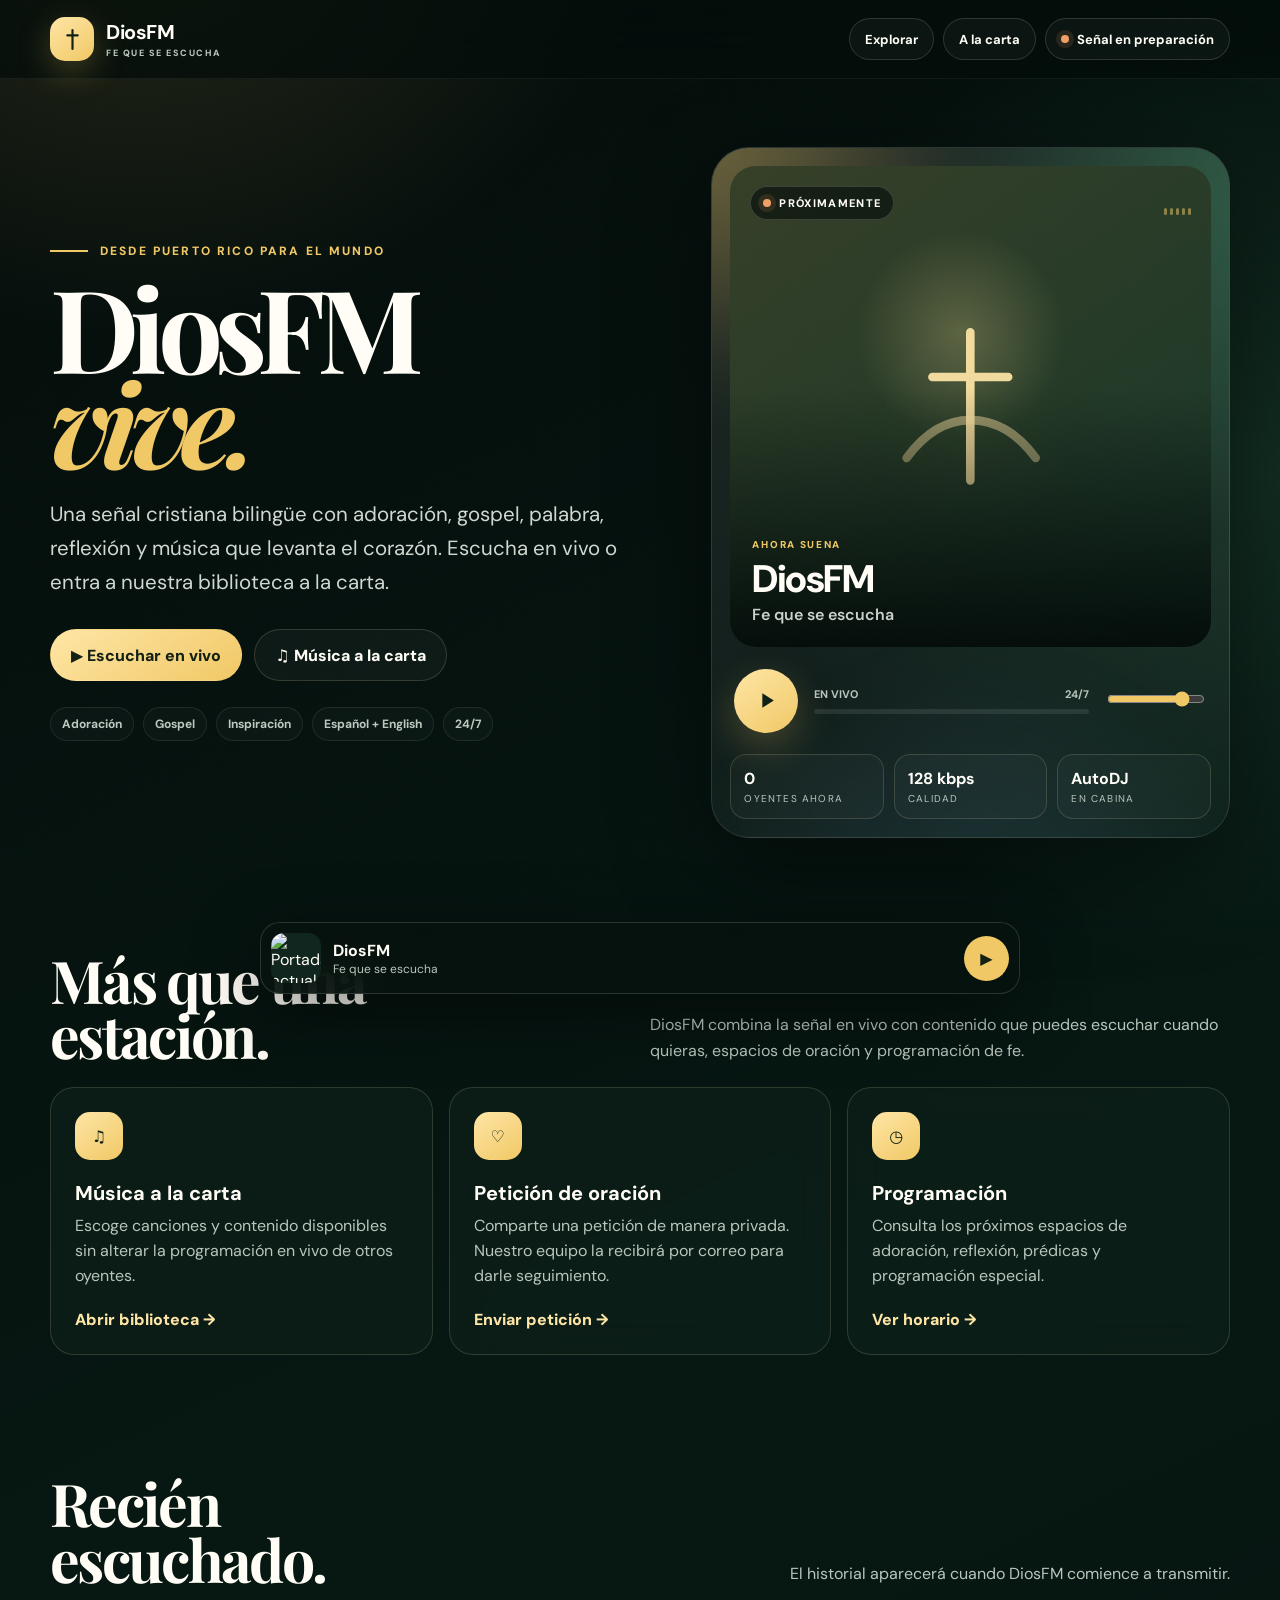
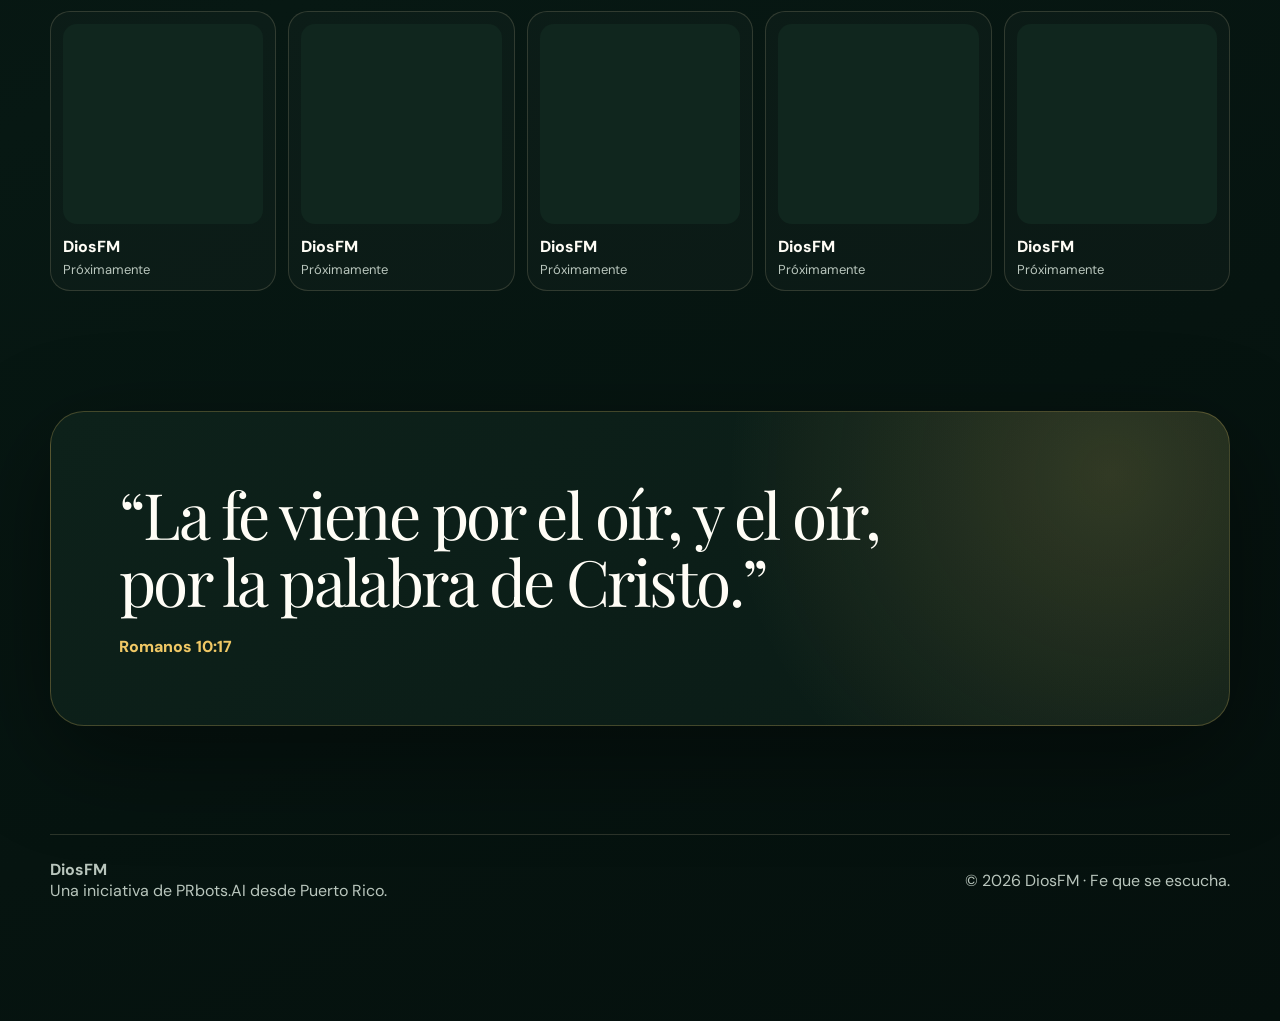
==== diosfm/index.html @ a80f4b28 "Launch DiosFM faith radio landing page" ====
<!DOCTYPE html>
<html lang="es-PR">
<head>
  <meta charset="utf-8">
  <meta name="viewport" content="width=device-width, initial-scale=1">
  <meta name="theme-color" content="#071612">
  <meta name="color-scheme" content="dark">
  <title>DiosFM — Fe que se escucha</title>
  <meta name="description" content="DiosFM es una radio cristiana bilingüe con adoración, gospel, reflexiones, prédicas y mensajes de esperanza desde Puerto Rico para el mundo.">
  <meta property="og:type" content="website">
  <meta property="og:title" content="DiosFM — Fe que se escucha">
  <meta property="og:description" content="Adoración, gospel, palabra y esperanza. Escucha DiosFM en vivo desde Puerto Rico.">
  <meta property="og:url" content="https://diosfm.prbots.ai/">
  <meta name="twitter:card" content="summary_large_image">
  <link rel="preconnect" href="https://radio.prbots.ai">
  <link rel="preconnect" href="https://fonts.googleapis.com">
  <link rel="preconnect" href="https://fonts.gstatic.com" crossorigin>
  <link href="https://fonts.googleapis.com/css2?family=DM+Sans:wght@400;500;600;700&family=Playfair+Display:ital,wght@0,700;1,700&display=swap" rel="stylesheet">
  <style>
    :root {
      --bg: #06110e;
      --bg-soft: #0a1b16;
      --panel: rgba(13, 31, 25, .78);
      --panel-solid: #0d211a;
      --line: rgba(239, 225, 180, .16);
      --text: #fffdf6;
      --muted: #b9c6bd;
      --gold: #f0c865;
      --gold-soft: #ffe6a6;
      --green: #60d394;
      --blue: #80bfff;
      --shadow: 0 30px 100px rgba(0,0,0,.42);
      --radius: 30px;
    }

    * { box-sizing: border-box; }
    html { scroll-behavior: smooth; }
    body {
      margin: 0;
      min-height: 100vh;
      color: var(--text);
      font-family: "DM Sans", system-ui, sans-serif;
      background:
        radial-gradient(circle at 10% -8%, rgba(240,200,101,.18), transparent 34rem),
        radial-gradient(circle at 100% 18%, rgba(96,211,148,.13), transparent 32rem),
        linear-gradient(155deg, #050d0b, #071813 54%, #05100d);
      overflow-x: hidden;
    }

    body::before {
      content: "";
      position: fixed;
      inset: 0;
      pointer-events: none;
      opacity: .17;
      background-image: url("data:image/svg+xml,%3Csvg xmlns='http://www.w3.org/2000/svg' width='190' height='190' viewBox='0 0 190 190'%3E%3Cfilter id='n'%3E%3CfeTurbulence type='fractalNoise' baseFrequency='.8' numOctaves='3' stitchTiles='stitchTiles'/%3E%3C/filter%3E%3Crect width='100%25' height='100%25' filter='url(%23n)' opacity='.22'/%3E%3C/svg%3E");
      mix-blend-mode: soft-light;
      z-index: 30;
    }

    button, input { font: inherit; }
    button { color: inherit; }
    a { color: inherit; }
    img { display: block; max-width: 100%; }

    .shell { width: min(1180px, calc(100% - 32px)); margin: 0 auto; }

    .topbar {
      position: sticky;
      top: 0;
      z-index: 20;
      border-bottom: 1px solid rgba(255,255,255,.06);
      background: rgba(4, 13, 10, .72);
      backdrop-filter: blur(20px);
    }

    .nav {
      min-height: 78px;
      display: flex;
      align-items: center;
      justify-content: space-between;
      gap: 18px;
    }

    .brand {
      display: inline-flex;
      align-items: center;
      gap: 12px;
      text-decoration: none;
      font-weight: 800;
      letter-spacing: -.03em;
    }

    .brand-mark {
      width: 44px;
      aspect-ratio: 1;
      display: grid;
      place-items: center;
      border-radius: 15px;
      color: #132014;
      background: linear-gradient(145deg, var(--gold-soft), var(--gold));
      box-shadow: 0 10px 32px rgba(240,200,101,.25);
    }

    .brand-mark svg { width: 25px; }
    .brand-copy strong { font-size: 20px; }
    .brand-copy small {
      display: block;
      margin-top: 2px;
      color: var(--muted);
      font-size: 9px;
      letter-spacing: .17em;
      text-transform: uppercase;
    }

    .nav-actions { display: flex; gap: 9px; align-items: center; }
    .nav-link, .status-pill {
      min-height: 42px;
      display: inline-flex;
      align-items: center;
      justify-content: center;
      gap: 8px;
      padding: 0 15px;
      border: 1px solid var(--line);
      border-radius: 999px;
      background: rgba(255,255,255,.035);
      text-decoration: none;
      font-size: 13px;
      font-weight: 700;
    }

    .status-dot {
      width: 8px;
      height: 8px;
      border-radius: 50%;
      background: #f09f65;
      box-shadow: 0 0 0 5px rgba(240,159,101,.12);
    }
    .status-dot.live {
      background: var(--green);
      box-shadow: 0 0 0 5px rgba(96,211,148,.12), 0 0 22px rgba(96,211,148,.45);
    }

    main { position: relative; z-index: 1; }
    .hero { padding: 68px 0 54px; }
    .hero-grid {
      display: grid;
      grid-template-columns: minmax(0, 1.06fr) minmax(380px, .94fr);
      gap: clamp(34px, 6vw, 78px);
      align-items: center;
    }

    .eyebrow {
      display: flex;
      align-items: center;
      gap: 12px;
      margin-bottom: 20px;
      color: var(--gold);
      font-size: 12px;
      font-weight: 800;
      letter-spacing: .18em;
      text-transform: uppercase;
    }
    .eyebrow::before { content: ""; width: 38px; height: 2px; background: currentColor; }

    h1 {
      margin: 0;
      max-width: 760px;
      font-family: "Playfair Display", serif;
      font-size: clamp(4rem, 9vw, 8.6rem);
      line-height: .82;
      letter-spacing: -.075em;
    }
    h1 em {
      display: block;
      color: var(--gold);
      font-weight: 700;
    }

    .hero-copy {
      max-width: 650px;
      margin: 30px 0 0;
      color: #d0d8d1;
      font-size: clamp(1.05rem, 1.8vw, 1.28rem);
      line-height: 1.65;
    }

    .hero-actions { display: flex; flex-wrap: wrap; gap: 12px; margin-top: 30px; }
    .primary-btn, .secondary-btn {
      min-height: 52px;
      display: inline-flex;
      align-items: center;
      justify-content: center;
      gap: 10px;
      padding: 0 20px;
      border-radius: 999px;
      text-decoration: none;
      font-weight: 800;
      border: 1px solid transparent;
      cursor: pointer;
      transition: .2s ease;
    }
    .primary-btn { color: #132014; background: linear-gradient(145deg, var(--gold-soft), var(--gold)); }
    .secondary-btn { border-color: var(--line); background: rgba(255,255,255,.035); }
    .primary-btn:hover, .secondary-btn:hover { transform: translateY(-2px); }

    .tag-row { display: flex; flex-wrap: wrap; gap: 9px; margin-top: 26px; }
    .tag-row span {
      padding: 8px 11px;
      border: 1px solid rgba(255,255,255,.08);
      border-radius: 999px;
      color: #bdc9c0;
      background: rgba(255,255,255,.025);
      font-size: 12px;
      font-weight: 700;
    }

    .player-card {
      position: relative;
      overflow: hidden;
      padding: 18px;
      border: 1px solid rgba(255,255,255,.12);
      border-radius: 38px;
      background: linear-gradient(155deg, rgba(255,255,255,.10), rgba(255,255,255,.025));
      box-shadow: var(--shadow);
      isolation: isolate;
    }
    .player-card::before {
      content: "";
      position: absolute;
      inset: -35%;
      z-index: -1;
      background:
        radial-gradient(circle at 20% 20%, rgba(240,200,101,.40), transparent 22%),
        radial-gradient(circle at 85% 24%, rgba(96,211,148,.30), transparent 28%),
        radial-gradient(circle at 50% 90%, rgba(128,191,255,.17), transparent 26%);
      filter: blur(35px);
      animation: drift 11s ease-in-out infinite alternate;
    }
    @keyframes drift { to { transform: translate3d(-4%, 4%, 0) rotate(4deg) scale(1.05); } }

    .cover {
      position: relative;
      aspect-ratio: 1;
      overflow: hidden;
      border-radius: 26px;
      background:
        radial-gradient(circle at 48% 35%, rgba(255,229,153,.23), transparent 26%),
        linear-gradient(145deg, rgba(240,200,101,.18), rgba(96,211,148,.12)),
        #0d211a;
    }
    .cover::after {
      content: "";
      position: absolute;
      inset: 0;
      background: linear-gradient(to top, rgba(4,12,10,.96), transparent 54%);
      pointer-events: none;
    }
    .cover-art { width: 100%; height: 100%; object-fit: cover; opacity: 0; transition: opacity .5s ease, transform 9s ease; transform: scale(1.04); }
    .cover-art.ready { opacity: .9; transform: scale(1); }

    .fallback-symbol {
      position: absolute;
      inset: 0;
      display: grid;
      place-items: center;
      color: rgba(255,230,166,.92);
    }
    .fallback-symbol svg { width: 43%; filter: drop-shadow(0 18px 45px rgba(240,200,101,.22)); }

    .cover-top {
      position: absolute;
      left: 20px;
      right: 20px;
      top: 20px;
      z-index: 2;
      display: flex;
      align-items: center;
      justify-content: space-between;
      gap: 14px;
    }
    .live-badge {
      display: inline-flex;
      align-items: center;
      gap: 8px;
      padding: 9px 12px;
      border: 1px solid rgba(255,255,255,.16);
      border-radius: 999px;
      background: rgba(4,12,10,.62);
      backdrop-filter: blur(12px);
      font-size: 11px;
      font-weight: 800;
      letter-spacing: .12em;
    }

    .equalizer { height: 24px; display: flex; align-items: flex-end; gap: 3px; }
    .equalizer i { width: 3px; height: 7px; border-radius: 9px; background: var(--gold); opacity: .5; transform-origin: bottom; }
    .playing .equalizer i { opacity: 1; animation: bounce .62s ease-in-out infinite alternate; }
    .playing .equalizer i:nth-child(2) { animation-delay: -.2s; }
    .playing .equalizer i:nth-child(3) { animation-delay: -.4s; }
    .playing .equalizer i:nth-child(4) { animation-delay: -.1s; }
    .playing .equalizer i:nth-child(5) { animation-delay: -.35s; }
    @keyframes bounce { to { transform: scaleY(3); } }

    .track-info { position: absolute; z-index: 2; left: 22px; right: 22px; bottom: 22px; }
    .track-kicker { color: var(--gold); font-size: 10px; font-weight: 800; letter-spacing: .17em; text-transform: uppercase; }
    .track-title { margin: 8px 0 4px; font-size: clamp(1.55rem, 3vw, 2.4rem); font-weight: 800; line-height: 1.05; letter-spacing: -.04em; }
    .track-artist { color: #cad3cc; font-weight: 600; }

    .controls {
      display: grid;
      grid-template-columns: auto 1fr auto;
      align-items: center;
      gap: 16px;
      padding: 22px 4px 3px;
    }
    .play-btn {
      width: 64px;
      height: 64px;
      display: grid;
      place-items: center;
      border: 0;
      border-radius: 50%;
      color: #102016;
      background: linear-gradient(145deg, var(--gold-soft), var(--gold));
      cursor: pointer;
      box-shadow: 0 14px 38px rgba(240,200,101,.24);
      transition: .2s ease;
    }
    .play-btn:hover { transform: translateY(-2px) scale(1.02); }
    .play-btn svg { width: 25px; height: 25px; fill: currentColor; }

    .progress-meta { display: flex; justify-content: space-between; gap: 10px; margin-bottom: 8px; color: var(--muted); font-size: 11px; font-weight: 700; }
    .progress-track { height: 5px; border-radius: 99px; background: rgba(255,255,255,.09); overflow: hidden; }
    .progress-bar { height: 100%; width: 0; border-radius: inherit; background: linear-gradient(90deg, var(--gold), var(--green)); transition: width .8s linear; }
    .volume { width: 98px; accent-color: var(--gold); }

    .metrics { display: grid; grid-template-columns: repeat(3, 1fr); gap: 10px; margin-top: 18px; }
    .metric { padding: 13px; border: 1px solid var(--line); border-radius: 16px; background: rgba(255,255,255,.025); }
    .metric strong { display: block; font-size: 16px; }
    .metric span { display: block; margin-top: 3px; color: var(--muted); font-size: 10px; text-transform: uppercase; letter-spacing: .12em; }

    .section { padding: 60px 0; }
    .section-head { display: flex; align-items: end; justify-content: space-between; gap: 22px; margin-bottom: 24px; }
    .section-head h2 { margin: 0; font-family: "Playfair Display", serif; font-size: clamp(2.2rem, 4.6vw, 4.2rem); line-height: .95; letter-spacing: -.045em; }
    .section-head p { max-width: 580px; margin: 0; color: var(--muted); line-height: 1.6; }

    .feature-grid { display: grid; grid-template-columns: repeat(3, 1fr); gap: 16px; }
    .feature {
      min-height: 230px;
      padding: 24px;
      display: flex;
      flex-direction: column;
      justify-content: space-between;
      border: 1px solid var(--line);
      border-radius: 24px;
      background: var(--panel);
      backdrop-filter: blur(16px);
    }
    .feature-icon {
      width: 48px;
      aspect-ratio: 1;
      display: grid;
      place-items: center;
      border-radius: 15px;
      color: #132014;
      background: linear-gradient(145deg, var(--gold-soft), var(--gold));
    }
    .feature h3 { margin: 20px 0 8px; font-size: 20px; }
    .feature p { margin: 0; color: var(--muted); line-height: 1.55; }
    .feature a { margin-top: 20px; color: var(--gold-soft); font-weight: 800; text-decoration: none; }

    .history-grid { display: grid; grid-template-columns: repeat(5, 1fr); gap: 12px; }
    .history-card { min-width: 0; padding: 12px; border: 1px solid var(--line); border-radius: 20px; background: rgba(255,255,255,.025); }
    .history-art { width: 100%; aspect-ratio: 1; object-fit: cover; border-radius: 14px; background: #10261e; }
    .history-title { margin: 12px 0 4px; overflow: hidden; text-overflow: ellipsis; white-space: nowrap; font-weight: 800; }
    .history-artist { color: var(--muted); overflow: hidden; text-overflow: ellipsis; white-space: nowrap; font-size: 13px; }

    .verse-card {
      position: relative;
      overflow: hidden;
      padding: clamp(30px, 6vw, 68px);
      border: 1px solid rgba(240,200,101,.24);
      border-radius: 34px;
      background:
        radial-gradient(circle at 90% 20%, rgba(240,200,101,.17), transparent 24rem),
        linear-gradient(145deg, #0d211a, #0a1b16);
      box-shadow: var(--shadow);
    }
    .verse-card blockquote { max-width: 840px; margin: 0; font-family: "Playfair Display", serif; font-size: clamp(2rem, 5vw, 4.8rem); line-height: 1.05; letter-spacing: -.04em; }
    .verse-card cite { display: block; margin-top: 22px; color: var(--gold); font-style: normal; font-weight: 800; }

    footer { padding: 48px 0 120px; color: var(--muted); }
    .footer-row { display: flex; align-items: center; justify-content: space-between; gap: 20px; border-top: 1px solid var(--line); padding-top: 24px; }

    .mini-player {
      position: fixed;
      left: 50%;
      bottom: 14px;
      z-index: 25;
      width: min(760px, calc(100% - 24px));
      transform: translateX(-50%) translateY(150%);
      display: grid;
      grid-template-columns: auto 1fr auto;
      align-items: center;
      gap: 12px;
      padding: 10px;
      border: 1px solid rgba(255,255,255,.14);
      border-radius: 20px;
      background: rgba(7,18,14,.9);
      backdrop-filter: blur(24px);
      box-shadow: 0 18px 70px rgba(0,0,0,.48);
      transition: transform .35s ease;
    }
    .mini-player.visible { transform: translateX(-50%) translateY(0); }
    .mini-art { width: 50px; height: 50px; border-radius: 13px; object-fit: cover; background: #10261e; }
    .mini-copy { min-width: 0; }
    .mini-copy strong, .mini-copy span { display: block; overflow: hidden; text-overflow: ellipsis; white-space: nowrap; }
    .mini-copy span { color: var(--muted); font-size: 12px; }
    .mini-btn { width: 45px; height: 45px; border: 0; border-radius: 50%; background: var(--gold); color: #132014; cursor: pointer; }

    .sr-only { position: absolute; width: 1px; height: 1px; padding: 0; margin: -1px; overflow: hidden; clip: rect(0,0,0,0); white-space: nowrap; border: 0; }

    @media (max-width: 920px) {
      .hero-grid { grid-template-columns: 1fr; }
      .player-card { max-width: 620px; }
      .feature-grid { grid-template-columns: 1fr; }
      .history-grid { grid-template-columns: repeat(3, 1fr); }
    }
    @media (max-width: 620px) {
      .shell { width: min(100% - 22px, 1180px); }
      .nav { min-height: 68px; }
      .nav-link { display: none; }
      .status-pill { padding: 0 12px; }
      .hero { padding-top: 42px; }
      .hero-grid { gap: 34px; }
      .player-card { padding: 12px; border-radius: 28px; }
      .controls { grid-template-columns: auto 1fr; }
      .volume { display: none; }
      .metrics { grid-template-columns: 1fr 1fr; }
      .metrics .metric:last-child { grid-column: 1 / -1; }
      .section-head { align-items: flex-start; flex-direction: column; }
      .history-grid { grid-template-columns: repeat(2, 1fr); }
      .footer-row { align-items: flex-start; flex-direction: column; }
    }
  </style>
</head>
<body>
  <header class="topbar">
    <div class="shell nav">
      <a class="brand" href="#top" aria-label="DiosFM inicio">
        <span class="brand-mark" aria-hidden="true">
          <svg viewBox="0 0 24 24" fill="none" stroke="currentColor" stroke-width="2.1" stroke-linecap="round" stroke-linejoin="round"><path d="M12 3v18M7 8h10"/></svg>
        </span>
        <span class="brand-copy"><strong>DiosFM</strong><small>Fe que se escucha</small></span>
      </a>
      <div class="nav-actions">
        <a class="nav-link" href="#experiencia">Explorar</a>
        <a class="nav-link" href="https://radio.prbots.ai/public/diosfm/ondemand" target="_blank" rel="noopener">A la carta</a>
        <span class="status-pill"><span id="statusDot" class="status-dot"></span><span id="statusText">Preparando señal</span></span>
      </div>
    </div>
  </header>

  <main id="top">
    <section class="hero">
      <div class="shell hero-grid">
        <div>
          <div class="eyebrow">Desde Puerto Rico para el mundo</div>
          <h1>DiosFM <em>vive.</em></h1>
          <p class="hero-copy">Una señal cristiana bilingüe con adoración, gospel, palabra, reflexión y música que levanta el corazón. Escucha en vivo o entra a nuestra biblioteca a la carta.</p>
          <div class="hero-actions">
            <button id="heroPlay" class="primary-btn" type="button">▶ Escuchar en vivo</button>
            <a class="secondary-btn" href="https://radio.prbots.ai/public/diosfm/ondemand" target="_blank" rel="noopener">♫ Música a la carta</a>
          </div>
          <div class="tag-row"><span>Adoración</span><span>Gospel</span><span>Inspiración</span><span>Español + English</span><span>24/7</span></div>
        </div>

        <article id="playerCard" class="player-card" aria-label="Reproductor de DiosFM">
          <div class="cover">
            <img id="coverArt" class="cover-art" alt="Portada de la canción actual">
            <div class="fallback-symbol" aria-hidden="true">
              <svg viewBox="0 0 120 120" fill="none" stroke="currentColor" stroke-width="5" stroke-linecap="round"><path d="M60 17v86M38 43h44"/><path d="M23 90c11-15 23-22 37-22s27 7 38 22" opacity=".55"/></svg>
            </div>
            <div class="cover-top">
              <span class="live-badge"><span id="coverDot" class="status-dot"></span><span id="coverStatus">DiosFM</span></span>
              <span class="equalizer" aria-hidden="true"><i></i><i></i><i></i><i></i><i></i></span>
            </div>
            <div class="track-info">
              <div class="track-kicker">Ahora suena</div>
              <div id="trackTitle" class="track-title">DiosFM</div>
              <div id="trackArtist" class="track-artist">Fe que se escucha</div>
            </div>
          </div>

          <div class="controls">
            <button id="playBtn" class="play-btn" type="button" aria-label="Reproducir DiosFM">
              <svg id="playIcon" viewBox="0 0 24 24"><path d="M8 5v14l11-7z"/></svg>
            </button>
            <div>
              <div class="progress-meta"><span id="elapsed">EN VIVO</span><span id="remaining">24/7</span></div>
              <div class="progress-track"><div id="progressBar" class="progress-bar"></div></div>
            </div>
            <label><span class="sr-only">Volumen</span><input id="volume" class="volume" type="range" min="0" max="1" value="0.82" step="0.02"></label>
          </div>

          <div class="metrics">
            <div class="metric"><strong id="listeners">0</strong><span>Oyentes ahora</span></div>
            <div class="metric"><strong id="quality">128 kbps</strong><span>Calidad</span></div>
            <div class="metric"><strong id="liveHost">AutoDJ</strong><span>En cabina</span></div>
          </div>
          <audio id="audio" preload="none"></audio>
        </article>
      </div>
    </section>

    <section id="experiencia" class="section">
      <div class="shell">
        <div class="section-head">
          <h2>Más que una<br>estación.</h2>
          <p>DiosFM combina la señal en vivo con contenido que puedes escuchar cuando quieras, espacios de oración y programación de fe.</p>
        </div>
        <div class="feature-grid">
          <article class="feature">
            <div><div class="feature-icon">♫</div><h3>Música a la carta</h3><p>Escoge canciones y contenido disponibles sin alterar la programación en vivo de otros oyentes.</p></div>
            <a href="https://radio.prbots.ai/public/diosfm/ondemand" target="_blank" rel="noopener">Abrir biblioteca →</a>
          </article>
          <article class="feature">
            <div><div class="feature-icon">♡</div><h3>Petición de oración</h3><p>Comparte una petición de manera privada. Nuestro equipo la recibirá por correo para darle seguimiento.</p></div>
            <a href="mailto:chatbot@prbots.ai?subject=Petici%C3%B3n%20de%20oraci%C3%B3n%20-%20DiosFM">Enviar petición →</a>
          </article>
          <article class="feature">
            <div><div class="feature-icon">◷</div><h3>Programación</h3><p>Consulta los próximos espacios de adoración, reflexión, prédicas y programación especial.</p></div>
            <a href="https://radio.prbots.ai/public/diosfm/schedule" target="_blank" rel="noopener">Ver horario →</a>
          </article>
        </div>
      </div>
    </section>

    <section class="section">
      <div class="shell">
        <div class="section-head"><h2>Recién<br>escuchado.</h2><p id="historyIntro">El historial aparecerá cuando DiosFM comience a transmitir.</p></div>
        <div id="historyGrid" class="history-grid"></div>
      </div>
    </section>

    <section class="section">
      <div class="shell">
        <div class="verse-card">
          <blockquote>“La fe viene por el oír, y el oír, por la palabra de Cristo.”</blockquote>
          <cite>Romanos 10:17</cite>
        </div>
      </div>
    </section>
  </main>

  <footer>
    <div class="shell footer-row">
      <div><strong>DiosFM</strong><br><span>Una iniciativa de PRbots.AI desde Puerto Rico.</span></div>
      <div>© <span id="year"></span> DiosFM · Fe que se escucha.</div>
    </div>
  </footer>

  <div id="miniPlayer" class="mini-player" aria-label="Mini reproductor">
    <img id="miniArt" class="mini-art" alt="Portada actual">
    <div class="mini-copy"><strong id="miniTitle">DiosFM</strong><span id="miniArtist">Fe que se escucha</span></div>
    <button id="miniBtn" class="mini-btn" type="button" aria-label="Reproducir o pausar">▶</button>
  </div>

  <script>
    const STREAM_URL = 'https://radio.prbots.ai/listen/diosfm/radio.mp3';
    const API_URL = 'https://radio.prbots.ai/api/nowplaying/diosfm';
    const ON_DEMAND_URL = 'https://radio.prbots.ai/public/diosfm/ondemand';

    const $ = (id) => document.getElementById(id);
    const audio = $('audio');
    const playerCard = $('playerCard');
    const playBtn = $('playBtn');
    const heroPlay = $('heroPlay');
    const miniBtn = $('miniBtn');
    const miniPlayer = $('miniPlayer');
    const volume = $('volume');
    let isPlaying = false;
    let currentData = null;

    $('year').textContent = new Date().getFullYear();
    audio.volume = Number(volume.value);

    function icon(paused) {
      return paused ? '<path d="M8 5v14l11-7z"/>' : '<path d="M6 5h4v14H6zm8 0h4v14h-4z"/>';
    }

    async function togglePlayback() {
      try {
        if (!isPlaying) {
          audio.src = STREAM_URL + '?live=' + Date.now();
          await audio.play();
        } else {
          audio.pause();
        }
      } catch (error) {
        console.error('No se pudo iniciar la señal:', error);
        heroPlay.textContent = 'Intentar nuevamente';
      }
    }

    [playBtn, heroPlay, miniBtn].forEach((button) => button.addEventListener('click', togglePlayback));
    volume.addEventListener('input', () => { audio.volume = Number(volume.value); });

    audio.addEventListener('play', () => {
      isPlaying = true;
      playerCard.classList.add('playing');
      $('playIcon').innerHTML = icon(false);
      heroPlay.textContent = '❚❚ Pausar señal';
      miniBtn.textContent = '❚❚';
      miniPlayer.classList.add('visible');
    });
    audio.addEventListener('pause', () => {
      isPlaying = false;
      playerCard.classList.remove('playing');
      $('playIcon').innerHTML = icon(true);
      heroPlay.textContent = '▶ Escuchar en vivo';
      miniBtn.textContent = '▶';
    });
    audio.addEventListener('error', () => {
      $('statusText').textContent = 'Señal en preparación';
      $('coverStatus').textContent = 'PRÓXIMAMENTE';
    });

    function formatTime(seconds) {
      if (!Number.isFinite(seconds) || seconds < 0) return '--:--';
      const m = Math.floor(seconds / 60);
      const s = Math.floor(seconds % 60).toString().padStart(2, '0');
      return `${m}:${s}`;
    }

    function applyArtwork(url) {
      if (!url) return;
      const cover = $('coverArt');
      cover.onload = () => cover.classList.add('ready');
      cover.onerror = () => cover.classList.remove('ready');
      cover.src = url;
      $('miniArt').src = url;
    }

    function renderHistory(history = []) {
      const grid = $('historyGrid');
      grid.innerHTML = '';
      const items = history.slice(0, 5);
      if (!items.length) {
        $('historyIntro').textContent = 'El historial aparecerá cuando DiosFM comience a transmitir.';
        for (let i = 0; i < 5; i++) {
          const placeholder = document.createElement('article');
          placeholder.className = 'history-card';
          placeholder.innerHTML = '<div class="history-art"></div><div class="history-title">DiosFM</div><div class="history-artist">Próximamente</div>';
          grid.appendChild(placeholder);
        }
        return;
      }
      $('historyIntro').textContent = 'Las canciones más recientes de nuestra señal en vivo.';
      items.forEach((entry) => {
        const song = entry.song || {};
        const card = document.createElement('article');
        card.className = 'history-card';
        card.innerHTML = `
          <img class="history-art" src="${song.art || ''}" alt="" onerror="this.style.opacity='.15'">
          <div class="history-title">${song.title || song.text || 'DiosFM'}</div>
          <div class="history-artist">${song.artist || 'Fe que se escucha'}</div>`;
        grid.appendChild(card);
      });
    }

    function updateProgress() {
      if (!currentData?.now_playing) return;
      const np = currentData.now_playing;
      const duration = Number(np.duration || 0);
      const started = Number(np.played_at || 0);
      if (!duration || !started) {
        $('elapsed').textContent = 'EN VIVO';
        $('remaining').textContent = currentData.live?.is_live ? 'CABINA EN VIVO' : '24/7';
        $('progressBar').style.width = currentData.is_online ? '100%' : '0%';
        return;
      }
      const elapsed = Math.max(0, Math.floor(Date.now() / 1000) - started);
      const remaining = Math.max(0, duration - elapsed);
      $('elapsed').textContent = formatTime(elapsed);
      $('remaining').textContent = '-' + formatTime(remaining);
      $('progressBar').style.width = Math.min(100, (elapsed / duration) * 100) + '%';
    }

    function applyNowPlaying(data) {
      currentData = data;
      const song = data?.now_playing?.song || {};
      const title = song.title || song.text || 'DiosFM';
      const artist = song.artist || 'Fe que se escucha';
      const online = Boolean(data?.is_online);
      const live = Boolean(data?.live?.is_live);
      const host = data?.live?.streamer_name || (live ? 'En vivo' : 'AutoDJ');
      const bitrate = data?.station?.mounts?.[0]?.bitrate;

      $('trackTitle').textContent = title;
      $('trackArtist').textContent = artist;
      $('miniTitle').textContent = title;
      $('miniArtist').textContent = artist;
      $('listeners').textContent = Number(data?.listeners?.current || 0);
      $('quality').textContent = bitrate ? `${bitrate} kbps` : '128 kbps';
      $('liveHost').textContent = host;
      $('statusText').textContent = online ? (live ? 'Cabina en vivo' : 'Transmitiendo') : 'Señal en preparación';
      $('coverStatus').textContent = online ? (live ? 'EN VIVO' : 'AL AIRE') : 'PRÓXIMAMENTE';
      $('statusDot').classList.toggle('live', online);
      $('coverDot').classList.toggle('live', online);
      applyArtwork(song.art);
      renderHistory(data?.song_history || []);
      updateProgress();

      document.title = online ? `${title} — DiosFM` : 'DiosFM — Fe que se escucha';
      if ('mediaSession' in navigator) {
        navigator.mediaSession.metadata = new MediaMetadata({
          title,
          artist,
          album: 'DiosFM',
          artwork: song.art ? [{ src: song.art }] : []
        });
      }
    }

    async function refreshNowPlaying() {
      try {
        const response = await fetch(API_URL, { cache: 'no-store' });
        if (!response.ok) throw new Error(`HTTP ${response.status}`);
        const data = await response.json();
        applyNowPlaying(data);
      } catch (error) {
        console.warn('DiosFM aún no devuelve metadata pública:', error);
        $('statusText').textContent = 'Señal en preparación';
        $('coverStatus').textContent = 'PRÓXIMAMENTE';
        renderHistory([]);
      }
    }

    if ('mediaSession' in navigator) {
      navigator.mediaSession.setActionHandler('play', togglePlayback);
      navigator.mediaSession.setActionHandler('pause', togglePlayback);
    }

    refreshNowPlaying();
    setInterval(refreshNowPlaying, 15000);
    setInterval(updateProgress, 1000);
  </script>
</body>
</html>
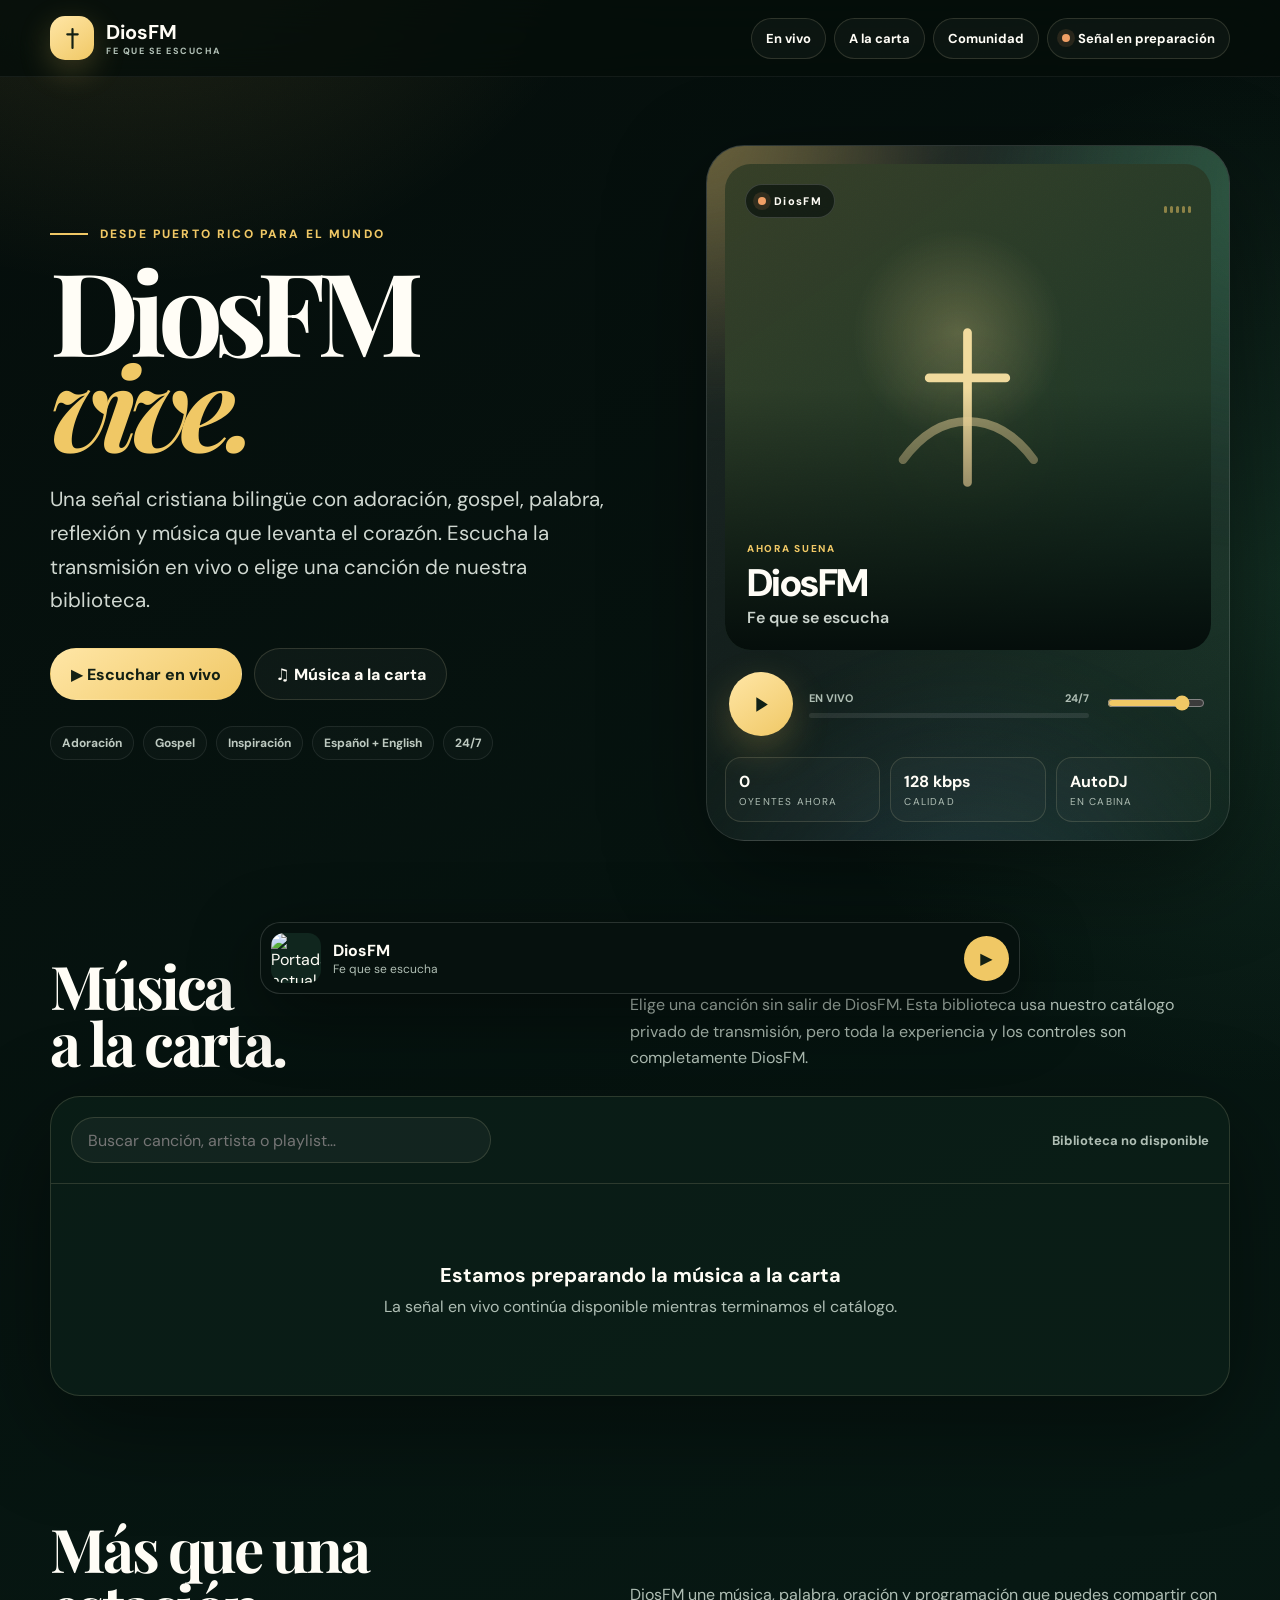
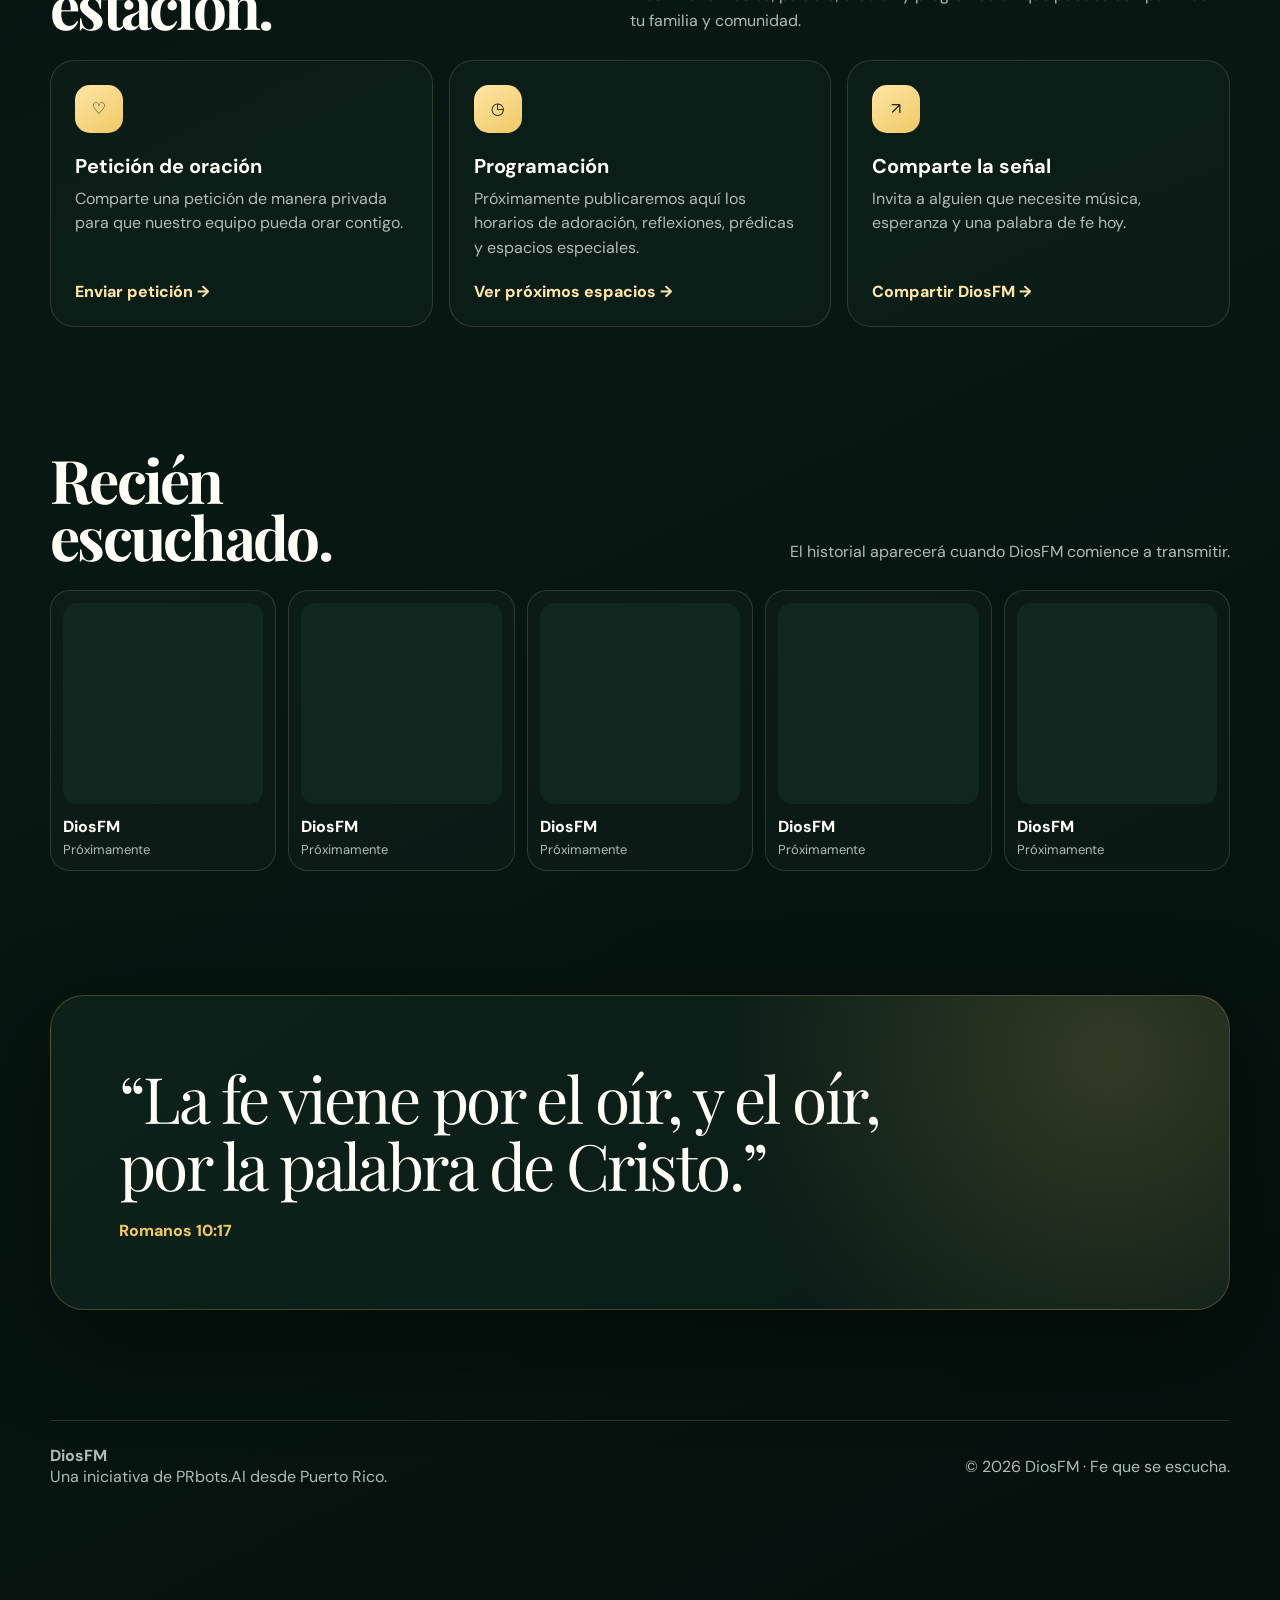
==== commit b34df8a9: "Build custom DiosFM on-demand library" ====
--- a/diosfm/index.html
+++ b/diosfm/index.html
@@ -9,743 +9,66 @@
   <meta name="description" content="DiosFM es una radio cristiana bilingüe con adoración, gospel, reflexiones, prédicas y mensajes de esperanza desde Puerto Rico para el mundo.">
   <meta property="og:type" content="website">
   <meta property="og:title" content="DiosFM — Fe que se escucha">
-  <meta property="og:description" content="Adoración, gospel, palabra y esperanza. Escucha DiosFM en vivo desde Puerto Rico.">
+  <meta property="og:description" content="Adoración, gospel, palabra y esperanza. Escucha DiosFM en vivo o elige música a la carta.">
   <meta property="og:url" content="https://diosfm.prbots.ai/">
   <meta name="twitter:card" content="summary_large_image">
   <link rel="preconnect" href="https://radio.prbots.ai">
   <link rel="preconnect" href="https://fonts.googleapis.com">
   <link rel="preconnect" href="https://fonts.gstatic.com" crossorigin>
-  <link href="https://fonts.googleapis.com/css2?family=DM+Sans:wght@400;500;600;700&family=Playfair+Display:ital,wght@0,700;1,700&display=swap" rel="stylesheet">
+  <link href="https://fonts.googleapis.com/css2?family=DM+Sans:wght@400;500;600;700;800&family=Playfair+Display:ital,wght@0,700;1,700&display=swap" rel="stylesheet">
   <style>
-    :root {
-      --bg: #06110e;
-      --bg-soft: #0a1b16;
-      --panel: rgba(13, 31, 25, .78);
-      --panel-solid: #0d211a;
-      --line: rgba(239, 225, 180, .16);
-      --text: #fffdf6;
-      --muted: #b9c6bd;
-      --gold: #f0c865;
-      --gold-soft: #ffe6a6;
-      --green: #60d394;
-      --blue: #80bfff;
-      --shadow: 0 30px 100px rgba(0,0,0,.42);
-      --radius: 30px;
-    }
-
-    * { box-sizing: border-box; }
-    html { scroll-behavior: smooth; }
-    body {
-      margin: 0;
-      min-height: 100vh;
-      color: var(--text);
-      font-family: "DM Sans", system-ui, sans-serif;
-      background:
-        radial-gradient(circle at 10% -8%, rgba(240,200,101,.18), transparent 34rem),
-        radial-gradient(circle at 100% 18%, rgba(96,211,148,.13), transparent 32rem),
-        linear-gradient(155deg, #050d0b, #071813 54%, #05100d);
-      overflow-x: hidden;
-    }
-
-    body::before {
-      content: "";
-      position: fixed;
-      inset: 0;
-      pointer-events: none;
-      opacity: .17;
-      background-image: url("data:image/svg+xml,%3Csvg xmlns='http://www.w3.org/2000/svg' width='190' height='190' viewBox='0 0 190 190'%3E%3Cfilter id='n'%3E%3CfeTurbulence type='fractalNoise' baseFrequency='.8' numOctaves='3' stitchTiles='stitchTiles'/%3E%3C/filter%3E%3Crect width='100%25' height='100%25' filter='url(%23n)' opacity='.22'/%3E%3C/svg%3E");
-      mix-blend-mode: soft-light;
-      z-index: 30;
-    }
-
-    button, input { font: inherit; }
-    button { color: inherit; }
-    a { color: inherit; }
-    img { display: block; max-width: 100%; }
-
-    .shell { width: min(1180px, calc(100% - 32px)); margin: 0 auto; }
-
-    .topbar {
-      position: sticky;
-      top: 0;
-      z-index: 20;
-      border-bottom: 1px solid rgba(255,255,255,.06);
-      background: rgba(4, 13, 10, .72);
-      backdrop-filter: blur(20px);
-    }
-
-    .nav {
-      min-height: 78px;
-      display: flex;
-      align-items: center;
-      justify-content: space-between;
-      gap: 18px;
-    }
-
-    .brand {
-      display: inline-flex;
-      align-items: center;
-      gap: 12px;
-      text-decoration: none;
-      font-weight: 800;
-      letter-spacing: -.03em;
-    }
-
-    .brand-mark {
-      width: 44px;
-      aspect-ratio: 1;
-      display: grid;
-      place-items: center;
-      border-radius: 15px;
-      color: #132014;
-      background: linear-gradient(145deg, var(--gold-soft), var(--gold));
-      box-shadow: 0 10px 32px rgba(240,200,101,.25);
-    }
-
-    .brand-mark svg { width: 25px; }
-    .brand-copy strong { font-size: 20px; }
-    .brand-copy small {
-      display: block;
-      margin-top: 2px;
-      color: var(--muted);
-      font-size: 9px;
-      letter-spacing: .17em;
-      text-transform: uppercase;
-    }
-
-    .nav-actions { display: flex; gap: 9px; align-items: center; }
-    .nav-link, .status-pill {
-      min-height: 42px;
-      display: inline-flex;
-      align-items: center;
-      justify-content: center;
-      gap: 8px;
-      padding: 0 15px;
-      border: 1px solid var(--line);
-      border-radius: 999px;
-      background: rgba(255,255,255,.035);
-      text-decoration: none;
-      font-size: 13px;
-      font-weight: 700;
-    }
-
-    .status-dot {
-      width: 8px;
-      height: 8px;
-      border-radius: 50%;
-      background: #f09f65;
-      box-shadow: 0 0 0 5px rgba(240,159,101,.12);
-    }
-    .status-dot.live {
-      background: var(--green);
-      box-shadow: 0 0 0 5px rgba(96,211,148,.12), 0 0 22px rgba(96,211,148,.45);
-    }
-
-    main { position: relative; z-index: 1; }
-    .hero { padding: 68px 0 54px; }
-    .hero-grid {
-      display: grid;
-      grid-template-columns: minmax(0, 1.06fr) minmax(380px, .94fr);
-      gap: clamp(34px, 6vw, 78px);
-      align-items: center;
-    }
-
-    .eyebrow {
-      display: flex;
-      align-items: center;
-      gap: 12px;
-      margin-bottom: 20px;
-      color: var(--gold);
-      font-size: 12px;
-      font-weight: 800;
-      letter-spacing: .18em;
-      text-transform: uppercase;
-    }
-    .eyebrow::before { content: ""; width: 38px; height: 2px; background: currentColor; }
-
-    h1 {
-      margin: 0;
-      max-width: 760px;
-      font-family: "Playfair Display", serif;
-      font-size: clamp(4rem, 9vw, 8.6rem);
-      line-height: .82;
-      letter-spacing: -.075em;
-    }
-    h1 em {
-      display: block;
-      color: var(--gold);
-      font-weight: 700;
-    }
-
-    .hero-copy {
-      max-width: 650px;
-      margin: 30px 0 0;
-      color: #d0d8d1;
-      font-size: clamp(1.05rem, 1.8vw, 1.28rem);
-      line-height: 1.65;
-    }
-
-    .hero-actions { display: flex; flex-wrap: wrap; gap: 12px; margin-top: 30px; }
-    .primary-btn, .secondary-btn {
-      min-height: 52px;
-      display: inline-flex;
-      align-items: center;
-      justify-content: center;
-      gap: 10px;
-      padding: 0 20px;
-      border-radius: 999px;
-      text-decoration: none;
-      font-weight: 800;
-      border: 1px solid transparent;
-      cursor: pointer;
-      transition: .2s ease;
-    }
-    .primary-btn { color: #132014; background: linear-gradient(145deg, var(--gold-soft), var(--gold)); }
-    .secondary-btn { border-color: var(--line); background: rgba(255,255,255,.035); }
-    .primary-btn:hover, .secondary-btn:hover { transform: translateY(-2px); }
-
-    .tag-row { display: flex; flex-wrap: wrap; gap: 9px; margin-top: 26px; }
-    .tag-row span {
-      padding: 8px 11px;
-      border: 1px solid rgba(255,255,255,.08);
-      border-radius: 999px;
-      color: #bdc9c0;
-      background: rgba(255,255,255,.025);
-      font-size: 12px;
-      font-weight: 700;
-    }
-
-    .player-card {
-      position: relative;
-      overflow: hidden;
-      padding: 18px;
-      border: 1px solid rgba(255,255,255,.12);
-      border-radius: 38px;
-      background: linear-gradient(155deg, rgba(255,255,255,.10), rgba(255,255,255,.025));
-      box-shadow: var(--shadow);
-      isolation: isolate;
-    }
-    .player-card::before {
-      content: "";
-      position: absolute;
-      inset: -35%;
-      z-index: -1;
-      background:
-        radial-gradient(circle at 20% 20%, rgba(240,200,101,.40), transparent 22%),
-        radial-gradient(circle at 85% 24%, rgba(96,211,148,.30), transparent 28%),
-        radial-gradient(circle at 50% 90%, rgba(128,191,255,.17), transparent 26%);
-      filter: blur(35px);
-      animation: drift 11s ease-in-out infinite alternate;
-    }
-    @keyframes drift { to { transform: translate3d(-4%, 4%, 0) rotate(4deg) scale(1.05); } }
-
-    .cover {
-      position: relative;
-      aspect-ratio: 1;
-      overflow: hidden;
-      border-radius: 26px;
-      background:
-        radial-gradient(circle at 48% 35%, rgba(255,229,153,.23), transparent 26%),
-        linear-gradient(145deg, rgba(240,200,101,.18), rgba(96,211,148,.12)),
-        #0d211a;
-    }
-    .cover::after {
-      content: "";
-      position: absolute;
-      inset: 0;
-      background: linear-gradient(to top, rgba(4,12,10,.96), transparent 54%);
-      pointer-events: none;
-    }
-    .cover-art { width: 100%; height: 100%; object-fit: cover; opacity: 0; transition: opacity .5s ease, transform 9s ease; transform: scale(1.04); }
-    .cover-art.ready { opacity: .9; transform: scale(1); }
-
-    .fallback-symbol {
-      position: absolute;
-      inset: 0;
-      display: grid;
-      place-items: center;
-      color: rgba(255,230,166,.92);
-    }
-    .fallback-symbol svg { width: 43%; filter: drop-shadow(0 18px 45px rgba(240,200,101,.22)); }
-
-    .cover-top {
-      position: absolute;
-      left: 20px;
-      right: 20px;
-      top: 20px;
-      z-index: 2;
-      display: flex;
-      align-items: center;
-      justify-content: space-between;
-      gap: 14px;
-    }
-    .live-badge {
-      display: inline-flex;
-      align-items: center;
-      gap: 8px;
-      padding: 9px 12px;
-      border: 1px solid rgba(255,255,255,.16);
-      border-radius: 999px;
-      background: rgba(4,12,10,.62);
-      backdrop-filter: blur(12px);
-      font-size: 11px;
-      font-weight: 800;
-      letter-spacing: .12em;
-    }
-
-    .equalizer { height: 24px; display: flex; align-items: flex-end; gap: 3px; }
-    .equalizer i { width: 3px; height: 7px; border-radius: 9px; background: var(--gold); opacity: .5; transform-origin: bottom; }
-    .playing .equalizer i { opacity: 1; animation: bounce .62s ease-in-out infinite alternate; }
-    .playing .equalizer i:nth-child(2) { animation-delay: -.2s; }
-    .playing .equalizer i:nth-child(3) { animation-delay: -.4s; }
-    .playing .equalizer i:nth-child(4) { animation-delay: -.1s; }
-    .playing .equalizer i:nth-child(5) { animation-delay: -.35s; }
-    @keyframes bounce { to { transform: scaleY(3); } }
-
-    .track-info { position: absolute; z-index: 2; left: 22px; right: 22px; bottom: 22px; }
-    .track-kicker { color: var(--gold); font-size: 10px; font-weight: 800; letter-spacing: .17em; text-transform: uppercase; }
-    .track-title { margin: 8px 0 4px; font-size: clamp(1.55rem, 3vw, 2.4rem); font-weight: 800; line-height: 1.05; letter-spacing: -.04em; }
-    .track-artist { color: #cad3cc; font-weight: 600; }
-
-    .controls {
-      display: grid;
-      grid-template-columns: auto 1fr auto;
-      align-items: center;
-      gap: 16px;
-      padding: 22px 4px 3px;
-    }
-    .play-btn {
-      width: 64px;
-      height: 64px;
-      display: grid;
-      place-items: center;
-      border: 0;
-      border-radius: 50%;
-      color: #102016;
-      background: linear-gradient(145deg, var(--gold-soft), var(--gold));
-      cursor: pointer;
-      box-shadow: 0 14px 38px rgba(240,200,101,.24);
-      transition: .2s ease;
-    }
-    .play-btn:hover { transform: translateY(-2px) scale(1.02); }
-    .play-btn svg { width: 25px; height: 25px; fill: currentColor; }
-
-    .progress-meta { display: flex; justify-content: space-between; gap: 10px; margin-bottom: 8px; color: var(--muted); font-size: 11px; font-weight: 700; }
-    .progress-track { height: 5px; border-radius: 99px; background: rgba(255,255,255,.09); overflow: hidden; }
-    .progress-bar { height: 100%; width: 0; border-radius: inherit; background: linear-gradient(90deg, var(--gold), var(--green)); transition: width .8s linear; }
-    .volume { width: 98px; accent-color: var(--gold); }
-
-    .metrics { display: grid; grid-template-columns: repeat(3, 1fr); gap: 10px; margin-top: 18px; }
-    .metric { padding: 13px; border: 1px solid var(--line); border-radius: 16px; background: rgba(255,255,255,.025); }
-    .metric strong { display: block; font-size: 16px; }
-    .metric span { display: block; margin-top: 3px; color: var(--muted); font-size: 10px; text-transform: uppercase; letter-spacing: .12em; }
-
-    .section { padding: 60px 0; }
-    .section-head { display: flex; align-items: end; justify-content: space-between; gap: 22px; margin-bottom: 24px; }
-    .section-head h2 { margin: 0; font-family: "Playfair Display", serif; font-size: clamp(2.2rem, 4.6vw, 4.2rem); line-height: .95; letter-spacing: -.045em; }
-    .section-head p { max-width: 580px; margin: 0; color: var(--muted); line-height: 1.6; }
-
-    .feature-grid { display: grid; grid-template-columns: repeat(3, 1fr); gap: 16px; }
-    .feature {
-      min-height: 230px;
-      padding: 24px;
-      display: flex;
-      flex-direction: column;
-      justify-content: space-between;
-      border: 1px solid var(--line);
-      border-radius: 24px;
-      background: var(--panel);
-      backdrop-filter: blur(16px);
-    }
-    .feature-icon {
-      width: 48px;
-      aspect-ratio: 1;
-      display: grid;
-      place-items: center;
-      border-radius: 15px;
-      color: #132014;
-      background: linear-gradient(145deg, var(--gold-soft), var(--gold));
-    }
-    .feature h3 { margin: 20px 0 8px; font-size: 20px; }
-    .feature p { margin: 0; color: var(--muted); line-height: 1.55; }
-    .feature a { margin-top: 20px; color: var(--gold-soft); font-weight: 800; text-decoration: none; }
-
-    .history-grid { display: grid; grid-template-columns: repeat(5, 1fr); gap: 12px; }
-    .history-card { min-width: 0; padding: 12px; border: 1px solid var(--line); border-radius: 20px; background: rgba(255,255,255,.025); }
-    .history-art { width: 100%; aspect-ratio: 1; object-fit: cover; border-radius: 14px; background: #10261e; }
-    .history-title { margin: 12px 0 4px; overflow: hidden; text-overflow: ellipsis; white-space: nowrap; font-weight: 800; }
-    .history-artist { color: var(--muted); overflow: hidden; text-overflow: ellipsis; white-space: nowrap; font-size: 13px; }
-
-    .verse-card {
-      position: relative;
-      overflow: hidden;
-      padding: clamp(30px, 6vw, 68px);
-      border: 1px solid rgba(240,200,101,.24);
-      border-radius: 34px;
-      background:
-        radial-gradient(circle at 90% 20%, rgba(240,200,101,.17), transparent 24rem),
-        linear-gradient(145deg, #0d211a, #0a1b16);
-      box-shadow: var(--shadow);
-    }
-    .verse-card blockquote { max-width: 840px; margin: 0; font-family: "Playfair Display", serif; font-size: clamp(2rem, 5vw, 4.8rem); line-height: 1.05; letter-spacing: -.04em; }
-    .verse-card cite { display: block; margin-top: 22px; color: var(--gold); font-style: normal; font-weight: 800; }
-
-    footer { padding: 48px 0 120px; color: var(--muted); }
-    .footer-row { display: flex; align-items: center; justify-content: space-between; gap: 20px; border-top: 1px solid var(--line); padding-top: 24px; }
-
-    .mini-player {
-      position: fixed;
-      left: 50%;
-      bottom: 14px;
-      z-index: 25;
-      width: min(760px, calc(100% - 24px));
-      transform: translateX(-50%) translateY(150%);
-      display: grid;
-      grid-template-columns: auto 1fr auto;
-      align-items: center;
-      gap: 12px;
-      padding: 10px;
-      border: 1px solid rgba(255,255,255,.14);
-      border-radius: 20px;
-      background: rgba(7,18,14,.9);
-      backdrop-filter: blur(24px);
-      box-shadow: 0 18px 70px rgba(0,0,0,.48);
-      transition: transform .35s ease;
-    }
-    .mini-player.visible { transform: translateX(-50%) translateY(0); }
-    .mini-art { width: 50px; height: 50px; border-radius: 13px; object-fit: cover; background: #10261e; }
-    .mini-copy { min-width: 0; }
-    .mini-copy strong, .mini-copy span { display: block; overflow: hidden; text-overflow: ellipsis; white-space: nowrap; }
-    .mini-copy span { color: var(--muted); font-size: 12px; }
-    .mini-btn { width: 45px; height: 45px; border: 0; border-radius: 50%; background: var(--gold); color: #132014; cursor: pointer; }
-
-    .sr-only { position: absolute; width: 1px; height: 1px; padding: 0; margin: -1px; overflow: hidden; clip: rect(0,0,0,0); white-space: nowrap; border: 0; }
-
-    @media (max-width: 920px) {
-      .hero-grid { grid-template-columns: 1fr; }
-      .player-card { max-width: 620px; }
-      .feature-grid { grid-template-columns: 1fr; }
-      .history-grid { grid-template-columns: repeat(3, 1fr); }
-    }
-    @media (max-width: 620px) {
-      .shell { width: min(100% - 22px, 1180px); }
-      .nav { min-height: 68px; }
-      .nav-link { display: none; }
-      .status-pill { padding: 0 12px; }
-      .hero { padding-top: 42px; }
-      .hero-grid { gap: 34px; }
-      .player-card { padding: 12px; border-radius: 28px; }
-      .controls { grid-template-columns: auto 1fr; }
-      .volume { display: none; }
-      .metrics { grid-template-columns: 1fr 1fr; }
-      .metrics .metric:last-child { grid-column: 1 / -1; }
-      .section-head { align-items: flex-start; flex-direction: column; }
-      .history-grid { grid-template-columns: repeat(2, 1fr); }
-      .footer-row { align-items: flex-start; flex-direction: column; }
-    }
+    :root{--bg:#06110e;--panel:#0d211a;--panel2:#102920;--line:rgba(239,225,180,.15);--text:#fffdf6;--muted:#afbeb4;--gold:#f0c865;--gold2:#ffe6a6;--green:#60d394;--blue:#80bfff;--danger:#ff9587;--shadow:0 30px 100px rgba(0,0,0,.42)}
+    *{box-sizing:border-box}html{scroll-behavior:smooth}body{margin:0;min-height:100vh;color:var(--text);font-family:"DM Sans",system-ui,sans-serif;background:radial-gradient(circle at 10% -8%,rgba(240,200,101,.18),transparent 34rem),radial-gradient(circle at 100% 18%,rgba(96,211,148,.13),transparent 32rem),linear-gradient(155deg,#050d0b,#071813 54%,#05100d);overflow-x:hidden}
+    body:before{content:"";position:fixed;inset:0;pointer-events:none;opacity:.13;background-image:url("data:image/svg+xml,%3Csvg xmlns='http://www.w3.org/2000/svg' width='190' height='190'%3E%3Cfilter id='n'%3E%3CfeTurbulence type='fractalNoise' baseFrequency='.8' numOctaves='3'/%3E%3C/filter%3E%3Crect width='100%25' height='100%25' filter='url(%23n)' opacity='.22'/%3E%3C/svg%3E");mix-blend-mode:soft-light;z-index:50}
+    button,input{font:inherit}button{color:inherit}a{color:inherit}img{display:block;max-width:100%}.shell{width:min(1180px,calc(100% - 32px));margin:auto}.sr-only{position:absolute;width:1px;height:1px;padding:0;margin:-1px;overflow:hidden;clip:rect(0,0,0,0);white-space:nowrap;border:0}
+    .topbar{position:sticky;top:0;z-index:30;border-bottom:1px solid rgba(255,255,255,.06);background:rgba(4,13,10,.78);backdrop-filter:blur(22px)}.nav{min-height:76px;display:flex;align-items:center;justify-content:space-between;gap:18px}.brand{display:inline-flex;align-items:center;gap:12px;text-decoration:none;font-weight:800}.brand-mark{width:44px;aspect-ratio:1;display:grid;place-items:center;border-radius:15px;color:#132014;background:linear-gradient(145deg,var(--gold2),var(--gold));box-shadow:0 10px 32px rgba(240,200,101,.24)}.brand-mark svg{width:25px}.brand-copy strong{font-size:20px}.brand-copy small{display:block;color:var(--muted);font-size:9px;letter-spacing:.17em;text-transform:uppercase}.nav-actions{display:flex;align-items:center;gap:8px}.nav-link,.status-pill{min-height:41px;display:inline-flex;align-items:center;justify-content:center;gap:8px;padding:0 14px;border:1px solid var(--line);border-radius:999px;background:rgba(255,255,255,.035);text-decoration:none;font-size:13px;font-weight:700}.status-dot{width:8px;height:8px;border-radius:50%;background:#f09f65;box-shadow:0 0 0 5px rgba(240,159,101,.12)}.status-dot.live{background:var(--green);box-shadow:0 0 0 5px rgba(96,211,148,.12),0 0 22px rgba(96,211,148,.45)}
+    main{position:relative;z-index:1}.hero{padding:68px 0 54px}.hero-grid{display:grid;grid-template-columns:minmax(0,1.05fr) minmax(380px,.95fr);gap:clamp(34px,6vw,78px);align-items:center}.eyebrow{display:flex;align-items:center;gap:12px;margin-bottom:20px;color:var(--gold);font-size:12px;font-weight:800;letter-spacing:.18em;text-transform:uppercase}.eyebrow:before{content:"";width:38px;height:2px;background:currentColor}h1{margin:0;max-width:760px;font-family:"Playfair Display",serif;font-size:clamp(4rem,9vw,8.4rem);line-height:.83;letter-spacing:-.075em}h1 em{display:block;color:var(--gold)}.hero-copy{max-width:650px;margin:30px 0 0;color:#d0d8d1;font-size:clamp(1.05rem,1.8vw,1.28rem);line-height:1.65}.hero-actions{display:flex;flex-wrap:wrap;gap:12px;margin-top:30px}.primary-btn,.secondary-btn{min-height:52px;display:inline-flex;align-items:center;justify-content:center;gap:10px;padding:0 20px;border-radius:999px;text-decoration:none;font-weight:800;border:1px solid transparent;cursor:pointer;transition:.2s}.primary-btn{color:#132014;background:linear-gradient(145deg,var(--gold2),var(--gold))}.secondary-btn{border-color:var(--line);background:rgba(255,255,255,.035)}.primary-btn:hover,.secondary-btn:hover{transform:translateY(-2px)}.tag-row{display:flex;flex-wrap:wrap;gap:9px;margin-top:26px}.tag-row span{padding:8px 11px;border:1px solid rgba(255,255,255,.08);border-radius:999px;color:#bdc9c0;background:rgba(255,255,255,.025);font-size:12px;font-weight:700}
+    .player-card{position:relative;overflow:hidden;padding:18px;border:1px solid rgba(255,255,255,.12);border-radius:38px;background:linear-gradient(155deg,rgba(255,255,255,.10),rgba(255,255,255,.025));box-shadow:var(--shadow);isolation:isolate}.player-card:before{content:"";position:absolute;inset:-35%;z-index:-1;background:radial-gradient(circle at 20% 20%,rgba(240,200,101,.40),transparent 22%),radial-gradient(circle at 85% 24%,rgba(96,211,148,.30),transparent 28%),radial-gradient(circle at 50% 90%,rgba(128,191,255,.17),transparent 26%);filter:blur(35px);animation:drift 11s ease-in-out infinite alternate}@keyframes drift{to{transform:translate3d(-4%,4%,0) rotate(4deg) scale(1.05)}}.cover{position:relative;aspect-ratio:1;overflow:hidden;border-radius:26px;background:radial-gradient(circle at 48% 35%,rgba(255,229,153,.23),transparent 26%),linear-gradient(145deg,rgba(240,200,101,.18),rgba(96,211,148,.12)),#0d211a}.cover:after{content:"";position:absolute;inset:0;background:linear-gradient(to top,rgba(4,12,10,.96),transparent 54%);pointer-events:none}.cover-art{width:100%;height:100%;object-fit:cover;opacity:0;transition:opacity .5s,transform 9s;transform:scale(1.04)}.cover-art.ready{opacity:.9;transform:scale(1)}.fallback-symbol{position:absolute;inset:0;display:grid;place-items:center;color:rgba(255,230,166,.92)}.fallback-symbol svg{width:43%;filter:drop-shadow(0 18px 45px rgba(240,200,101,.22))}.cover-top{position:absolute;left:20px;right:20px;top:20px;z-index:2;display:flex;align-items:center;justify-content:space-between}.live-badge{display:inline-flex;align-items:center;gap:8px;padding:9px 12px;border:1px solid rgba(255,255,255,.16);border-radius:999px;background:rgba(4,12,10,.62);backdrop-filter:blur(12px);font-size:11px;font-weight:800;letter-spacing:.12em}.equalizer{height:24px;display:flex;align-items:flex-end;gap:3px}.equalizer i{width:3px;height:7px;border-radius:9px;background:var(--gold);opacity:.5;transform-origin:bottom}.playing .equalizer i{opacity:1;animation:bounce .62s ease-in-out infinite alternate}.playing .equalizer i:nth-child(2){animation-delay:-.2s}.playing .equalizer i:nth-child(3){animation-delay:-.4s}.playing .equalizer i:nth-child(4){animation-delay:-.1s}.playing .equalizer i:nth-child(5){animation-delay:-.35s}@keyframes bounce{to{transform:scaleY(3)}}.track-info{position:absolute;z-index:2;left:22px;right:22px;bottom:22px}.track-kicker{color:var(--gold);font-size:10px;font-weight:800;letter-spacing:.17em;text-transform:uppercase}.track-title{margin:8px 0 4px;font-size:clamp(1.55rem,3vw,2.4rem);font-weight:800;line-height:1.05;letter-spacing:-.04em}.track-artist{color:#cad3cc;font-weight:600}.controls{display:grid;grid-template-columns:auto 1fr auto;align-items:center;gap:16px;padding:22px 4px 3px}.play-btn{width:64px;height:64px;display:grid;place-items:center;border:0;border-radius:50%;color:#102016;background:linear-gradient(145deg,var(--gold2),var(--gold));cursor:pointer;box-shadow:0 14px 38px rgba(240,200,101,.24)}.play-btn svg{width:25px;height:25px;fill:currentColor}.progress-meta{display:flex;justify-content:space-between;gap:10px;margin-bottom:8px;color:var(--muted);font-size:11px;font-weight:700}.progress-track{height:5px;border-radius:99px;background:rgba(255,255,255,.09);overflow:hidden}.progress-bar{height:100%;width:0;border-radius:inherit;background:linear-gradient(90deg,var(--gold),var(--green));transition:width .8s linear}.volume{width:98px;accent-color:var(--gold)}.metrics{display:grid;grid-template-columns:repeat(3,1fr);gap:10px;margin-top:18px}.metric{padding:13px;border:1px solid var(--line);border-radius:16px;background:rgba(255,255,255,.025)}.metric strong{display:block;font-size:16px}.metric span{display:block;margin-top:3px;color:var(--muted);font-size:10px;text-transform:uppercase;letter-spacing:.12em}
+    .section{padding:62px 0}.section-head{display:flex;align-items:end;justify-content:space-between;gap:22px;margin-bottom:25px}.section-head h2{margin:0;font-family:"Playfair Display",serif;font-size:clamp(2.3rem,4.7vw,4.3rem);line-height:.95;letter-spacing:-.045em}.section-head p{max-width:600px;margin:0;color:var(--muted);line-height:1.65}.library-shell{border:1px solid var(--line);border-radius:30px;background:rgba(13,33,26,.68);box-shadow:var(--shadow);overflow:hidden}.library-toolbar{display:flex;align-items:center;justify-content:space-between;gap:16px;padding:20px;border-bottom:1px solid var(--line)}.library-search{width:min(420px,100%);min-height:46px;padding:0 16px;border:1px solid var(--line);border-radius:999px;color:var(--text);background:rgba(255,255,255,.04);outline:none}.library-search:focus{border-color:rgba(240,200,101,.6);box-shadow:0 0 0 4px rgba(240,200,101,.09)}.library-count{color:var(--muted);font-size:13px;font-weight:700}.library-grid{display:grid;grid-template-columns:repeat(3,1fr);gap:14px;padding:20px}.track-card{display:grid;grid-template-columns:72px minmax(0,1fr) auto;align-items:center;gap:14px;padding:13px;border:1px solid var(--line);border-radius:20px;background:rgba(255,255,255,.027);transition:.2s}.track-card:hover{transform:translateY(-2px);border-color:rgba(240,200,101,.35);background:rgba(255,255,255,.045)}.track-card.active{border-color:var(--gold);box-shadow:0 0 0 3px rgba(240,200,101,.08)}.track-card img,.track-placeholder{width:72px;height:72px;border-radius:14px;object-fit:cover;background:linear-gradient(145deg,#173a2e,#0d211a)}.track-copy{min-width:0}.track-copy strong,.track-copy span{display:block;overflow:hidden;text-overflow:ellipsis;white-space:nowrap}.track-copy strong{font-size:14px}.track-copy span{margin-top:5px;color:var(--muted);font-size:12px}.track-copy small{display:block;margin-top:7px;color:var(--gold);font-size:10px;font-weight:800;text-transform:uppercase;letter-spacing:.1em}.track-play{width:43px;height:43px;border:0;border-radius:50%;cursor:pointer;color:#132014;background:var(--gold);font-weight:900}.library-state{grid-column:1/-1;padding:58px 24px;text-align:center;color:var(--muted)}.library-state strong{display:block;margin-bottom:8px;color:var(--text);font-size:20px}.feature-grid{display:grid;grid-template-columns:repeat(3,1fr);gap:16px}.feature{min-height:220px;padding:24px;display:flex;flex-direction:column;justify-content:space-between;border:1px solid var(--line);border-radius:24px;background:rgba(13,31,25,.78)}.feature-icon{width:48px;aspect-ratio:1;display:grid;place-items:center;border-radius:15px;color:#132014;background:linear-gradient(145deg,var(--gold2),var(--gold))}.feature h3{margin:20px 0 8px;font-size:20px}.feature p{margin:0;color:var(--muted);line-height:1.55}.feature a{margin-top:20px;color:var(--gold2);font-weight:800;text-decoration:none}.history-grid{display:grid;grid-template-columns:repeat(5,1fr);gap:12px}.history-card{min-width:0;padding:12px;border:1px solid var(--line);border-radius:20px;background:rgba(255,255,255,.025)}.history-art{width:100%;aspect-ratio:1;object-fit:cover;border-radius:14px;background:#10261e}.history-title{margin:12px 0 4px;overflow:hidden;text-overflow:ellipsis;white-space:nowrap;font-weight:800}.history-artist{color:var(--muted);overflow:hidden;text-overflow:ellipsis;white-space:nowrap;font-size:13px}.verse-card{padding:clamp(30px,6vw,68px);border:1px solid rgba(240,200,101,.24);border-radius:34px;background:radial-gradient(circle at 90% 20%,rgba(240,200,101,.17),transparent 24rem),linear-gradient(145deg,#0d211a,#0a1b16);box-shadow:var(--shadow)}.verse-card blockquote{max-width:850px;margin:0;font-family:"Playfair Display",serif;font-size:clamp(2rem,5vw,4.8rem);line-height:1.05;letter-spacing:-.04em}.verse-card cite{display:block;margin-top:22px;color:var(--gold);font-style:normal;font-weight:800}
+    footer{padding:48px 0 120px;color:var(--muted)}.footer-row{display:flex;align-items:center;justify-content:space-between;gap:20px;border-top:1px solid var(--line);padding-top:24px}.mini-player{position:fixed;left:50%;bottom:14px;z-index:40;width:min(760px,calc(100% - 24px));transform:translateX(-50%) translateY(150%);display:grid;grid-template-columns:auto 1fr auto;align-items:center;gap:12px;padding:10px;border:1px solid rgba(255,255,255,.14);border-radius:20px;background:rgba(7,18,14,.93);backdrop-filter:blur(24px);box-shadow:0 18px 70px rgba(0,0,0,.48);transition:transform .35s}.mini-player.visible{transform:translateX(-50%) translateY(0)}.mini-art{width:50px;height:50px;border-radius:13px;object-fit:cover;background:#10261e}.mini-copy{min-width:0}.mini-copy strong,.mini-copy span{display:block;overflow:hidden;text-overflow:ellipsis;white-space:nowrap}.mini-copy span{color:var(--muted);font-size:12px}.mini-btn{width:45px;height:45px;border:0;border-radius:50%;background:var(--gold);color:#132014;cursor:pointer}
+    @media(max-width:980px){.hero-grid{grid-template-columns:1fr}.player-card{max-width:620px}.library-grid{grid-template-columns:repeat(2,1fr)}.feature-grid{grid-template-columns:1fr}.history-grid{grid-template-columns:repeat(3,1fr)}}@media(max-width:680px){.shell{width:min(100% - 22px,1180px)}.nav{min-height:68px}.nav-link{display:none}.hero{padding-top:42px}.player-card{padding:12px;border-radius:28px}.controls{grid-template-columns:auto 1fr}.volume{display:none}.metrics{grid-template-columns:1fr 1fr}.metrics .metric:last-child{grid-column:1/-1}.section-head{align-items:flex-start;flex-direction:column}.library-toolbar{align-items:stretch;flex-direction:column}.library-grid{grid-template-columns:1fr;padding:12px}.history-grid{grid-template-columns:repeat(2,1fr)}.footer-row{align-items:flex-start;flex-direction:column}}
   </style>
 </head>
 <body>
-  <header class="topbar">
-    <div class="shell nav">
-      <a class="brand" href="#top" aria-label="DiosFM inicio">
-        <span class="brand-mark" aria-hidden="true">
-          <svg viewBox="0 0 24 24" fill="none" stroke="currentColor" stroke-width="2.1" stroke-linecap="round" stroke-linejoin="round"><path d="M12 3v18M7 8h10"/></svg>
-        </span>
-        <span class="brand-copy"><strong>DiosFM</strong><small>Fe que se escucha</small></span>
-      </a>
-      <div class="nav-actions">
-        <a class="nav-link" href="#experiencia">Explorar</a>
-        <a class="nav-link" href="https://radio.prbots.ai/public/diosfm/ondemand" target="_blank" rel="noopener">A la carta</a>
-        <span class="status-pill"><span id="statusDot" class="status-dot"></span><span id="statusText">Preparando señal</span></span>
-      </div>
-    </div>
-  </header>
-
-  <main id="top">
-    <section class="hero">
-      <div class="shell hero-grid">
-        <div>
-          <div class="eyebrow">Desde Puerto Rico para el mundo</div>
-          <h1>DiosFM <em>vive.</em></h1>
-          <p class="hero-copy">Una señal cristiana bilingüe con adoración, gospel, palabra, reflexión y música que levanta el corazón. Escucha en vivo o entra a nuestra biblioteca a la carta.</p>
-          <div class="hero-actions">
-            <button id="heroPlay" class="primary-btn" type="button">▶ Escuchar en vivo</button>
-            <a class="secondary-btn" href="https://radio.prbots.ai/public/diosfm/ondemand" target="_blank" rel="noopener">♫ Música a la carta</a>
-          </div>
-          <div class="tag-row"><span>Adoración</span><span>Gospel</span><span>Inspiración</span><span>Español + English</span><span>24/7</span></div>
-        </div>
-
-        <article id="playerCard" class="player-card" aria-label="Reproductor de DiosFM">
-          <div class="cover">
-            <img id="coverArt" class="cover-art" alt="Portada de la canción actual">
-            <div class="fallback-symbol" aria-hidden="true">
-              <svg viewBox="0 0 120 120" fill="none" stroke="currentColor" stroke-width="5" stroke-linecap="round"><path d="M60 17v86M38 43h44"/><path d="M23 90c11-15 23-22 37-22s27 7 38 22" opacity=".55"/></svg>
-            </div>
-            <div class="cover-top">
-              <span class="live-badge"><span id="coverDot" class="status-dot"></span><span id="coverStatus">DiosFM</span></span>
-              <span class="equalizer" aria-hidden="true"><i></i><i></i><i></i><i></i><i></i></span>
-            </div>
-            <div class="track-info">
-              <div class="track-kicker">Ahora suena</div>
-              <div id="trackTitle" class="track-title">DiosFM</div>
-              <div id="trackArtist" class="track-artist">Fe que se escucha</div>
-            </div>
-          </div>
-
-          <div class="controls">
-            <button id="playBtn" class="play-btn" type="button" aria-label="Reproducir DiosFM">
-              <svg id="playIcon" viewBox="0 0 24 24"><path d="M8 5v14l11-7z"/></svg>
-            </button>
-            <div>
-              <div class="progress-meta"><span id="elapsed">EN VIVO</span><span id="remaining">24/7</span></div>
-              <div class="progress-track"><div id="progressBar" class="progress-bar"></div></div>
-            </div>
-            <label><span class="sr-only">Volumen</span><input id="volume" class="volume" type="range" min="0" max="1" value="0.82" step="0.02"></label>
-          </div>
-
-          <div class="metrics">
-            <div class="metric"><strong id="listeners">0</strong><span>Oyentes ahora</span></div>
-            <div class="metric"><strong id="quality">128 kbps</strong><span>Calidad</span></div>
-            <div class="metric"><strong id="liveHost">AutoDJ</strong><span>En cabina</span></div>
-          </div>
-          <audio id="audio" preload="none"></audio>
-        </article>
-      </div>
-    </section>
-
-    <section id="experiencia" class="section">
-      <div class="shell">
-        <div class="section-head">
-          <h2>Más que una<br>estación.</h2>
-          <p>DiosFM combina la señal en vivo con contenido que puedes escuchar cuando quieras, espacios de oración y programación de fe.</p>
-        </div>
-        <div class="feature-grid">
-          <article class="feature">
-            <div><div class="feature-icon">♫</div><h3>Música a la carta</h3><p>Escoge canciones y contenido disponibles sin alterar la programación en vivo de otros oyentes.</p></div>
-            <a href="https://radio.prbots.ai/public/diosfm/ondemand" target="_blank" rel="noopener">Abrir biblioteca →</a>
-          </article>
-          <article class="feature">
-            <div><div class="feature-icon">♡</div><h3>Petición de oración</h3><p>Comparte una petición de manera privada. Nuestro equipo la recibirá por correo para darle seguimiento.</p></div>
-            <a href="mailto:chatbot@prbots.ai?subject=Petici%C3%B3n%20de%20oraci%C3%B3n%20-%20DiosFM">Enviar petición →</a>
-          </article>
-          <article class="feature">
-            <div><div class="feature-icon">◷</div><h3>Programación</h3><p>Consulta los próximos espacios de adoración, reflexión, prédicas y programación especial.</p></div>
-            <a href="https://radio.prbots.ai/public/diosfm/schedule" target="_blank" rel="noopener">Ver horario →</a>
-          </article>
-        </div>
-      </div>
-    </section>
-
-    <section class="section">
-      <div class="shell">
-        <div class="section-head"><h2>Recién<br>escuchado.</h2><p id="historyIntro">El historial aparecerá cuando DiosFM comience a transmitir.</p></div>
-        <div id="historyGrid" class="history-grid"></div>
-      </div>
-    </section>
-
-    <section class="section">
-      <div class="shell">
-        <div class="verse-card">
-          <blockquote>“La fe viene por el oír, y el oír, por la palabra de Cristo.”</blockquote>
-          <cite>Romanos 10:17</cite>
-        </div>
-      </div>
-    </section>
-  </main>
-
-  <footer>
-    <div class="shell footer-row">
-      <div><strong>DiosFM</strong><br><span>Una iniciativa de PRbots.AI desde Puerto Rico.</span></div>
-      <div>© <span id="year"></span> DiosFM · Fe que se escucha.</div>
-    </div>
-  </footer>
-
-  <div id="miniPlayer" class="mini-player" aria-label="Mini reproductor">
-    <img id="miniArt" class="mini-art" alt="Portada actual">
-    <div class="mini-copy"><strong id="miniTitle">DiosFM</strong><span id="miniArtist">Fe que se escucha</span></div>
-    <button id="miniBtn" class="mini-btn" type="button" aria-label="Reproducir o pausar">▶</button>
-  </div>
-
-  <script>
-    const STREAM_URL = 'https://radio.prbots.ai/listen/diosfm/radio.mp3';
-    const API_URL = 'https://radio.prbots.ai/api/nowplaying/diosfm';
-    const ON_DEMAND_URL = 'https://radio.prbots.ai/public/diosfm/ondemand';
-
-    const $ = (id) => document.getElementById(id);
-    const audio = $('audio');
-    const playerCard = $('playerCard');
-    const playBtn = $('playBtn');
-    const heroPlay = $('heroPlay');
-    const miniBtn = $('miniBtn');
-    const miniPlayer = $('miniPlayer');
-    const volume = $('volume');
-    let isPlaying = false;
-    let currentData = null;
-
-    $('year').textContent = new Date().getFullYear();
-    audio.volume = Number(volume.value);
-
-    function icon(paused) {
-      return paused ? '<path d="M8 5v14l11-7z"/>' : '<path d="M6 5h4v14H6zm8 0h4v14h-4z"/>';
-    }
-
-    async function togglePlayback() {
-      try {
-        if (!isPlaying) {
-          audio.src = STREAM_URL + '?live=' + Date.now();
-          await audio.play();
-        } else {
-          audio.pause();
-        }
-      } catch (error) {
-        console.error('No se pudo iniciar la señal:', error);
-        heroPlay.textContent = 'Intentar nuevamente';
-      }
-    }
-
-    [playBtn, heroPlay, miniBtn].forEach((button) => button.addEventListener('click', togglePlayback));
-    volume.addEventListener('input', () => { audio.volume = Number(volume.value); });
-
-    audio.addEventListener('play', () => {
-      isPlaying = true;
-      playerCard.classList.add('playing');
-      $('playIcon').innerHTML = icon(false);
-      heroPlay.textContent = '❚❚ Pausar señal';
-      miniBtn.textContent = '❚❚';
-      miniPlayer.classList.add('visible');
-    });
-    audio.addEventListener('pause', () => {
-      isPlaying = false;
-      playerCard.classList.remove('playing');
-      $('playIcon').innerHTML = icon(true);
-      heroPlay.textContent = '▶ Escuchar en vivo';
-      miniBtn.textContent = '▶';
-    });
-    audio.addEventListener('error', () => {
-      $('statusText').textContent = 'Señal en preparación';
-      $('coverStatus').textContent = 'PRÓXIMAMENTE';
-    });
-
-    function formatTime(seconds) {
-      if (!Number.isFinite(seconds) || seconds < 0) return '--:--';
-      const m = Math.floor(seconds / 60);
-      const s = Math.floor(seconds % 60).toString().padStart(2, '0');
-      return `${m}:${s}`;
-    }
-
-    function applyArtwork(url) {
-      if (!url) return;
-      const cover = $('coverArt');
-      cover.onload = () => cover.classList.add('ready');
-      cover.onerror = () => cover.classList.remove('ready');
-      cover.src = url;
-      $('miniArt').src = url;
-    }
-
-    function renderHistory(history = []) {
-      const grid = $('historyGrid');
-      grid.innerHTML = '';
-      const items = history.slice(0, 5);
-      if (!items.length) {
-        $('historyIntro').textContent = 'El historial aparecerá cuando DiosFM comience a transmitir.';
-        for (let i = 0; i < 5; i++) {
-          const placeholder = document.createElement('article');
-          placeholder.className = 'history-card';
-          placeholder.innerHTML = '<div class="history-art"></div><div class="history-title">DiosFM</div><div class="history-artist">Próximamente</div>';
-          grid.appendChild(placeholder);
-        }
-        return;
-      }
-      $('historyIntro').textContent = 'Las canciones más recientes de nuestra señal en vivo.';
-      items.forEach((entry) => {
-        const song = entry.song || {};
-        const card = document.createElement('article');
-        card.className = 'history-card';
-        card.innerHTML = `
-          <img class="history-art" src="${song.art || ''}" alt="" onerror="this.style.opacity='.15'">
-          <div class="history-title">${song.title || song.text || 'DiosFM'}</div>
-          <div class="history-artist">${song.artist || 'Fe que se escucha'}</div>`;
-        grid.appendChild(card);
-      });
-    }
-
-    function updateProgress() {
-      if (!currentData?.now_playing) return;
-      const np = currentData.now_playing;
-      const duration = Number(np.duration || 0);
-      const started = Number(np.played_at || 0);
-      if (!duration || !started) {
-        $('elapsed').textContent = 'EN VIVO';
-        $('remaining').textContent = currentData.live?.is_live ? 'CABINA EN VIVO' : '24/7';
-        $('progressBar').style.width = currentData.is_online ? '100%' : '0%';
-        return;
-      }
-      const elapsed = Math.max(0, Math.floor(Date.now() / 1000) - started);
-      const remaining = Math.max(0, duration - elapsed);
-      $('elapsed').textContent = formatTime(elapsed);
-      $('remaining').textContent = '-' + formatTime(remaining);
-      $('progressBar').style.width = Math.min(100, (elapsed / duration) * 100) + '%';
-    }
-
-    function applyNowPlaying(data) {
-      currentData = data;
-      const song = data?.now_playing?.song || {};
-      const title = song.title || song.text || 'DiosFM';
-      const artist = song.artist || 'Fe que se escucha';
-      const online = Boolean(data?.is_online);
-      const live = Boolean(data?.live?.is_live);
-      const host = data?.live?.streamer_name || (live ? 'En vivo' : 'AutoDJ');
-      const bitrate = data?.station?.mounts?.[0]?.bitrate;
-
-      $('trackTitle').textContent = title;
-      $('trackArtist').textContent = artist;
-      $('miniTitle').textContent = title;
-      $('miniArtist').textContent = artist;
-      $('listeners').textContent = Number(data?.listeners?.current || 0);
-      $('quality').textContent = bitrate ? `${bitrate} kbps` : '128 kbps';
-      $('liveHost').textContent = host;
-      $('statusText').textContent = online ? (live ? 'Cabina en vivo' : 'Transmitiendo') : 'Señal en preparación';
-      $('coverStatus').textContent = online ? (live ? 'EN VIVO' : 'AL AIRE') : 'PRÓXIMAMENTE';
-      $('statusDot').classList.toggle('live', online);
-      $('coverDot').classList.toggle('live', online);
-      applyArtwork(song.art);
-      renderHistory(data?.song_history || []);
-      updateProgress();
-
-      document.title = online ? `${title} — DiosFM` : 'DiosFM — Fe que se escucha';
-      if ('mediaSession' in navigator) {
-        navigator.mediaSession.metadata = new MediaMetadata({
-          title,
-          artist,
-          album: 'DiosFM',
-          artwork: song.art ? [{ src: song.art }] : []
-        });
-      }
-    }
-
-    async function refreshNowPlaying() {
-      try {
-        const response = await fetch(API_URL, { cache: 'no-store' });
-        if (!response.ok) throw new Error(`HTTP ${response.status}`);
-        const data = await response.json();
-        applyNowPlaying(data);
-      } catch (error) {
-        console.warn('DiosFM aún no devuelve metadata pública:', error);
-        $('statusText').textContent = 'Señal en preparación';
-        $('coverStatus').textContent = 'PRÓXIMAMENTE';
-        renderHistory([]);
-      }
-    }
-
-    if ('mediaSession' in navigator) {
-      navigator.mediaSession.setActionHandler('play', togglePlayback);
-      navigator.mediaSession.setActionHandler('pause', togglePlayback);
-    }
-
-    refreshNowPlaying();
-    setInterval(refreshNowPlaying, 15000);
-    setInterval(updateProgress, 1000);
-  </script>
+<header class="topbar"><div class="shell nav"><a class="brand" href="#top" aria-label="DiosFM inicio"><span class="brand-mark"><svg viewBox="0 0 24 24" fill="none" stroke="currentColor" stroke-width="2.1" stroke-linecap="round"><path d="M12 3v18M7 8h10"/></svg></span><span class="brand-copy"><strong>DiosFM</strong><small>Fe que se escucha</small></span></a><div class="nav-actions"><a class="nav-link" href="#en-vivo">En vivo</a><a class="nav-link" href="#biblioteca">A la carta</a><a class="nav-link" href="#comunidad">Comunidad</a><span class="status-pill"><span id="statusDot" class="status-dot"></span><span id="statusText">Preparando señal</span></span></div></div></header>
+<main id="top">
+<section id="en-vivo" class="hero"><div class="shell hero-grid"><div><div class="eyebrow">Desde Puerto Rico para el mundo</div><h1>DiosFM <em>vive.</em></h1><p class="hero-copy">Una señal cristiana bilingüe con adoración, gospel, palabra, reflexión y música que levanta el corazón. Escucha la transmisión en vivo o elige una canción de nuestra biblioteca.</p><div class="hero-actions"><button id="heroPlay" class="primary-btn" type="button">▶ Escuchar en vivo</button><a class="secondary-btn" href="#biblioteca">♫ Música a la carta</a></div><div class="tag-row"><span>Adoración</span><span>Gospel</span><span>Inspiración</span><span>Español + English</span><span>24/7</span></div></div>
+<article id="playerCard" class="player-card" aria-label="Reproductor de DiosFM"><div class="cover"><img id="coverArt" class="cover-art" alt="Portada actual"><div class="fallback-symbol"><svg viewBox="0 0 120 120" fill="none" stroke="currentColor" stroke-width="5" stroke-linecap="round"><path d="M60 17v86M38 43h44"/><path d="M23 90c11-15 23-22 37-22s27 7 38 22" opacity=".55"/></svg></div><div class="cover-top"><span class="live-badge"><span id="coverDot" class="status-dot"></span><span id="coverStatus">DiosFM</span></span><span class="equalizer"><i></i><i></i><i></i><i></i><i></i></span></div><div class="track-info"><div id="trackKicker" class="track-kicker">Ahora suena</div><div id="trackTitle" class="track-title">DiosFM</div><div id="trackArtist" class="track-artist">Fe que se escucha</div></div></div><div class="controls"><button id="playBtn" class="play-btn" type="button" aria-label="Reproducir"><svg id="playIcon" viewBox="0 0 24 24"><path d="M8 5v14l11-7z"/></svg></button><div><div class="progress-meta"><span id="elapsed">EN VIVO</span><span id="remaining">24/7</span></div><div class="progress-track"><div id="progressBar" class="progress-bar"></div></div></div><label><span class="sr-only">Volumen</span><input id="volume" class="volume" type="range" min="0" max="1" value="0.82" step="0.02"></label></div><div class="metrics"><div class="metric"><strong id="listeners">0</strong><span>Oyentes ahora</span></div><div class="metric"><strong id="quality">128 kbps</strong><span>Calidad</span></div><div class="metric"><strong id="liveHost">AutoDJ</strong><span>En cabina</span></div></div><audio id="audio" preload="none"></audio></article></div></section>
+<section id="biblioteca" class="section"><div class="shell"><div class="section-head"><h2>Música<br>a la carta.</h2><p>Elige una canción sin salir de DiosFM. Esta biblioteca usa nuestro catálogo privado de transmisión, pero toda la experiencia y los controles son completamente DiosFM.</p></div><div class="library-shell"><div class="library-toolbar"><input id="librarySearch" class="library-search" type="search" placeholder="Buscar canción, artista o playlist…" aria-label="Buscar en la biblioteca"><span id="libraryCount" class="library-count">Cargando biblioteca…</span></div><div id="libraryGrid" class="library-grid"><div class="library-state"><strong>Preparando la biblioteca</strong>Buscando las canciones disponibles.</div></div></div></div></section>
+<section id="comunidad" class="section"><div class="shell"><div class="section-head"><h2>Más que una<br>estación.</h2><p>DiosFM une música, palabra, oración y programación que puedes compartir con tu familia y comunidad.</p></div><div class="feature-grid"><article class="feature"><div><div class="feature-icon">♡</div><h3>Petición de oración</h3><p>Comparte una petición de manera privada para que nuestro equipo pueda orar contigo.</p></div><a href="mailto:chatbot@prbots.ai?subject=Petici%C3%B3n%20de%20oraci%C3%B3n%20-%20DiosFM">Enviar petición →</a></article><article id="programacion" class="feature"><div><div class="feature-icon">◷</div><h3>Programación</h3><p>Próximamente publicaremos aquí los horarios de adoración, reflexiones, prédicas y espacios especiales.</p></div><a href="#programacion">Ver próximos espacios →</a></article><article class="feature"><div><div class="feature-icon">↗</div><h3>Comparte la señal</h3><p>Invita a alguien que necesite música, esperanza y una palabra de fe hoy.</p></div><a id="shareLink" href="#">Compartir DiosFM →</a></article></div></div></section>
+<section class="section"><div class="shell"><div class="section-head"><h2>Recién<br>escuchado.</h2><p id="historyIntro">El historial aparecerá cuando DiosFM comience a transmitir.</p></div><div id="historyGrid" class="history-grid"></div></div></section>
+<section class="section"><div class="shell"><div class="verse-card"><blockquote>“La fe viene por el oír, y el oír, por la palabra de Cristo.”</blockquote><cite>Romanos 10:17</cite></div></div></section>
+</main>
+<footer><div class="shell footer-row"><div><strong>DiosFM</strong><br><span>Una iniciativa de PRbots.AI desde Puerto Rico.</span></div><div>© <span id="year"></span> DiosFM · Fe que se escucha.</div></div></footer>
+<div id="miniPlayer" class="mini-player"><img id="miniArt" class="mini-art" alt="Portada actual"><div class="mini-copy"><strong id="miniTitle">DiosFM</strong><span id="miniArtist">Fe que se escucha</span></div><button id="miniBtn" class="mini-btn" type="button" aria-label="Reproducir o pausar">▶</button></div>
+<script>
+const BASE_URL='https://radio.prbots.ai';
+const STREAM_URL=BASE_URL+'/listen/diosfm/radio.mp3';
+const NOW_PLAYING_URL=BASE_URL+'/api/nowplaying/diosfm';
+const ON_DEMAND_API=BASE_URL+'/api/station/diosfm/ondemand';
+const $=id=>document.getElementById(id);const audio=$('audio');const playerCard=$('playerCard');const volume=$('volume');let isPlaying=false;let playMode='live';let currentData=null;let catalog=[];let currentTrackId=null;
+$('year').textContent=new Date().getFullYear();audio.volume=Number(volume.value);
+const icon=paused=>paused?'<path d="M8 5v14l11-7z"/>':'<path d="M6 5h4v14H6zm8 0h4v14h-4z"/>';
+function absoluteUrl(url){try{return new URL(url,BASE_URL).href}catch{return url}}
+function updateButtons(){const paused=!isPlaying;$('playIcon').innerHTML=icon(paused);$('miniBtn').textContent=paused?'▶':'❚❚';$('heroPlay').textContent=playMode==='live'?(paused?'▶ Escuchar en vivo':'❚❚ Pausar señal'):'▶ Volver a la señal en vivo';playerCard.classList.toggle('playing',isPlaying)}
+async function playLive(){playMode='live';currentTrackId=null;renderCatalog(catalog,$('librarySearch').value);$('trackKicker').textContent='Ahora suena';$('elapsed').textContent='EN VIVO';$('remaining').textContent='24/7';audio.src=STREAM_URL+'?live='+Date.now();try{await audio.play()}catch(e){console.error(e);$('heroPlay').textContent='Intentar nuevamente'}}
+async function togglePlayback(){if(playMode!=='live'&&!isPlaying){try{await audio.play()}catch(e){console.error(e)}return}if(!isPlaying){await playLive()}else audio.pause()}
+async function playOnDemand(track){playMode='ondemand';currentTrackId=track.track_id;const song=track.media||{};audio.src=absoluteUrl(track.download_url);$('trackKicker').textContent='A la carta';$('trackTitle').textContent=song.title||song.text||'DiosFM';$('trackArtist').textContent=song.artist||track.playlist||'DiosFM';$('miniTitle').textContent=song.title||song.text||'DiosFM';$('miniArtist').textContent=song.artist||track.playlist||'DiosFM';$('elapsed').textContent='A LA CARTA';$('remaining').textContent=track.playlist||'DiosFM';$('progressBar').style.width='0%';applyArtwork(song.art);renderCatalog(catalog,$('librarySearch').value);try{await audio.play()}catch(e){console.error('No se pudo reproducir la canción:',e)}}
+[$('playBtn'),$('miniBtn')].forEach(b=>b.addEventListener('click',togglePlayback));$('heroPlay').addEventListener('click',()=>playMode==='live'?togglePlayback():playLive());volume.addEventListener('input',()=>audio.volume=Number(volume.value));
+audio.addEventListener('play',()=>{isPlaying=true;$('miniPlayer').classList.add('visible');updateButtons()});audio.addEventListener('pause',()=>{isPlaying=false;updateButtons()});audio.addEventListener('ended',()=>{isPlaying=false;if(playMode==='ondemand')playLive();else updateButtons()});audio.addEventListener('timeupdate',()=>{if(playMode!=='ondemand'||!Number.isFinite(audio.duration)||!audio.duration)return;$('elapsed').textContent=formatTime(audio.currentTime);$('remaining').textContent='-'+formatTime(Math.max(0,audio.duration-audio.currentTime));$('progressBar').style.width=Math.min(100,audio.currentTime/audio.duration*100)+'%'});
+function formatTime(s){if(!Number.isFinite(s)||s<0)return'--:--';return Math.floor(s/60)+':'+Math.floor(s%60).toString().padStart(2,'0')}
+function applyArtwork(url){if(!url)return;const cover=$('coverArt');cover.onload=()=>cover.classList.add('ready');cover.onerror=()=>cover.classList.remove('ready');cover.src=url;$('miniArt').src=url}
+function escapeHtml(value=''){return String(value).replace(/[&<>'"]/g,c=>({'&':'&amp;','<':'&lt;','>':'&gt;',"'":'&#39;','"':'&quot;'}[c]))}
+function renderCatalog(items,query=''){const grid=$('libraryGrid');const q=query.trim().toLowerCase();const filtered=items.filter(item=>{const s=item.media||{};return[s.title,s.artist,s.album,s.genre,s.text,item.playlist].filter(Boolean).join(' ').toLowerCase().includes(q)});$('libraryCount').textContent=filtered.length+' '+(filtered.length===1?'canción':'canciones');if(!items.length){grid.innerHTML='<div class="library-state"><strong>La biblioteca todavía está vacía</strong>Activa “On-Demand Streaming” en DiosFM y marca “Include in On-Demand Player” en las playlists que quieras publicar.</div>';return}if(!filtered.length){grid.innerHTML='<div class="library-state"><strong>No encontramos resultados</strong>Prueba con otro artista, canción o playlist.</div>';return}grid.innerHTML=filtered.map(item=>{const s=item.media||{};const title=escapeHtml(s.title||s.text||'DiosFM');const artist=escapeHtml(s.artist||'Fe que se escucha');const playlist=escapeHtml(item.playlist||s.album||'DiosFM');const art=s.art?'<img src="'+escapeHtml(s.art)+'" alt="" loading="lazy" onerror="this.style.opacity=.15">':'<div class="track-placeholder"></div>';return'<article class="track-card '+(currentTrackId===item.track_id?'active':'')+'">'+art+'<div class="track-copy"><strong>'+title+'</strong><span>'+artist+'</span><small>'+playlist+'</small></div><button class="track-play" type="button" data-track="'+escapeHtml(item.track_id)+'" aria-label="Reproducir '+title+'">'+(currentTrackId===item.track_id&&isPlaying?'❚❚':'▶')+'</button></article>'}).join('');grid.querySelectorAll('[data-track]').forEach(btn=>btn.addEventListener('click',()=>{const track=catalog.find(x=>String(x.track_id)===btn.dataset.track);if(track)playOnDemand(track)}))}
+async function loadCatalog(){try{const r=await fetch(ON_DEMAND_API,{cache:'no-store'});if(!r.ok)throw new Error('HTTP '+r.status);catalog=await r.json();renderCatalog(catalog)}catch(e){console.warn(e);$('libraryCount').textContent='Biblioteca no disponible';$('libraryGrid').innerHTML='<div class="library-state"><strong>Estamos preparando la música a la carta</strong>La señal en vivo continúa disponible mientras terminamos el catálogo.</div>'}}
+$('librarySearch').addEventListener('input',e=>renderCatalog(catalog,e.target.value));
+function renderHistory(history=[]){const grid=$('historyGrid');const items=history.slice(0,5);if(!items.length){$('historyIntro').textContent='El historial aparecerá cuando DiosFM comience a transmitir.';grid.innerHTML=Array.from({length:5},()=>'<article class="history-card"><div class="history-art"></div><div class="history-title">DiosFM</div><div class="history-artist">Próximamente</div></article>').join('');return}$('historyIntro').textContent='Las canciones más recientes de nuestra señal en vivo.';grid.innerHTML=items.map(entry=>{const s=entry.song||{};return'<article class="history-card"><img class="history-art" src="'+escapeHtml(s.art||'')+'" alt="" onerror="this.style.opacity=.15"><div class="history-title">'+escapeHtml(s.title||s.text||'DiosFM')+'</div><div class="history-artist">'+escapeHtml(s.artist||'Fe que se escucha')+'</div></article>'}).join('')}
+function updateLiveProgress(){if(playMode!=='live'||!currentData?.now_playing)return;const n=currentData.now_playing,d=Number(n.duration||0),started=Number(n.played_at||0);if(!d||!started){$('elapsed').textContent='EN VIVO';$('remaining').textContent=currentData.live?.is_live?'CABINA EN VIVO':'24/7';$('progressBar').style.width=currentData.is_online?'100%':'0%';return}const elapsed=Math.max(0,Math.floor(Date.now()/1000)-started);$('elapsed').textContent=formatTime(elapsed);$('remaining').textContent='-'+formatTime(Math.max(0,d-elapsed));$('progressBar').style.width=Math.min(100,elapsed/d*100)+'%'}
+function applyNowPlaying(data){currentData=data;const s=data?.now_playing?.song||{},online=Boolean(data?.is_online),live=Boolean(data?.live?.is_live),host=data?.live?.streamer_name||(live?'En vivo':'AutoDJ'),bitrate=data?.station?.mounts?.[0]?.bitrate;if(playMode==='live'){$('trackTitle').textContent=s.title||s.text||'DiosFM';$('trackArtist').textContent=s.artist||'Fe que se escucha';$('miniTitle').textContent=s.title||s.text||'DiosFM';$('miniArtist').textContent=s.artist||'Fe que se escucha';applyArtwork(s.art)}$('listeners').textContent=Number(data?.listeners?.current||0);$('quality').textContent=bitrate?bitrate+' kbps':'128 kbps';$('liveHost').textContent=host;$('statusText').textContent=online?(live?'Cabina en vivo':'Transmitiendo'):'Señal en preparación';$('coverStatus').textContent=playMode==='ondemand'?'A LA CARTA':online?(live?'EN VIVO':'AL AIRE'):'PRÓXIMAMENTE';$('statusDot').classList.toggle('live',online);$('coverDot').classList.toggle('live',online);renderHistory(data?.song_history||[]);updateLiveProgress()}
+async function refreshNowPlaying(){try{const r=await fetch(NOW_PLAYING_URL,{cache:'no-store'});if(!r.ok)throw new Error('HTTP '+r.status);applyNowPlaying(await r.json())}catch(e){console.warn(e);$('statusText').textContent='Señal en preparación';renderHistory([])}}
+$('shareLink').addEventListener('click',async e=>{e.preventDefault();const data={title:'DiosFM',text:'Escucha DiosFM — Fe que se escucha',url:location.href};if(navigator.share){try{await navigator.share(data)}catch{}}else{await navigator.clipboard.writeText(location.href);$('shareLink').textContent='Enlace copiado ✓'}});
+if('mediaSession'in navigator){navigator.mediaSession.setActionHandler('play',togglePlayback);navigator.mediaSession.setActionHandler('pause',togglePlayback)}
+refreshNowPlaying();loadCatalog();setInterval(refreshNowPlaying,15000);setInterval(updateLiveProgress,1000);updateButtons();
+</script>
 </body>
-</html>
+</html>
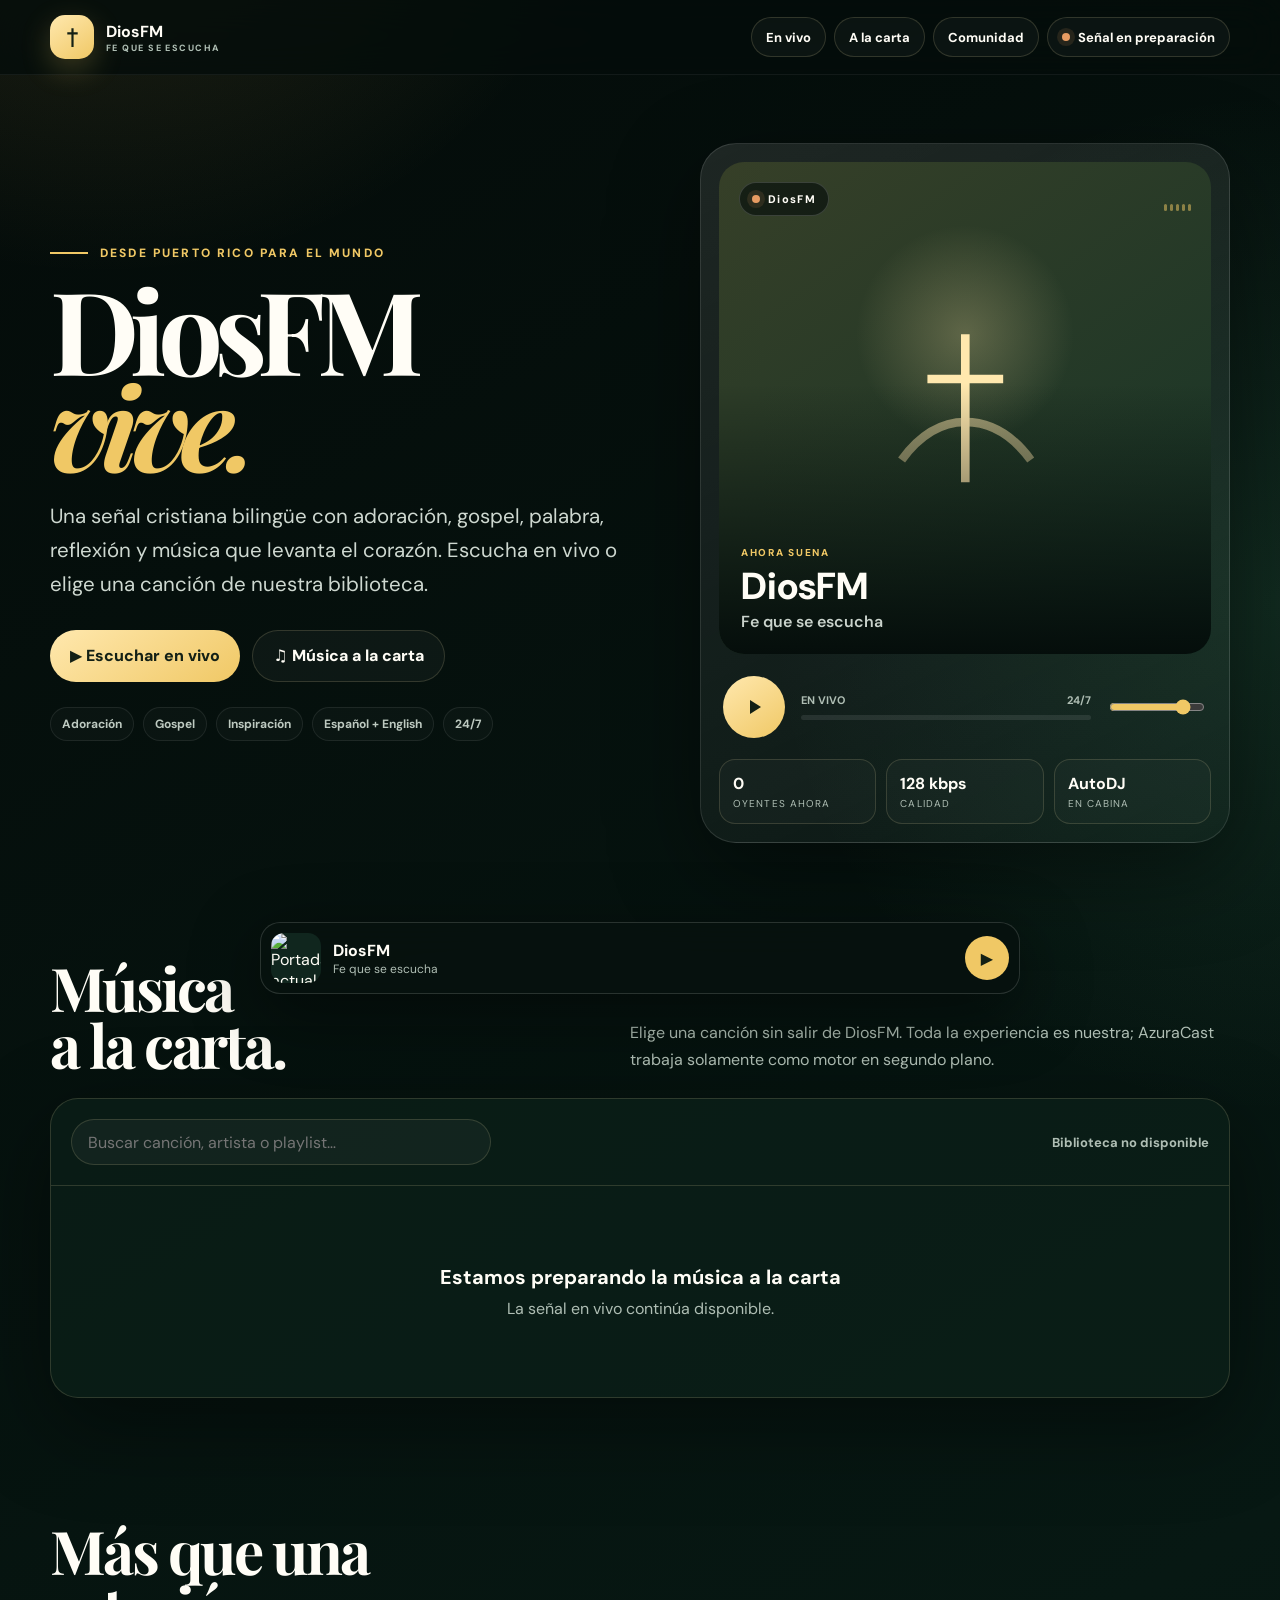
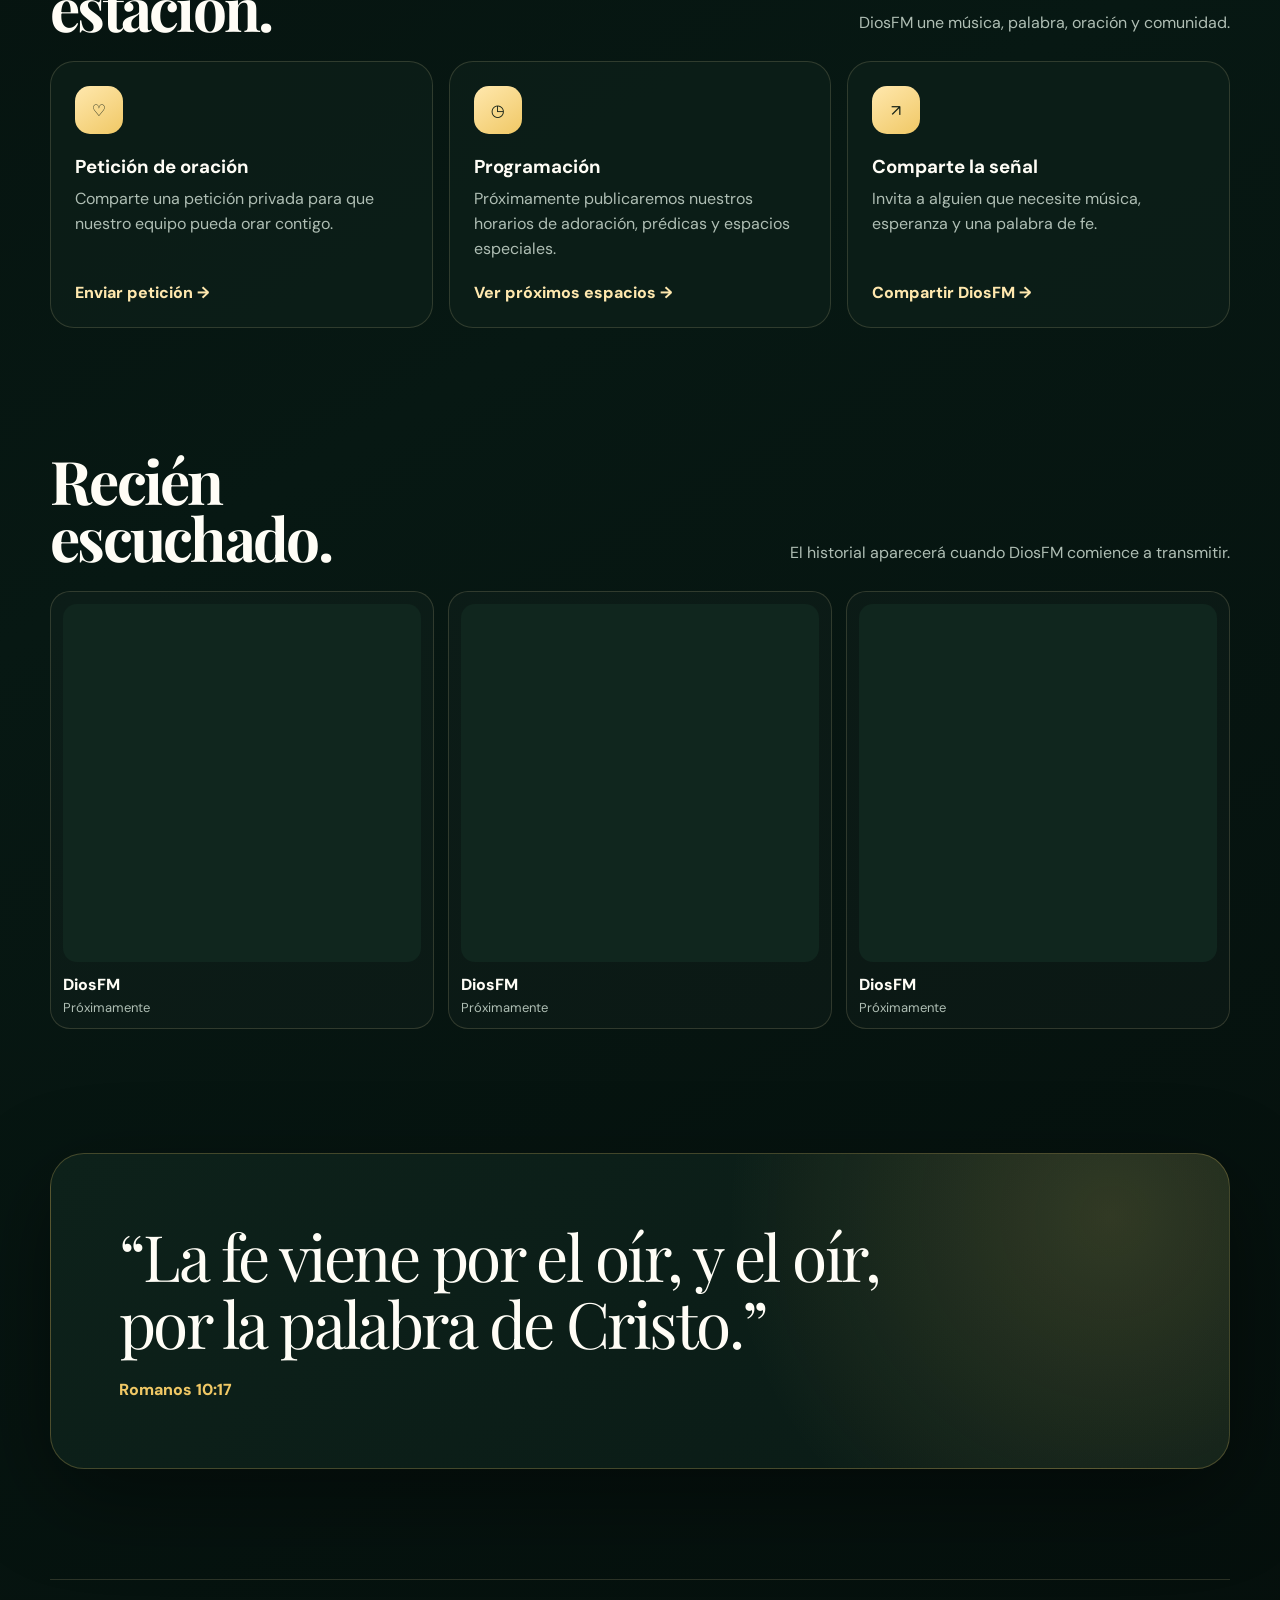
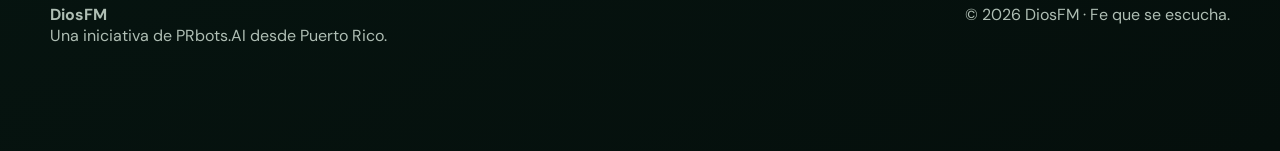
==== commit f2a19d6b: "Respect DiosFM 3-song history setting" ====
--- a/diosfm/index.html
+++ b/diosfm/index.html
@@ -2,73 +2,62 @@
 <html lang="es-PR">
 <head>
   <meta charset="utf-8">
-  <meta name="viewport" content="width=device-width, initial-scale=1">
+  <meta name="viewport" content="width=device-width,initial-scale=1">
   <meta name="theme-color" content="#071612">
-  <meta name="color-scheme" content="dark">
   <title>DiosFM — Fe que se escucha</title>
-  <meta name="description" content="DiosFM es una radio cristiana bilingüe con adoración, gospel, reflexiones, prédicas y mensajes de esperanza desde Puerto Rico para el mundo.">
+  <meta name="description" content="DiosFM: adoración, gospel, palabra y esperanza desde Puerto Rico. Escucha en vivo o elige música a la carta.">
+  <meta property="og:title" content="DiosFM — Fe que se escucha">
+  <meta property="og:description" content="Radio cristiana bilingüe desde Puerto Rico para el mundo.">
   <meta property="og:type" content="website">
-  <meta property="og:title" content="DiosFM — Fe que se escucha">
-  <meta property="og:description" content="Adoración, gospel, palabra y esperanza. Escucha DiosFM en vivo o elige música a la carta.">
   <meta property="og:url" content="https://diosfm.prbots.ai/">
-  <meta name="twitter:card" content="summary_large_image">
   <link rel="preconnect" href="https://radio.prbots.ai">
   <link rel="preconnect" href="https://fonts.googleapis.com">
   <link rel="preconnect" href="https://fonts.gstatic.com" crossorigin>
   <link href="https://fonts.googleapis.com/css2?family=DM+Sans:wght@400;500;600;700;800&family=Playfair+Display:ital,wght@0,700;1,700&display=swap" rel="stylesheet">
   <style>
-    :root{--bg:#06110e;--panel:#0d211a;--panel2:#102920;--line:rgba(239,225,180,.15);--text:#fffdf6;--muted:#afbeb4;--gold:#f0c865;--gold2:#ffe6a6;--green:#60d394;--blue:#80bfff;--danger:#ff9587;--shadow:0 30px 100px rgba(0,0,0,.42)}
-    *{box-sizing:border-box}html{scroll-behavior:smooth}body{margin:0;min-height:100vh;color:var(--text);font-family:"DM Sans",system-ui,sans-serif;background:radial-gradient(circle at 10% -8%,rgba(240,200,101,.18),transparent 34rem),radial-gradient(circle at 100% 18%,rgba(96,211,148,.13),transparent 32rem),linear-gradient(155deg,#050d0b,#071813 54%,#05100d);overflow-x:hidden}
-    body:before{content:"";position:fixed;inset:0;pointer-events:none;opacity:.13;background-image:url("data:image/svg+xml,%3Csvg xmlns='http://www.w3.org/2000/svg' width='190' height='190'%3E%3Cfilter id='n'%3E%3CfeTurbulence type='fractalNoise' baseFrequency='.8' numOctaves='3'/%3E%3C/filter%3E%3Crect width='100%25' height='100%25' filter='url(%23n)' opacity='.22'/%3E%3C/svg%3E");mix-blend-mode:soft-light;z-index:50}
-    button,input{font:inherit}button{color:inherit}a{color:inherit}img{display:block;max-width:100%}.shell{width:min(1180px,calc(100% - 32px));margin:auto}.sr-only{position:absolute;width:1px;height:1px;padding:0;margin:-1px;overflow:hidden;clip:rect(0,0,0,0);white-space:nowrap;border:0}
-    .topbar{position:sticky;top:0;z-index:30;border-bottom:1px solid rgba(255,255,255,.06);background:rgba(4,13,10,.78);backdrop-filter:blur(22px)}.nav{min-height:76px;display:flex;align-items:center;justify-content:space-between;gap:18px}.brand{display:inline-flex;align-items:center;gap:12px;text-decoration:none;font-weight:800}.brand-mark{width:44px;aspect-ratio:1;display:grid;place-items:center;border-radius:15px;color:#132014;background:linear-gradient(145deg,var(--gold2),var(--gold));box-shadow:0 10px 32px rgba(240,200,101,.24)}.brand-mark svg{width:25px}.brand-copy strong{font-size:20px}.brand-copy small{display:block;color:var(--muted);font-size:9px;letter-spacing:.17em;text-transform:uppercase}.nav-actions{display:flex;align-items:center;gap:8px}.nav-link,.status-pill{min-height:41px;display:inline-flex;align-items:center;justify-content:center;gap:8px;padding:0 14px;border:1px solid var(--line);border-radius:999px;background:rgba(255,255,255,.035);text-decoration:none;font-size:13px;font-weight:700}.status-dot{width:8px;height:8px;border-radius:50%;background:#f09f65;box-shadow:0 0 0 5px rgba(240,159,101,.12)}.status-dot.live{background:var(--green);box-shadow:0 0 0 5px rgba(96,211,148,.12),0 0 22px rgba(96,211,148,.45)}
-    main{position:relative;z-index:1}.hero{padding:68px 0 54px}.hero-grid{display:grid;grid-template-columns:minmax(0,1.05fr) minmax(380px,.95fr);gap:clamp(34px,6vw,78px);align-items:center}.eyebrow{display:flex;align-items:center;gap:12px;margin-bottom:20px;color:var(--gold);font-size:12px;font-weight:800;letter-spacing:.18em;text-transform:uppercase}.eyebrow:before{content:"";width:38px;height:2px;background:currentColor}h1{margin:0;max-width:760px;font-family:"Playfair Display",serif;font-size:clamp(4rem,9vw,8.4rem);line-height:.83;letter-spacing:-.075em}h1 em{display:block;color:var(--gold)}.hero-copy{max-width:650px;margin:30px 0 0;color:#d0d8d1;font-size:clamp(1.05rem,1.8vw,1.28rem);line-height:1.65}.hero-actions{display:flex;flex-wrap:wrap;gap:12px;margin-top:30px}.primary-btn,.secondary-btn{min-height:52px;display:inline-flex;align-items:center;justify-content:center;gap:10px;padding:0 20px;border-radius:999px;text-decoration:none;font-weight:800;border:1px solid transparent;cursor:pointer;transition:.2s}.primary-btn{color:#132014;background:linear-gradient(145deg,var(--gold2),var(--gold))}.secondary-btn{border-color:var(--line);background:rgba(255,255,255,.035)}.primary-btn:hover,.secondary-btn:hover{transform:translateY(-2px)}.tag-row{display:flex;flex-wrap:wrap;gap:9px;margin-top:26px}.tag-row span{padding:8px 11px;border:1px solid rgba(255,255,255,.08);border-radius:999px;color:#bdc9c0;background:rgba(255,255,255,.025);font-size:12px;font-weight:700}
-    .player-card{position:relative;overflow:hidden;padding:18px;border:1px solid rgba(255,255,255,.12);border-radius:38px;background:linear-gradient(155deg,rgba(255,255,255,.10),rgba(255,255,255,.025));box-shadow:var(--shadow);isolation:isolate}.player-card:before{content:"";position:absolute;inset:-35%;z-index:-1;background:radial-gradient(circle at 20% 20%,rgba(240,200,101,.40),transparent 22%),radial-gradient(circle at 85% 24%,rgba(96,211,148,.30),transparent 28%),radial-gradient(circle at 50% 90%,rgba(128,191,255,.17),transparent 26%);filter:blur(35px);animation:drift 11s ease-in-out infinite alternate}@keyframes drift{to{transform:translate3d(-4%,4%,0) rotate(4deg) scale(1.05)}}.cover{position:relative;aspect-ratio:1;overflow:hidden;border-radius:26px;background:radial-gradient(circle at 48% 35%,rgba(255,229,153,.23),transparent 26%),linear-gradient(145deg,rgba(240,200,101,.18),rgba(96,211,148,.12)),#0d211a}.cover:after{content:"";position:absolute;inset:0;background:linear-gradient(to top,rgba(4,12,10,.96),transparent 54%);pointer-events:none}.cover-art{width:100%;height:100%;object-fit:cover;opacity:0;transition:opacity .5s,transform 9s;transform:scale(1.04)}.cover-art.ready{opacity:.9;transform:scale(1)}.fallback-symbol{position:absolute;inset:0;display:grid;place-items:center;color:rgba(255,230,166,.92)}.fallback-symbol svg{width:43%;filter:drop-shadow(0 18px 45px rgba(240,200,101,.22))}.cover-top{position:absolute;left:20px;right:20px;top:20px;z-index:2;display:flex;align-items:center;justify-content:space-between}.live-badge{display:inline-flex;align-items:center;gap:8px;padding:9px 12px;border:1px solid rgba(255,255,255,.16);border-radius:999px;background:rgba(4,12,10,.62);backdrop-filter:blur(12px);font-size:11px;font-weight:800;letter-spacing:.12em}.equalizer{height:24px;display:flex;align-items:flex-end;gap:3px}.equalizer i{width:3px;height:7px;border-radius:9px;background:var(--gold);opacity:.5;transform-origin:bottom}.playing .equalizer i{opacity:1;animation:bounce .62s ease-in-out infinite alternate}.playing .equalizer i:nth-child(2){animation-delay:-.2s}.playing .equalizer i:nth-child(3){animation-delay:-.4s}.playing .equalizer i:nth-child(4){animation-delay:-.1s}.playing .equalizer i:nth-child(5){animation-delay:-.35s}@keyframes bounce{to{transform:scaleY(3)}}.track-info{position:absolute;z-index:2;left:22px;right:22px;bottom:22px}.track-kicker{color:var(--gold);font-size:10px;font-weight:800;letter-spacing:.17em;text-transform:uppercase}.track-title{margin:8px 0 4px;font-size:clamp(1.55rem,3vw,2.4rem);font-weight:800;line-height:1.05;letter-spacing:-.04em}.track-artist{color:#cad3cc;font-weight:600}.controls{display:grid;grid-template-columns:auto 1fr auto;align-items:center;gap:16px;padding:22px 4px 3px}.play-btn{width:64px;height:64px;display:grid;place-items:center;border:0;border-radius:50%;color:#102016;background:linear-gradient(145deg,var(--gold2),var(--gold));cursor:pointer;box-shadow:0 14px 38px rgba(240,200,101,.24)}.play-btn svg{width:25px;height:25px;fill:currentColor}.progress-meta{display:flex;justify-content:space-between;gap:10px;margin-bottom:8px;color:var(--muted);font-size:11px;font-weight:700}.progress-track{height:5px;border-radius:99px;background:rgba(255,255,255,.09);overflow:hidden}.progress-bar{height:100%;width:0;border-radius:inherit;background:linear-gradient(90deg,var(--gold),var(--green));transition:width .8s linear}.volume{width:98px;accent-color:var(--gold)}.metrics{display:grid;grid-template-columns:repeat(3,1fr);gap:10px;margin-top:18px}.metric{padding:13px;border:1px solid var(--line);border-radius:16px;background:rgba(255,255,255,.025)}.metric strong{display:block;font-size:16px}.metric span{display:block;margin-top:3px;color:var(--muted);font-size:10px;text-transform:uppercase;letter-spacing:.12em}
-    .section{padding:62px 0}.section-head{display:flex;align-items:end;justify-content:space-between;gap:22px;margin-bottom:25px}.section-head h2{margin:0;font-family:"Playfair Display",serif;font-size:clamp(2.3rem,4.7vw,4.3rem);line-height:.95;letter-spacing:-.045em}.section-head p{max-width:600px;margin:0;color:var(--muted);line-height:1.65}.library-shell{border:1px solid var(--line);border-radius:30px;background:rgba(13,33,26,.68);box-shadow:var(--shadow);overflow:hidden}.library-toolbar{display:flex;align-items:center;justify-content:space-between;gap:16px;padding:20px;border-bottom:1px solid var(--line)}.library-search{width:min(420px,100%);min-height:46px;padding:0 16px;border:1px solid var(--line);border-radius:999px;color:var(--text);background:rgba(255,255,255,.04);outline:none}.library-search:focus{border-color:rgba(240,200,101,.6);box-shadow:0 0 0 4px rgba(240,200,101,.09)}.library-count{color:var(--muted);font-size:13px;font-weight:700}.library-grid{display:grid;grid-template-columns:repeat(3,1fr);gap:14px;padding:20px}.track-card{display:grid;grid-template-columns:72px minmax(0,1fr) auto;align-items:center;gap:14px;padding:13px;border:1px solid var(--line);border-radius:20px;background:rgba(255,255,255,.027);transition:.2s}.track-card:hover{transform:translateY(-2px);border-color:rgba(240,200,101,.35);background:rgba(255,255,255,.045)}.track-card.active{border-color:var(--gold);box-shadow:0 0 0 3px rgba(240,200,101,.08)}.track-card img,.track-placeholder{width:72px;height:72px;border-radius:14px;object-fit:cover;background:linear-gradient(145deg,#173a2e,#0d211a)}.track-copy{min-width:0}.track-copy strong,.track-copy span{display:block;overflow:hidden;text-overflow:ellipsis;white-space:nowrap}.track-copy strong{font-size:14px}.track-copy span{margin-top:5px;color:var(--muted);font-size:12px}.track-copy small{display:block;margin-top:7px;color:var(--gold);font-size:10px;font-weight:800;text-transform:uppercase;letter-spacing:.1em}.track-play{width:43px;height:43px;border:0;border-radius:50%;cursor:pointer;color:#132014;background:var(--gold);font-weight:900}.library-state{grid-column:1/-1;padding:58px 24px;text-align:center;color:var(--muted)}.library-state strong{display:block;margin-bottom:8px;color:var(--text);font-size:20px}.feature-grid{display:grid;grid-template-columns:repeat(3,1fr);gap:16px}.feature{min-height:220px;padding:24px;display:flex;flex-direction:column;justify-content:space-between;border:1px solid var(--line);border-radius:24px;background:rgba(13,31,25,.78)}.feature-icon{width:48px;aspect-ratio:1;display:grid;place-items:center;border-radius:15px;color:#132014;background:linear-gradient(145deg,var(--gold2),var(--gold))}.feature h3{margin:20px 0 8px;font-size:20px}.feature p{margin:0;color:var(--muted);line-height:1.55}.feature a{margin-top:20px;color:var(--gold2);font-weight:800;text-decoration:none}.history-grid{display:grid;grid-template-columns:repeat(5,1fr);gap:12px}.history-card{min-width:0;padding:12px;border:1px solid var(--line);border-radius:20px;background:rgba(255,255,255,.025)}.history-art{width:100%;aspect-ratio:1;object-fit:cover;border-radius:14px;background:#10261e}.history-title{margin:12px 0 4px;overflow:hidden;text-overflow:ellipsis;white-space:nowrap;font-weight:800}.history-artist{color:var(--muted);overflow:hidden;text-overflow:ellipsis;white-space:nowrap;font-size:13px}.verse-card{padding:clamp(30px,6vw,68px);border:1px solid rgba(240,200,101,.24);border-radius:34px;background:radial-gradient(circle at 90% 20%,rgba(240,200,101,.17),transparent 24rem),linear-gradient(145deg,#0d211a,#0a1b16);box-shadow:var(--shadow)}.verse-card blockquote{max-width:850px;margin:0;font-family:"Playfair Display",serif;font-size:clamp(2rem,5vw,4.8rem);line-height:1.05;letter-spacing:-.04em}.verse-card cite{display:block;margin-top:22px;color:var(--gold);font-style:normal;font-weight:800}
-    footer{padding:48px 0 120px;color:var(--muted)}.footer-row{display:flex;align-items:center;justify-content:space-between;gap:20px;border-top:1px solid var(--line);padding-top:24px}.mini-player{position:fixed;left:50%;bottom:14px;z-index:40;width:min(760px,calc(100% - 24px));transform:translateX(-50%) translateY(150%);display:grid;grid-template-columns:auto 1fr auto;align-items:center;gap:12px;padding:10px;border:1px solid rgba(255,255,255,.14);border-radius:20px;background:rgba(7,18,14,.93);backdrop-filter:blur(24px);box-shadow:0 18px 70px rgba(0,0,0,.48);transition:transform .35s}.mini-player.visible{transform:translateX(-50%) translateY(0)}.mini-art{width:50px;height:50px;border-radius:13px;object-fit:cover;background:#10261e}.mini-copy{min-width:0}.mini-copy strong,.mini-copy span{display:block;overflow:hidden;text-overflow:ellipsis;white-space:nowrap}.mini-copy span{color:var(--muted);font-size:12px}.mini-btn{width:45px;height:45px;border:0;border-radius:50%;background:var(--gold);color:#132014;cursor:pointer}
-    @media(max-width:980px){.hero-grid{grid-template-columns:1fr}.player-card{max-width:620px}.library-grid{grid-template-columns:repeat(2,1fr)}.feature-grid{grid-template-columns:1fr}.history-grid{grid-template-columns:repeat(3,1fr)}}@media(max-width:680px){.shell{width:min(100% - 22px,1180px)}.nav{min-height:68px}.nav-link{display:none}.hero{padding-top:42px}.player-card{padding:12px;border-radius:28px}.controls{grid-template-columns:auto 1fr}.volume{display:none}.metrics{grid-template-columns:1fr 1fr}.metrics .metric:last-child{grid-column:1/-1}.section-head{align-items:flex-start;flex-direction:column}.library-toolbar{align-items:stretch;flex-direction:column}.library-grid{grid-template-columns:1fr;padding:12px}.history-grid{grid-template-columns:repeat(2,1fr)}.footer-row{align-items:flex-start;flex-direction:column}}
+    :root{--bg:#05100d;--panel:#0c2119;--panel2:#102b21;--line:rgba(240,222,166,.16);--text:#fffdf6;--muted:#afbeb4;--gold:#f0c865;--gold2:#ffe8ae;--green:#60d394;--shadow:0 28px 90px rgba(0,0,0,.42)}
+    *{box-sizing:border-box}html{scroll-behavior:smooth}body{margin:0;color:var(--text);font-family:"DM Sans",system-ui,sans-serif;background:radial-gradient(circle at 8% -8%,rgba(240,200,101,.17),transparent 34rem),radial-gradient(circle at 100% 18%,rgba(96,211,148,.12),transparent 32rem),linear-gradient(150deg,#040b09,#071813 55%,#050f0c);min-height:100vh}button,input{font:inherit}button{color:inherit}a{color:inherit}.shell{width:min(1180px,calc(100% - 32px));margin:auto}.topbar{position:sticky;top:0;z-index:20;background:rgba(4,13,10,.8);backdrop-filter:blur(22px);border-bottom:1px solid rgba(255,255,255,.06)}.nav{min-height:74px;display:flex;align-items:center;justify-content:space-between;gap:16px}.brand{display:flex;align-items:center;gap:12px;text-decoration:none;font-weight:800}.brand-mark{width:44px;aspect-ratio:1;display:grid;place-items:center;border-radius:15px;background:linear-gradient(145deg,var(--gold2),var(--gold));color:#142015;box-shadow:0 10px 30px rgba(240,200,101,.24)}.brand-mark svg{width:25px}.brand small{display:block;color:var(--muted);font-size:9px;text-transform:uppercase;letter-spacing:.16em}.nav-links{display:flex;align-items:center;gap:8px}.nav-links a,.status{display:inline-flex;align-items:center;gap:8px;min-height:40px;padding:0 14px;border:1px solid var(--line);border-radius:999px;background:rgba(255,255,255,.035);font-size:13px;font-weight:700;text-decoration:none}.dot{width:8px;height:8px;border-radius:50%;background:#e79b62;box-shadow:0 0 0 5px rgba(231,155,98,.12)}.dot.live{background:var(--green);box-shadow:0 0 0 5px rgba(96,211,148,.12),0 0 20px rgba(96,211,148,.45)}
+    .hero{padding:68px 0 54px}.hero-grid{display:grid;grid-template-columns:minmax(0,1.04fr) minmax(380px,.96fr);gap:clamp(34px,6vw,76px);align-items:center}.eyebrow{display:flex;align-items:center;gap:12px;color:var(--gold);font-size:12px;font-weight:800;letter-spacing:.18em;text-transform:uppercase}.eyebrow:before{content:"";width:38px;height:2px;background:currentColor}h1{margin:20px 0 0;font-family:"Playfair Display",serif;font-size:clamp(4rem,9vw,8.2rem);line-height:.83;letter-spacing:-.075em}h1 em{display:block;color:var(--gold)}.hero-copy{max-width:650px;margin:28px 0 0;color:#ced8d0;font-size:clamp(1.05rem,1.8vw,1.28rem);line-height:1.65}.hero-actions{display:flex;flex-wrap:wrap;gap:12px;margin-top:28px}.btn{min-height:52px;display:inline-flex;align-items:center;justify-content:center;padding:0 20px;border-radius:999px;border:1px solid var(--line);background:rgba(255,255,255,.035);font-weight:800;text-decoration:none;cursor:pointer}.btn.primary{border:0;color:#132015;background:linear-gradient(145deg,var(--gold2),var(--gold))}.tags{display:flex;flex-wrap:wrap;gap:9px;margin-top:25px}.tags span{padding:8px 11px;border:1px solid rgba(255,255,255,.08);border-radius:999px;color:#bdc9c0;background:rgba(255,255,255,.025);font-size:12px;font-weight:700}
+    .player{position:relative;overflow:hidden;padding:18px;border:1px solid rgba(255,255,255,.12);border-radius:36px;background:linear-gradient(155deg,rgba(255,255,255,.10),rgba(255,255,255,.025));box-shadow:var(--shadow)}.cover{position:relative;aspect-ratio:1;overflow:hidden;border-radius:25px;background:radial-gradient(circle at 50% 35%,rgba(255,230,166,.25),transparent 27%),linear-gradient(145deg,rgba(240,200,101,.18),rgba(96,211,148,.11)),#0d211a}.cover:after{content:"";position:absolute;inset:0;background:linear-gradient(to top,rgba(4,12,10,.96),transparent 55%)}.cover-art{width:100%;height:100%;object-fit:cover;opacity:0;transition:.45s}.cover-art.ready{opacity:.9}.fallback{position:absolute;inset:0;display:grid;place-items:center;color:var(--gold2)}.fallback svg{width:42%}.cover-top{position:absolute;z-index:2;left:20px;right:20px;top:20px;display:flex;justify-content:space-between;align-items:center}.badge{display:flex;align-items:center;gap:8px;padding:9px 12px;border:1px solid rgba(255,255,255,.16);border-radius:999px;background:rgba(4,12,10,.62);font-size:11px;font-weight:800;letter-spacing:.12em}.eq{height:24px;display:flex;align-items:flex-end;gap:3px}.eq i{width:3px;height:7px;border-radius:9px;background:var(--gold);opacity:.5}.playing .eq i{animation:bounce .62s ease-in-out infinite alternate;opacity:1}.playing .eq i:nth-child(2){animation-delay:-.2s}.playing .eq i:nth-child(3){animation-delay:-.4s}.playing .eq i:nth-child(4){animation-delay:-.1s}.playing .eq i:nth-child(5){animation-delay:-.35s}@keyframes bounce{to{transform:scaleY(3)}}.track-info{position:absolute;z-index:2;left:22px;right:22px;bottom:22px}.kicker{color:var(--gold);font-size:10px;font-weight:800;text-transform:uppercase;letter-spacing:.17em}.track-title{margin:8px 0 4px;font-size:clamp(1.5rem,3vw,2.35rem);font-weight:800;line-height:1.05}.track-artist{color:#cad3cc;font-weight:600}.controls{display:grid;grid-template-columns:auto 1fr auto;align-items:center;gap:16px;padding:22px 4px 3px}.play{width:62px;height:62px;border:0;border-radius:50%;display:grid;place-items:center;background:linear-gradient(145deg,var(--gold2),var(--gold));color:#132015;cursor:pointer}.play svg{width:24px;fill:currentColor}.progress-meta{display:flex;justify-content:space-between;margin-bottom:8px;color:var(--muted);font-size:11px;font-weight:700}.progress{height:5px;border-radius:99px;background:rgba(255,255,255,.09);overflow:hidden}.bar{height:100%;width:0;background:linear-gradient(90deg,var(--gold),var(--green))}.volume{width:96px;accent-color:var(--gold)}.metrics{display:grid;grid-template-columns:repeat(3,1fr);gap:10px;margin-top:18px}.metric{padding:13px;border:1px solid var(--line);border-radius:16px;background:rgba(255,255,255,.025)}.metric strong{display:block}.metric span{display:block;margin-top:3px;color:var(--muted);font-size:10px;text-transform:uppercase;letter-spacing:.11em}
+    .section{padding:62px 0}.section-head{display:flex;align-items:end;justify-content:space-between;gap:22px;margin-bottom:25px}.section-head h2{margin:0;font-family:"Playfair Display",serif;font-size:clamp(2.3rem,4.7vw,4.3rem);line-height:.95;letter-spacing:-.045em}.section-head p{max-width:600px;margin:0;color:var(--muted);line-height:1.65}.library{overflow:hidden;border:1px solid var(--line);border-radius:28px;background:rgba(13,33,26,.68);box-shadow:var(--shadow)}.toolbar{display:flex;align-items:center;justify-content:space-between;gap:16px;padding:20px;border-bottom:1px solid var(--line)}.search{width:min(420px,100%);min-height:46px;padding:0 16px;border:1px solid var(--line);border-radius:999px;color:var(--text);background:rgba(255,255,255,.04);outline:none}.count{color:var(--muted);font-size:13px;font-weight:700}.library-grid{display:grid;grid-template-columns:repeat(3,1fr);gap:14px;padding:20px}.track-card{display:grid;grid-template-columns:70px minmax(0,1fr) auto;align-items:center;gap:13px;padding:13px;border:1px solid var(--line);border-radius:19px;background:rgba(255,255,255,.027)}.track-card.active{border-color:var(--gold)}.track-card img,.placeholder{width:70px;height:70px;border-radius:14px;object-fit:cover;background:linear-gradient(145deg,#173a2e,#0d211a)}.track-copy{min-width:0}.track-copy strong,.track-copy span{display:block;white-space:nowrap;overflow:hidden;text-overflow:ellipsis}.track-copy span{margin-top:5px;color:var(--muted);font-size:12px}.track-copy small{display:block;margin-top:7px;color:var(--gold);font-size:10px;font-weight:800;text-transform:uppercase}.track-play{width:42px;height:42px;border:0;border-radius:50%;background:var(--gold);color:#132015;cursor:pointer}.state{grid-column:1/-1;padding:58px 24px;text-align:center;color:var(--muted)}.state strong{display:block;margin-bottom:8px;color:var(--text);font-size:20px}
+    .feature-grid{display:grid;grid-template-columns:repeat(3,1fr);gap:16px}.feature{min-height:215px;padding:24px;display:flex;flex-direction:column;justify-content:space-between;border:1px solid var(--line);border-radius:24px;background:rgba(13,31,25,.78)}.feature-icon{width:48px;aspect-ratio:1;display:grid;place-items:center;border-radius:15px;color:#132015;background:linear-gradient(145deg,var(--gold2),var(--gold))}.feature h3{margin:20px 0 8px}.feature p{margin:0;color:var(--muted);line-height:1.55}.feature a{margin-top:20px;color:var(--gold2);font-weight:800;text-decoration:none}.history-grid{display:grid;grid-template-columns:repeat(3,1fr);gap:14px}.history-card{padding:12px;border:1px solid var(--line);border-radius:20px;background:rgba(255,255,255,.025)}.history-art{width:100%;aspect-ratio:1;object-fit:cover;border-radius:14px;background:#10261e}.history-title{margin:12px 0 4px;font-weight:800;white-space:nowrap;overflow:hidden;text-overflow:ellipsis}.history-artist{color:var(--muted);font-size:13px;white-space:nowrap;overflow:hidden;text-overflow:ellipsis}.verse{padding:clamp(30px,6vw,68px);border:1px solid rgba(240,200,101,.24);border-radius:34px;background:radial-gradient(circle at 90% 20%,rgba(240,200,101,.17),transparent 24rem),linear-gradient(145deg,#0d211a,#0a1b16);box-shadow:var(--shadow)}.verse blockquote{max-width:850px;margin:0;font-family:"Playfair Display",serif;font-size:clamp(2rem,5vw,4.8rem);line-height:1.05;letter-spacing:-.04em}.verse cite{display:block;margin-top:22px;color:var(--gold);font-style:normal;font-weight:800}footer{padding:48px 0 105px;color:var(--muted)}.footer-row{display:flex;justify-content:space-between;gap:20px;border-top:1px solid var(--line);padding-top:24px}.mini{position:fixed;left:50%;bottom:14px;z-index:30;width:min(760px,calc(100% - 24px));transform:translateX(-50%) translateY(150%);display:grid;grid-template-columns:auto 1fr auto;align-items:center;gap:12px;padding:10px;border:1px solid rgba(255,255,255,.14);border-radius:20px;background:rgba(7,18,14,.93);backdrop-filter:blur(24px);box-shadow:0 18px 70px rgba(0,0,0,.48);transition:.35s}.mini.visible{transform:translateX(-50%) translateY(0)}.mini img{width:50px;height:50px;border-radius:13px;object-fit:cover;background:#10261e}.mini-copy{min-width:0}.mini-copy strong,.mini-copy span{display:block;white-space:nowrap;overflow:hidden;text-overflow:ellipsis}.mini-copy span{color:var(--muted);font-size:12px}.mini button{width:44px;height:44px;border:0;border-radius:50%;background:var(--gold);color:#132015}
+    @media(max-width:960px){.hero-grid{grid-template-columns:1fr}.player{max-width:620px}.library-grid{grid-template-columns:repeat(2,1fr)}}@media(max-width:680px){.shell{width:min(100% - 22px,1180px)}.nav-links a{display:none}.hero{padding-top:42px}.controls{grid-template-columns:auto 1fr}.volume{display:none}.metrics{grid-template-columns:1fr 1fr}.metrics .metric:last-child{grid-column:1/-1}.section-head{align-items:flex-start;flex-direction:column}.library-grid{grid-template-columns:1fr;padding:12px}.toolbar{align-items:stretch;flex-direction:column}.feature-grid,.history-grid{grid-template-columns:1fr}.footer-row{flex-direction:column}}
   </style>
 </head>
 <body>
-<header class="topbar"><div class="shell nav"><a class="brand" href="#top" aria-label="DiosFM inicio"><span class="brand-mark"><svg viewBox="0 0 24 24" fill="none" stroke="currentColor" stroke-width="2.1" stroke-linecap="round"><path d="M12 3v18M7 8h10"/></svg></span><span class="brand-copy"><strong>DiosFM</strong><small>Fe que se escucha</small></span></a><div class="nav-actions"><a class="nav-link" href="#en-vivo">En vivo</a><a class="nav-link" href="#biblioteca">A la carta</a><a class="nav-link" href="#comunidad">Comunidad</a><span class="status-pill"><span id="statusDot" class="status-dot"></span><span id="statusText">Preparando señal</span></span></div></div></header>
+<header class="topbar"><div class="shell nav"><a class="brand" href="#top"><span class="brand-mark"><svg viewBox="0 0 24 24" fill="none" stroke="currentColor" stroke-width="2.1"><path d="M12 3v18M7 8h10"/></svg></span><span><strong>DiosFM</strong><small>Fe que se escucha</small></span></a><div class="nav-links"><a href="#en-vivo">En vivo</a><a href="#biblioteca">A la carta</a><a href="#comunidad">Comunidad</a><span class="status"><span id="statusDot" class="dot"></span><span id="statusText">Preparando señal</span></span></div></div></header>
 <main id="top">
-<section id="en-vivo" class="hero"><div class="shell hero-grid"><div><div class="eyebrow">Desde Puerto Rico para el mundo</div><h1>DiosFM <em>vive.</em></h1><p class="hero-copy">Una señal cristiana bilingüe con adoración, gospel, palabra, reflexión y música que levanta el corazón. Escucha la transmisión en vivo o elige una canción de nuestra biblioteca.</p><div class="hero-actions"><button id="heroPlay" class="primary-btn" type="button">▶ Escuchar en vivo</button><a class="secondary-btn" href="#biblioteca">♫ Música a la carta</a></div><div class="tag-row"><span>Adoración</span><span>Gospel</span><span>Inspiración</span><span>Español + English</span><span>24/7</span></div></div>
-<article id="playerCard" class="player-card" aria-label="Reproductor de DiosFM"><div class="cover"><img id="coverArt" class="cover-art" alt="Portada actual"><div class="fallback-symbol"><svg viewBox="0 0 120 120" fill="none" stroke="currentColor" stroke-width="5" stroke-linecap="round"><path d="M60 17v86M38 43h44"/><path d="M23 90c11-15 23-22 37-22s27 7 38 22" opacity=".55"/></svg></div><div class="cover-top"><span class="live-badge"><span id="coverDot" class="status-dot"></span><span id="coverStatus">DiosFM</span></span><span class="equalizer"><i></i><i></i><i></i><i></i><i></i></span></div><div class="track-info"><div id="trackKicker" class="track-kicker">Ahora suena</div><div id="trackTitle" class="track-title">DiosFM</div><div id="trackArtist" class="track-artist">Fe que se escucha</div></div></div><div class="controls"><button id="playBtn" class="play-btn" type="button" aria-label="Reproducir"><svg id="playIcon" viewBox="0 0 24 24"><path d="M8 5v14l11-7z"/></svg></button><div><div class="progress-meta"><span id="elapsed">EN VIVO</span><span id="remaining">24/7</span></div><div class="progress-track"><div id="progressBar" class="progress-bar"></div></div></div><label><span class="sr-only">Volumen</span><input id="volume" class="volume" type="range" min="0" max="1" value="0.82" step="0.02"></label></div><div class="metrics"><div class="metric"><strong id="listeners">0</strong><span>Oyentes ahora</span></div><div class="metric"><strong id="quality">128 kbps</strong><span>Calidad</span></div><div class="metric"><strong id="liveHost">AutoDJ</strong><span>En cabina</span></div></div><audio id="audio" preload="none"></audio></article></div></section>
-<section id="biblioteca" class="section"><div class="shell"><div class="section-head"><h2>Música<br>a la carta.</h2><p>Elige una canción sin salir de DiosFM. Esta biblioteca usa nuestro catálogo privado de transmisión, pero toda la experiencia y los controles son completamente DiosFM.</p></div><div class="library-shell"><div class="library-toolbar"><input id="librarySearch" class="library-search" type="search" placeholder="Buscar canción, artista o playlist…" aria-label="Buscar en la biblioteca"><span id="libraryCount" class="library-count">Cargando biblioteca…</span></div><div id="libraryGrid" class="library-grid"><div class="library-state"><strong>Preparando la biblioteca</strong>Buscando las canciones disponibles.</div></div></div></div></section>
-<section id="comunidad" class="section"><div class="shell"><div class="section-head"><h2>Más que una<br>estación.</h2><p>DiosFM une música, palabra, oración y programación que puedes compartir con tu familia y comunidad.</p></div><div class="feature-grid"><article class="feature"><div><div class="feature-icon">♡</div><h3>Petición de oración</h3><p>Comparte una petición de manera privada para que nuestro equipo pueda orar contigo.</p></div><a href="mailto:chatbot@prbots.ai?subject=Petici%C3%B3n%20de%20oraci%C3%B3n%20-%20DiosFM">Enviar petición →</a></article><article id="programacion" class="feature"><div><div class="feature-icon">◷</div><h3>Programación</h3><p>Próximamente publicaremos aquí los horarios de adoración, reflexiones, prédicas y espacios especiales.</p></div><a href="#programacion">Ver próximos espacios →</a></article><article class="feature"><div><div class="feature-icon">↗</div><h3>Comparte la señal</h3><p>Invita a alguien que necesite música, esperanza y una palabra de fe hoy.</p></div><a id="shareLink" href="#">Compartir DiosFM →</a></article></div></div></section>
+<section id="en-vivo" class="hero"><div class="shell hero-grid"><div><div class="eyebrow">Desde Puerto Rico para el mundo</div><h1>DiosFM <em>vive.</em></h1><p class="hero-copy">Una señal cristiana bilingüe con adoración, gospel, palabra, reflexión y música que levanta el corazón. Escucha en vivo o elige una canción de nuestra biblioteca.</p><div class="hero-actions"><button id="heroPlay" class="btn primary">▶ Escuchar en vivo</button><a class="btn" href="#biblioteca">♫ Música a la carta</a></div><div class="tags"><span>Adoración</span><span>Gospel</span><span>Inspiración</span><span>Español + English</span><span>24/7</span></div></div><article id="player" class="player"><div class="cover"><img id="coverArt" class="cover-art" alt="Portada actual"><div class="fallback"><svg viewBox="0 0 120 120" fill="none" stroke="currentColor" stroke-width="5"><path d="M60 17v86M38 43h44"/><path d="M23 90c11-15 23-22 37-22s27 7 38 22" opacity=".55"/></svg></div><div class="cover-top"><span class="badge"><span id="coverDot" class="dot"></span><span id="coverStatus">DiosFM</span></span><span class="eq"><i></i><i></i><i></i><i></i><i></i></span></div><div class="track-info"><div id="trackKicker" class="kicker">Ahora suena</div><div id="trackTitle" class="track-title">DiosFM</div><div id="trackArtist" class="track-artist">Fe que se escucha</div></div></div><div class="controls"><button id="playBtn" class="play" aria-label="Reproducir"><svg id="playIcon" viewBox="0 0 24 24"><path d="M8 5v14l11-7z"/></svg></button><div><div class="progress-meta"><span id="elapsed">EN VIVO</span><span id="remaining">24/7</span></div><div class="progress"><div id="progressBar" class="bar"></div></div></div><input id="volume" class="volume" type="range" min="0" max="1" value=".82" step=".02" aria-label="Volumen"></div><div class="metrics"><div class="metric"><strong id="listeners">0</strong><span>Oyentes ahora</span></div><div class="metric"><strong id="quality">128 kbps</strong><span>Calidad</span></div><div class="metric"><strong id="liveHost">AutoDJ</strong><span>En cabina</span></div></div><audio id="audio" preload="none"></audio></article></div></section>
+<section id="biblioteca" class="section"><div class="shell"><div class="section-head"><h2>Música<br>a la carta.</h2><p>Elige una canción sin salir de DiosFM. Toda la experiencia es nuestra; AzuraCast trabaja solamente como motor en segundo plano.</p></div><div class="library"><div class="toolbar"><input id="librarySearch" class="search" type="search" placeholder="Buscar canción, artista o playlist…"><span id="libraryCount" class="count">Cargando biblioteca…</span></div><div id="libraryGrid" class="library-grid"><div class="state"><strong>Preparando la biblioteca</strong>Buscando canciones disponibles.</div></div></div></div></section>
+<section id="comunidad" class="section"><div class="shell"><div class="section-head"><h2>Más que una<br>estación.</h2><p>DiosFM une música, palabra, oración y comunidad.</p></div><div class="feature-grid"><article class="feature"><div><div class="feature-icon">♡</div><h3>Petición de oración</h3><p>Comparte una petición privada para que nuestro equipo pueda orar contigo.</p></div><a href="mailto:chatbot@prbots.ai?subject=Petici%C3%B3n%20de%20oraci%C3%B3n%20-%20DiosFM">Enviar petición →</a></article><article class="feature"><div><div class="feature-icon">◷</div><h3>Programación</h3><p>Próximamente publicaremos nuestros horarios de adoración, prédicas y espacios especiales.</p></div><a href="#comunidad">Ver próximos espacios →</a></article><article class="feature"><div><div class="feature-icon">↗</div><h3>Comparte la señal</h3><p>Invita a alguien que necesite música, esperanza y una palabra de fe.</p></div><a id="shareLink" href="#">Compartir DiosFM →</a></article></div></div></section>
 <section class="section"><div class="shell"><div class="section-head"><h2>Recién<br>escuchado.</h2><p id="historyIntro">El historial aparecerá cuando DiosFM comience a transmitir.</p></div><div id="historyGrid" class="history-grid"></div></div></section>
-<section class="section"><div class="shell"><div class="verse-card"><blockquote>“La fe viene por el oír, y el oír, por la palabra de Cristo.”</blockquote><cite>Romanos 10:17</cite></div></div></section>
+<section class="section"><div class="shell"><div class="verse"><blockquote>“La fe viene por el oír, y el oír, por la palabra de Cristo.”</blockquote><cite>Romanos 10:17</cite></div></div></section>
 </main>
-<footer><div class="shell footer-row"><div><strong>DiosFM</strong><br><span>Una iniciativa de PRbots.AI desde Puerto Rico.</span></div><div>© <span id="year"></span> DiosFM · Fe que se escucha.</div></div></footer>
-<div id="miniPlayer" class="mini-player"><img id="miniArt" class="mini-art" alt="Portada actual"><div class="mini-copy"><strong id="miniTitle">DiosFM</strong><span id="miniArtist">Fe que se escucha</span></div><button id="miniBtn" class="mini-btn" type="button" aria-label="Reproducir o pausar">▶</button></div>
+<footer><div class="shell footer-row"><div><strong>DiosFM</strong><br>Una iniciativa de PRbots.AI desde Puerto Rico.</div><div>© <span id="year"></span> DiosFM · Fe que se escucha.</div></div></footer>
+<div id="miniPlayer" class="mini"><img id="miniArt" alt="Portada actual"><div class="mini-copy"><strong id="miniTitle">DiosFM</strong><span id="miniArtist">Fe que se escucha</span></div><button id="miniBtn" aria-label="Reproducir o pausar">▶</button></div>
 <script>
-const BASE_URL='https://radio.prbots.ai';
-const STREAM_URL=BASE_URL+'/listen/diosfm/radio.mp3';
-const NOW_PLAYING_URL=BASE_URL+'/api/nowplaying/diosfm';
-const ON_DEMAND_API=BASE_URL+'/api/station/diosfm/ondemand';
-const $=id=>document.getElementById(id);const audio=$('audio');const playerCard=$('playerCard');const volume=$('volume');let isPlaying=false;let playMode='live';let currentData=null;let catalog=[];let currentTrackId=null;
+const BASE='https://radio.prbots.ai',STREAM=BASE+'/listen/diosfm/radio.mp3',NOW=BASE+'/api/nowplaying/diosfm',ONDEMAND=BASE+'/api/station/diosfm/ondemand',HISTORY_LIMIT=3;
+const $=id=>document.getElementById(id),audio=$('audio'),player=$('player'),volume=$('volume');let mode='live',playing=false,currentData=null,catalog=[],currentTrack=null;
 $('year').textContent=new Date().getFullYear();audio.volume=Number(volume.value);
-const icon=paused=>paused?'<path d="M8 5v14l11-7z"/>':'<path d="M6 5h4v14H6zm8 0h4v14h-4z"/>';
-function absoluteUrl(url){try{return new URL(url,BASE_URL).href}catch{return url}}
-function updateButtons(){const paused=!isPlaying;$('playIcon').innerHTML=icon(paused);$('miniBtn').textContent=paused?'▶':'❚❚';$('heroPlay').textContent=playMode==='live'?(paused?'▶ Escuchar en vivo':'❚❚ Pausar señal'):'▶ Volver a la señal en vivo';playerCard.classList.toggle('playing',isPlaying)}
-async function playLive(){playMode='live';currentTrackId=null;renderCatalog(catalog,$('librarySearch').value);$('trackKicker').textContent='Ahora suena';$('elapsed').textContent='EN VIVO';$('remaining').textContent='24/7';audio.src=STREAM_URL+'?live='+Date.now();try{await audio.play()}catch(e){console.error(e);$('heroPlay').textContent='Intentar nuevamente'}}
-async function togglePlayback(){if(playMode!=='live'&&!isPlaying){try{await audio.play()}catch(e){console.error(e)}return}if(!isPlaying){await playLive()}else audio.pause()}
-async function playOnDemand(track){playMode='ondemand';currentTrackId=track.track_id;const song=track.media||{};audio.src=absoluteUrl(track.download_url);$('trackKicker').textContent='A la carta';$('trackTitle').textContent=song.title||song.text||'DiosFM';$('trackArtist').textContent=song.artist||track.playlist||'DiosFM';$('miniTitle').textContent=song.title||song.text||'DiosFM';$('miniArtist').textContent=song.artist||track.playlist||'DiosFM';$('elapsed').textContent='A LA CARTA';$('remaining').textContent=track.playlist||'DiosFM';$('progressBar').style.width='0%';applyArtwork(song.art);renderCatalog(catalog,$('librarySearch').value);try{await audio.play()}catch(e){console.error('No se pudo reproducir la canción:',e)}}
-[$('playBtn'),$('miniBtn')].forEach(b=>b.addEventListener('click',togglePlayback));$('heroPlay').addEventListener('click',()=>playMode==='live'?togglePlayback():playLive());volume.addEventListener('input',()=>audio.volume=Number(volume.value));
-audio.addEventListener('play',()=>{isPlaying=true;$('miniPlayer').classList.add('visible');updateButtons()});audio.addEventListener('pause',()=>{isPlaying=false;updateButtons()});audio.addEventListener('ended',()=>{isPlaying=false;if(playMode==='ondemand')playLive();else updateButtons()});audio.addEventListener('timeupdate',()=>{if(playMode!=='ondemand'||!Number.isFinite(audio.duration)||!audio.duration)return;$('elapsed').textContent=formatTime(audio.currentTime);$('remaining').textContent='-'+formatTime(Math.max(0,audio.duration-audio.currentTime));$('progressBar').style.width=Math.min(100,audio.currentTime/audio.duration*100)+'%'});
-function formatTime(s){if(!Number.isFinite(s)||s<0)return'--:--';return Math.floor(s/60)+':'+Math.floor(s%60).toString().padStart(2,'0')}
-function applyArtwork(url){if(!url)return;const cover=$('coverArt');cover.onload=()=>cover.classList.add('ready');cover.onerror=()=>cover.classList.remove('ready');cover.src=url;$('miniArt').src=url}
-function escapeHtml(value=''){return String(value).replace(/[&<>'"]/g,c=>({'&':'&amp;','<':'&lt;','>':'&gt;',"'":'&#39;','"':'&quot;'}[c]))}
-function renderCatalog(items,query=''){const grid=$('libraryGrid');const q=query.trim().toLowerCase();const filtered=items.filter(item=>{const s=item.media||{};return[s.title,s.artist,s.album,s.genre,s.text,item.playlist].filter(Boolean).join(' ').toLowerCase().includes(q)});$('libraryCount').textContent=filtered.length+' '+(filtered.length===1?'canción':'canciones');if(!items.length){grid.innerHTML='<div class="library-state"><strong>La biblioteca todavía está vacía</strong>Activa “On-Demand Streaming” en DiosFM y marca “Include in On-Demand Player” en las playlists que quieras publicar.</div>';return}if(!filtered.length){grid.innerHTML='<div class="library-state"><strong>No encontramos resultados</strong>Prueba con otro artista, canción o playlist.</div>';return}grid.innerHTML=filtered.map(item=>{const s=item.media||{};const title=escapeHtml(s.title||s.text||'DiosFM');const artist=escapeHtml(s.artist||'Fe que se escucha');const playlist=escapeHtml(item.playlist||s.album||'DiosFM');const art=s.art?'<img src="'+escapeHtml(s.art)+'" alt="" loading="lazy" onerror="this.style.opacity=.15">':'<div class="track-placeholder"></div>';return'<article class="track-card '+(currentTrackId===item.track_id?'active':'')+'">'+art+'<div class="track-copy"><strong>'+title+'</strong><span>'+artist+'</span><small>'+playlist+'</small></div><button class="track-play" type="button" data-track="'+escapeHtml(item.track_id)+'" aria-label="Reproducir '+title+'">'+(currentTrackId===item.track_id&&isPlaying?'❚❚':'▶')+'</button></article>'}).join('');grid.querySelectorAll('[data-track]').forEach(btn=>btn.addEventListener('click',()=>{const track=catalog.find(x=>String(x.track_id)===btn.dataset.track);if(track)playOnDemand(track)}))}
-async function loadCatalog(){try{const r=await fetch(ON_DEMAND_API,{cache:'no-store'});if(!r.ok)throw new Error('HTTP '+r.status);catalog=await r.json();renderCatalog(catalog)}catch(e){console.warn(e);$('libraryCount').textContent='Biblioteca no disponible';$('libraryGrid').innerHTML='<div class="library-state"><strong>Estamos preparando la música a la carta</strong>La señal en vivo continúa disponible mientras terminamos el catálogo.</div>'}}
+const esc=(v='')=>String(v).replace(/[&<>'"]/g,c=>({'&':'&amp;','<':'&lt;','>':'&gt;',"'":'&#39;','"':'&quot;'}[c]));
+const abs=u=>{try{return new URL(u,BASE).href}catch{return u}};
+function buttons(){const paused=!playing;$('playIcon').innerHTML=paused?'<path d="M8 5v14l11-7z"/>':'<path d="M6 5h4v14H6zm8 0h4v14h-4z"/>';$('miniBtn').textContent=paused?'▶':'❚❚';$('heroPlay').textContent=mode==='live'?(paused?'▶ Escuchar en vivo':'❚❚ Pausar señal'):'▶ Volver a la señal en vivo';player.classList.toggle('playing',playing)}
+async function playLive(){mode='live';currentTrack=null;renderCatalog(catalog,$('librarySearch').value);$('trackKicker').textContent='Ahora suena';audio.src=STREAM+'?live='+Date.now();try{await audio.play()}catch(e){console.error(e)}}
+async function toggle(){if(mode!=='live'&&!playing){try{await audio.play()}catch(e){}return}if(!playing)await playLive();else audio.pause()}
+async function playTrack(item){mode='ondemand';currentTrack=item.track_id;const s=item.media||{};audio.src=abs(item.download_url);$('trackKicker').textContent='A la carta';setTrack(s.title||s.text||'DiosFM',s.artist||item.playlist||'DiosFM',s.art);$('elapsed').textContent='A LA CARTA';$('remaining').textContent=item.playlist||'DiosFM';$('progressBar').style.width='0%';renderCatalog(catalog,$('librarySearch').value);try{await audio.play()}catch(e){console.error(e)}}
+function setTrack(title,artist,art){$('trackTitle').textContent=title;$('trackArtist').textContent=artist;$('miniTitle').textContent=title;$('miniArtist').textContent=artist;if(art){$('coverArt').onload=()=>$('coverArt').classList.add('ready');$('coverArt').src=art;$('miniArt').src=art}}
+[$('playBtn'),$('miniBtn')].forEach(b=>b.addEventListener('click',toggle));$('heroPlay').addEventListener('click',()=>mode==='live'?toggle():playLive());volume.addEventListener('input',()=>audio.volume=Number(volume.value));audio.addEventListener('play',()=>{playing=true;$('miniPlayer').classList.add('visible');buttons()});audio.addEventListener('pause',()=>{playing=false;buttons()});audio.addEventListener('ended',()=>{playing=false;if(mode==='ondemand')playLive();else buttons()});audio.addEventListener('timeupdate',()=>{if(mode!=='ondemand'||!Number.isFinite(audio.duration)||!audio.duration)return;$('elapsed').textContent=format(audio.currentTime);$('remaining').textContent='-'+format(Math.max(0,audio.duration-audio.currentTime));$('progressBar').style.width=Math.min(100,audio.currentTime/audio.duration*100)+'%'});
+function format(s){return Number.isFinite(s)?Math.floor(s/60)+':'+Math.floor(s%60).toString().padStart(2,'0'):'--:--'}
+function renderCatalog(items,q=''){const grid=$('libraryGrid'),term=q.trim().toLowerCase(),filtered=items.filter(i=>{const s=i.media||{};return[s.title,s.artist,s.album,s.genre,s.text,i.playlist].filter(Boolean).join(' ').toLowerCase().includes(term)});$('libraryCount').textContent=filtered.length+' '+(filtered.length===1?'canción':'canciones');if(!items.length){grid.innerHTML='<div class="state"><strong>La biblioteca todavía está vacía</strong>Activa On-Demand Streaming y marca Include in On-Demand Player en las playlists que quieras publicar.</div>';return}if(!filtered.length){grid.innerHTML='<div class="state"><strong>No encontramos resultados</strong>Prueba con otra canción, artista o playlist.</div>';return}grid.innerHTML=filtered.map(i=>{const s=i.media||{},title=esc(s.title||s.text||'DiosFM'),artist=esc(s.artist||'Fe que se escucha'),list=esc(i.playlist||s.album||'DiosFM'),art=s.art?'<img src="'+esc(s.art)+'" alt="" loading="lazy">':'<div class="placeholder"></div>';return'<article class="track-card '+(currentTrack===i.track_id?'active':'')+'">'+art+'<div class="track-copy"><strong>'+title+'</strong><span>'+artist+'</span><small>'+list+'</small></div><button class="track-play" data-track="'+esc(i.track_id)+'">'+(currentTrack===i.track_id&&playing?'❚❚':'▶')+'</button></article>'}).join('');grid.querySelectorAll('[data-track]').forEach(b=>b.addEventListener('click',()=>{const t=catalog.find(x=>String(x.track_id)===b.dataset.track);if(t)playTrack(t)}))}
+async function loadCatalog(){try{const r=await fetch(ONDEMAND,{cache:'no-store'});if(!r.ok)throw new Error(r.status);catalog=await r.json();renderCatalog(catalog)}catch(e){$('libraryCount').textContent='Biblioteca no disponible';$('libraryGrid').innerHTML='<div class="state"><strong>Estamos preparando la música a la carta</strong>La señal en vivo continúa disponible.</div>'}}
 $('librarySearch').addEventListener('input',e=>renderCatalog(catalog,e.target.value));
-function renderHistory(history=[]){const grid=$('historyGrid');const items=history.slice(0,5);if(!items.length){$('historyIntro').textContent='El historial aparecerá cuando DiosFM comience a transmitir.';grid.innerHTML=Array.from({length:5},()=>'<article class="history-card"><div class="history-art"></div><div class="history-title">DiosFM</div><div class="history-artist">Próximamente</div></article>').join('');return}$('historyIntro').textContent='Las canciones más recientes de nuestra señal en vivo.';grid.innerHTML=items.map(entry=>{const s=entry.song||{};return'<article class="history-card"><img class="history-art" src="'+escapeHtml(s.art||'')+'" alt="" onerror="this.style.opacity=.15"><div class="history-title">'+escapeHtml(s.title||s.text||'DiosFM')+'</div><div class="history-artist">'+escapeHtml(s.artist||'Fe que se escucha')+'</div></article>'}).join('')}
-function updateLiveProgress(){if(playMode!=='live'||!currentData?.now_playing)return;const n=currentData.now_playing,d=Number(n.duration||0),started=Number(n.played_at||0);if(!d||!started){$('elapsed').textContent='EN VIVO';$('remaining').textContent=currentData.live?.is_live?'CABINA EN VIVO':'24/7';$('progressBar').style.width=currentData.is_online?'100%':'0%';return}const elapsed=Math.max(0,Math.floor(Date.now()/1000)-started);$('elapsed').textContent=formatTime(elapsed);$('remaining').textContent='-'+formatTime(Math.max(0,d-elapsed));$('progressBar').style.width=Math.min(100,elapsed/d*100)+'%'}
-function applyNowPlaying(data){currentData=data;const s=data?.now_playing?.song||{},online=Boolean(data?.is_online),live=Boolean(data?.live?.is_live),host=data?.live?.streamer_name||(live?'En vivo':'AutoDJ'),bitrate=data?.station?.mounts?.[0]?.bitrate;if(playMode==='live'){$('trackTitle').textContent=s.title||s.text||'DiosFM';$('trackArtist').textContent=s.artist||'Fe que se escucha';$('miniTitle').textContent=s.title||s.text||'DiosFM';$('miniArtist').textContent=s.artist||'Fe que se escucha';applyArtwork(s.art)}$('listeners').textContent=Number(data?.listeners?.current||0);$('quality').textContent=bitrate?bitrate+' kbps':'128 kbps';$('liveHost').textContent=host;$('statusText').textContent=online?(live?'Cabina en vivo':'Transmitiendo'):'Señal en preparación';$('coverStatus').textContent=playMode==='ondemand'?'A LA CARTA':online?(live?'EN VIVO':'AL AIRE'):'PRÓXIMAMENTE';$('statusDot').classList.toggle('live',online);$('coverDot').classList.toggle('live',online);renderHistory(data?.song_history||[]);updateLiveProgress()}
-async function refreshNowPlaying(){try{const r=await fetch(NOW_PLAYING_URL,{cache:'no-store'});if(!r.ok)throw new Error('HTTP '+r.status);applyNowPlaying(await r.json())}catch(e){console.warn(e);$('statusText').textContent='Señal en preparación';renderHistory([])}}
+function renderHistory(history=[]){const grid=$('historyGrid'),items=history.slice(0,HISTORY_LIMIT);if(!items.length){$('historyIntro').textContent='El historial aparecerá cuando DiosFM comience a transmitir.';grid.innerHTML=Array.from({length:HISTORY_LIMIT},()=>'<article class="history-card"><div class="history-art"></div><div class="history-title">DiosFM</div><div class="history-artist">Próximamente</div></article>').join('');return}$('historyIntro').textContent='Las '+items.length+' canciones más recientes de nuestra señal en vivo.';grid.innerHTML=items.map(e=>{const s=e.song||{};return'<article class="history-card"><img class="history-art" src="'+esc(s.art||'')+'" alt=""><div class="history-title">'+esc(s.title||s.text||'DiosFM')+'</div><div class="history-artist">'+esc(s.artist||'Fe que se escucha')+'</div></article>'}).join('')}
+function liveProgress(){if(mode!=='live'||!currentData?.now_playing)return;const n=currentData.now_playing,d=Number(n.duration||0),start=Number(n.played_at||0);if(!d||!start){$('elapsed').textContent='EN VIVO';$('remaining').textContent=currentData.live?.is_live?'CABINA EN VIVO':'24/7';$('progressBar').style.width=currentData.is_online?'100%':'0%';return}const elapsed=Math.max(0,Math.floor(Date.now()/1000)-start);$('elapsed').textContent=format(elapsed);$('remaining').textContent='-'+format(Math.max(0,d-elapsed));$('progressBar').style.width=Math.min(100,elapsed/d*100)+'%'}
+function apply(data){currentData=data;const s=data?.now_playing?.song||{},online=Boolean(data?.is_online),live=Boolean(data?.live?.is_live),host=data?.live?.streamer_name||(live?'En vivo':'AutoDJ'),bitrate=data?.station?.mounts?.[0]?.bitrate;if(mode==='live')setTrack(s.title||s.text||'DiosFM',s.artist||'Fe que se escucha',s.art);$('listeners').textContent=Number(data?.listeners?.current||0);$('quality').textContent=bitrate?bitrate+' kbps':'128 kbps';$('liveHost').textContent=host;$('statusText').textContent=online?(live?'Cabina en vivo':'Transmitiendo'):'Señal en preparación';$('coverStatus').textContent=mode==='ondemand'?'A LA CARTA':online?(live?'EN VIVO':'AL AIRE'):'PRÓXIMAMENTE';$('statusDot').classList.toggle('live',online);$('coverDot').classList.toggle('live',online);renderHistory(data?.song_history||[]);liveProgress()}
+async function refresh(){try{const r=await fetch(NOW,{cache:'no-store'});if(!r.ok)throw new Error(r.status);apply(await r.json())}catch(e){$('statusText').textContent='Señal en preparación';renderHistory([])}}
 $('shareLink').addEventListener('click',async e=>{e.preventDefault();const data={title:'DiosFM',text:'Escucha DiosFM — Fe que se escucha',url:location.href};if(navigator.share){try{await navigator.share(data)}catch{}}else{await navigator.clipboard.writeText(location.href);$('shareLink').textContent='Enlace copiado ✓'}});
-if('mediaSession'in navigator){navigator.mediaSession.setActionHandler('play',togglePlayback);navigator.mediaSession.setActionHandler('pause',togglePlayback)}
-refreshNowPlaying();loadCatalog();setInterval(refreshNowPlaying,15000);setInterval(updateLiveProgress,1000);updateButtons();
+if('mediaSession'in navigator){navigator.mediaSession.setActionHandler('play',toggle);navigator.mediaSession.setActionHandler('pause',toggle)}
+refresh();loadCatalog();setInterval(refresh,15000);setInterval(liveProgress,1000);buttons();
 </script>
 </body>
 </html>
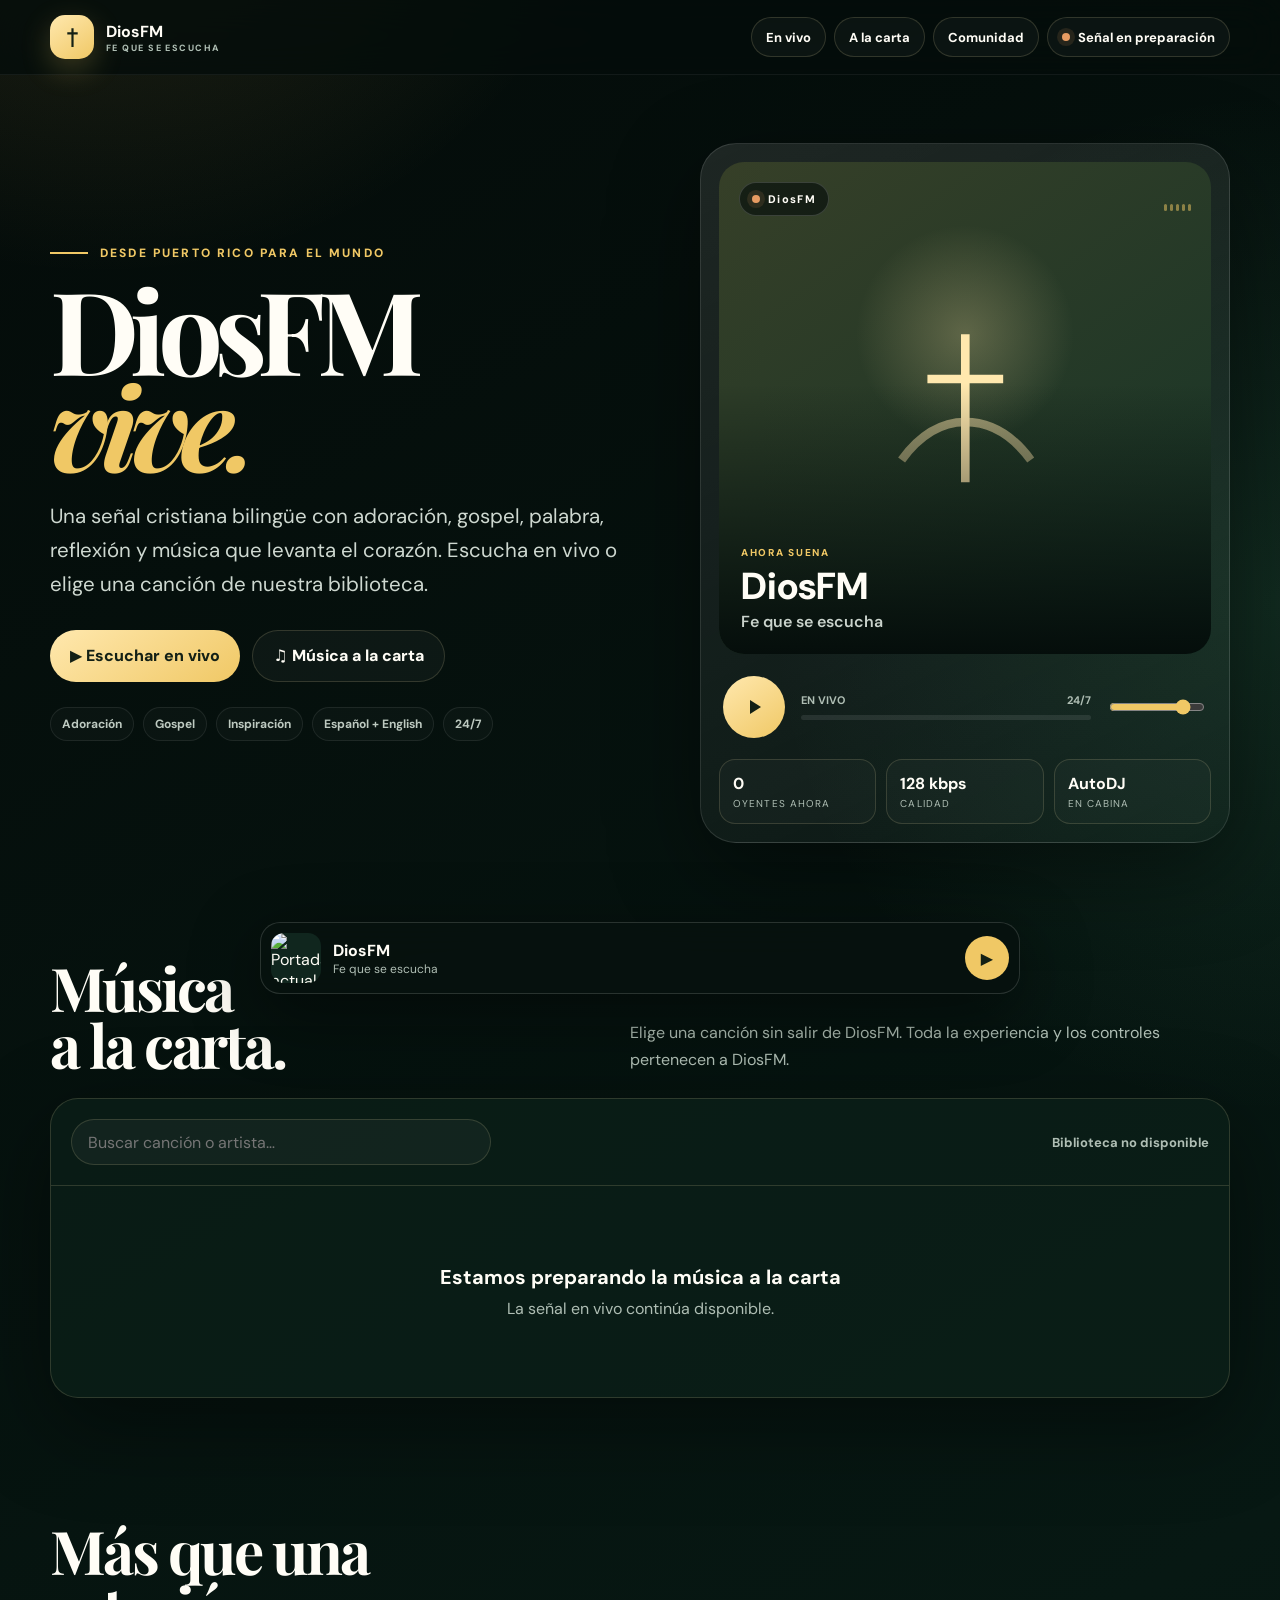
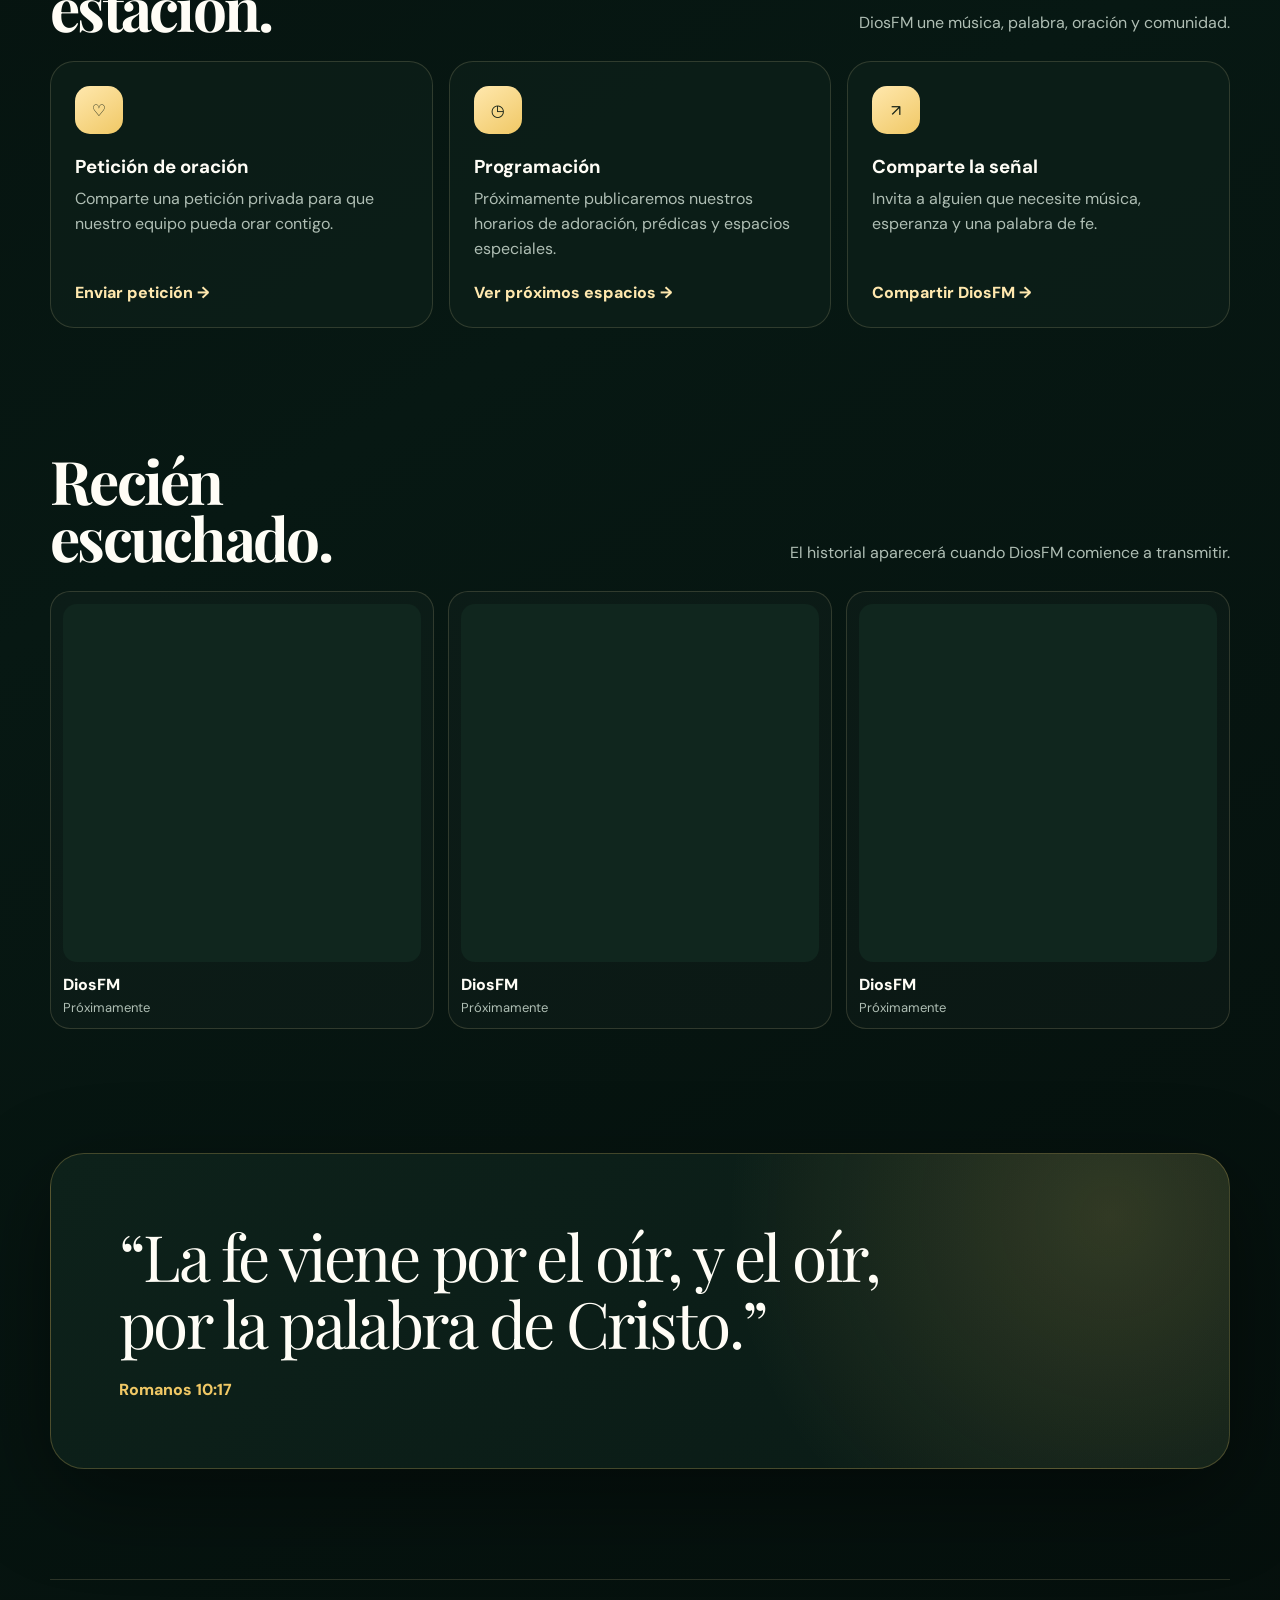
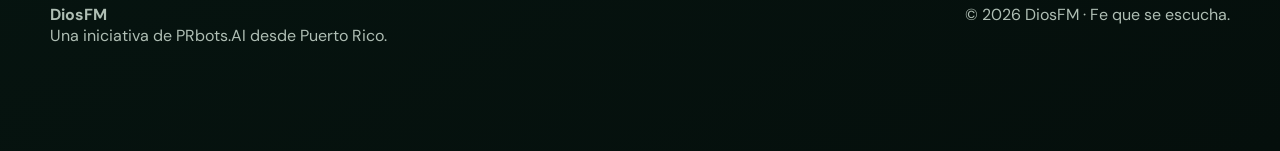
==== commit 3b057489: "Hide AzuraCast playlist names from DiosFM listeners" ====
--- a/diosfm/index.html
+++ b/diosfm/index.html
@@ -19,7 +19,7 @@
     *{box-sizing:border-box}html{scroll-behavior:smooth}body{margin:0;color:var(--text);font-family:"DM Sans",system-ui,sans-serif;background:radial-gradient(circle at 8% -8%,rgba(240,200,101,.17),transparent 34rem),radial-gradient(circle at 100% 18%,rgba(96,211,148,.12),transparent 32rem),linear-gradient(150deg,#040b09,#071813 55%,#050f0c);min-height:100vh}button,input{font:inherit}button{color:inherit}a{color:inherit}.shell{width:min(1180px,calc(100% - 32px));margin:auto}.topbar{position:sticky;top:0;z-index:20;background:rgba(4,13,10,.8);backdrop-filter:blur(22px);border-bottom:1px solid rgba(255,255,255,.06)}.nav{min-height:74px;display:flex;align-items:center;justify-content:space-between;gap:16px}.brand{display:flex;align-items:center;gap:12px;text-decoration:none;font-weight:800}.brand-mark{width:44px;aspect-ratio:1;display:grid;place-items:center;border-radius:15px;background:linear-gradient(145deg,var(--gold2),var(--gold));color:#142015;box-shadow:0 10px 30px rgba(240,200,101,.24)}.brand-mark svg{width:25px}.brand small{display:block;color:var(--muted);font-size:9px;text-transform:uppercase;letter-spacing:.16em}.nav-links{display:flex;align-items:center;gap:8px}.nav-links a,.status{display:inline-flex;align-items:center;gap:8px;min-height:40px;padding:0 14px;border:1px solid var(--line);border-radius:999px;background:rgba(255,255,255,.035);font-size:13px;font-weight:700;text-decoration:none}.dot{width:8px;height:8px;border-radius:50%;background:#e79b62;box-shadow:0 0 0 5px rgba(231,155,98,.12)}.dot.live{background:var(--green);box-shadow:0 0 0 5px rgba(96,211,148,.12),0 0 20px rgba(96,211,148,.45)}
     .hero{padding:68px 0 54px}.hero-grid{display:grid;grid-template-columns:minmax(0,1.04fr) minmax(380px,.96fr);gap:clamp(34px,6vw,76px);align-items:center}.eyebrow{display:flex;align-items:center;gap:12px;color:var(--gold);font-size:12px;font-weight:800;letter-spacing:.18em;text-transform:uppercase}.eyebrow:before{content:"";width:38px;height:2px;background:currentColor}h1{margin:20px 0 0;font-family:"Playfair Display",serif;font-size:clamp(4rem,9vw,8.2rem);line-height:.83;letter-spacing:-.075em}h1 em{display:block;color:var(--gold)}.hero-copy{max-width:650px;margin:28px 0 0;color:#ced8d0;font-size:clamp(1.05rem,1.8vw,1.28rem);line-height:1.65}.hero-actions{display:flex;flex-wrap:wrap;gap:12px;margin-top:28px}.btn{min-height:52px;display:inline-flex;align-items:center;justify-content:center;padding:0 20px;border-radius:999px;border:1px solid var(--line);background:rgba(255,255,255,.035);font-weight:800;text-decoration:none;cursor:pointer}.btn.primary{border:0;color:#132015;background:linear-gradient(145deg,var(--gold2),var(--gold))}.tags{display:flex;flex-wrap:wrap;gap:9px;margin-top:25px}.tags span{padding:8px 11px;border:1px solid rgba(255,255,255,.08);border-radius:999px;color:#bdc9c0;background:rgba(255,255,255,.025);font-size:12px;font-weight:700}
     .player{position:relative;overflow:hidden;padding:18px;border:1px solid rgba(255,255,255,.12);border-radius:36px;background:linear-gradient(155deg,rgba(255,255,255,.10),rgba(255,255,255,.025));box-shadow:var(--shadow)}.cover{position:relative;aspect-ratio:1;overflow:hidden;border-radius:25px;background:radial-gradient(circle at 50% 35%,rgba(255,230,166,.25),transparent 27%),linear-gradient(145deg,rgba(240,200,101,.18),rgba(96,211,148,.11)),#0d211a}.cover:after{content:"";position:absolute;inset:0;background:linear-gradient(to top,rgba(4,12,10,.96),transparent 55%)}.cover-art{width:100%;height:100%;object-fit:cover;opacity:0;transition:.45s}.cover-art.ready{opacity:.9}.fallback{position:absolute;inset:0;display:grid;place-items:center;color:var(--gold2)}.fallback svg{width:42%}.cover-top{position:absolute;z-index:2;left:20px;right:20px;top:20px;display:flex;justify-content:space-between;align-items:center}.badge{display:flex;align-items:center;gap:8px;padding:9px 12px;border:1px solid rgba(255,255,255,.16);border-radius:999px;background:rgba(4,12,10,.62);font-size:11px;font-weight:800;letter-spacing:.12em}.eq{height:24px;display:flex;align-items:flex-end;gap:3px}.eq i{width:3px;height:7px;border-radius:9px;background:var(--gold);opacity:.5}.playing .eq i{animation:bounce .62s ease-in-out infinite alternate;opacity:1}.playing .eq i:nth-child(2){animation-delay:-.2s}.playing .eq i:nth-child(3){animation-delay:-.4s}.playing .eq i:nth-child(4){animation-delay:-.1s}.playing .eq i:nth-child(5){animation-delay:-.35s}@keyframes bounce{to{transform:scaleY(3)}}.track-info{position:absolute;z-index:2;left:22px;right:22px;bottom:22px}.kicker{color:var(--gold);font-size:10px;font-weight:800;text-transform:uppercase;letter-spacing:.17em}.track-title{margin:8px 0 4px;font-size:clamp(1.5rem,3vw,2.35rem);font-weight:800;line-height:1.05}.track-artist{color:#cad3cc;font-weight:600}.controls{display:grid;grid-template-columns:auto 1fr auto;align-items:center;gap:16px;padding:22px 4px 3px}.play{width:62px;height:62px;border:0;border-radius:50%;display:grid;place-items:center;background:linear-gradient(145deg,var(--gold2),var(--gold));color:#132015;cursor:pointer}.play svg{width:24px;fill:currentColor}.progress-meta{display:flex;justify-content:space-between;margin-bottom:8px;color:var(--muted);font-size:11px;font-weight:700}.progress{height:5px;border-radius:99px;background:rgba(255,255,255,.09);overflow:hidden}.bar{height:100%;width:0;background:linear-gradient(90deg,var(--gold),var(--green))}.volume{width:96px;accent-color:var(--gold)}.metrics{display:grid;grid-template-columns:repeat(3,1fr);gap:10px;margin-top:18px}.metric{padding:13px;border:1px solid var(--line);border-radius:16px;background:rgba(255,255,255,.025)}.metric strong{display:block}.metric span{display:block;margin-top:3px;color:var(--muted);font-size:10px;text-transform:uppercase;letter-spacing:.11em}
-    .section{padding:62px 0}.section-head{display:flex;align-items:end;justify-content:space-between;gap:22px;margin-bottom:25px}.section-head h2{margin:0;font-family:"Playfair Display",serif;font-size:clamp(2.3rem,4.7vw,4.3rem);line-height:.95;letter-spacing:-.045em}.section-head p{max-width:600px;margin:0;color:var(--muted);line-height:1.65}.library{overflow:hidden;border:1px solid var(--line);border-radius:28px;background:rgba(13,33,26,.68);box-shadow:var(--shadow)}.toolbar{display:flex;align-items:center;justify-content:space-between;gap:16px;padding:20px;border-bottom:1px solid var(--line)}.search{width:min(420px,100%);min-height:46px;padding:0 16px;border:1px solid var(--line);border-radius:999px;color:var(--text);background:rgba(255,255,255,.04);outline:none}.count{color:var(--muted);font-size:13px;font-weight:700}.library-grid{display:grid;grid-template-columns:repeat(3,1fr);gap:14px;padding:20px}.track-card{display:grid;grid-template-columns:70px minmax(0,1fr) auto;align-items:center;gap:13px;padding:13px;border:1px solid var(--line);border-radius:19px;background:rgba(255,255,255,.027)}.track-card.active{border-color:var(--gold)}.track-card img,.placeholder{width:70px;height:70px;border-radius:14px;object-fit:cover;background:linear-gradient(145deg,#173a2e,#0d211a)}.track-copy{min-width:0}.track-copy strong,.track-copy span{display:block;white-space:nowrap;overflow:hidden;text-overflow:ellipsis}.track-copy span{margin-top:5px;color:var(--muted);font-size:12px}.track-copy small{display:block;margin-top:7px;color:var(--gold);font-size:10px;font-weight:800;text-transform:uppercase}.track-play{width:42px;height:42px;border:0;border-radius:50%;background:var(--gold);color:#132015;cursor:pointer}.state{grid-column:1/-1;padding:58px 24px;text-align:center;color:var(--muted)}.state strong{display:block;margin-bottom:8px;color:var(--text);font-size:20px}
+    .section{padding:62px 0}.section-head{display:flex;align-items:end;justify-content:space-between;gap:22px;margin-bottom:25px}.section-head h2{margin:0;font-family:"Playfair Display",serif;font-size:clamp(2.3rem,4.7vw,4.3rem);line-height:.95;letter-spacing:-.045em}.section-head p{max-width:600px;margin:0;color:var(--muted);line-height:1.65}.library{overflow:hidden;border:1px solid var(--line);border-radius:28px;background:rgba(13,33,26,.68);box-shadow:var(--shadow)}.toolbar{display:flex;align-items:center;justify-content:space-between;gap:16px;padding:20px;border-bottom:1px solid var(--line)}.search{width:min(420px,100%);min-height:46px;padding:0 16px;border:1px solid var(--line);border-radius:999px;color:var(--text);background:rgba(255,255,255,.04);outline:none}.count{color:var(--muted);font-size:13px;font-weight:700}.library-grid{display:grid;grid-template-columns:repeat(3,1fr);gap:14px;padding:20px}.track-card{display:grid;grid-template-columns:70px minmax(0,1fr) auto;align-items:center;gap:13px;padding:13px;border:1px solid var(--line);border-radius:19px;background:rgba(255,255,255,.027)}.track-card.active{border-color:var(--gold)}.track-card img,.placeholder{width:70px;height:70px;border-radius:14px;object-fit:cover;background:linear-gradient(145deg,#173a2e,#0d211a)}.track-copy{min-width:0}.track-copy strong,.track-copy span{display:block;white-space:nowrap;overflow:hidden;text-overflow:ellipsis}.track-copy span{margin-top:5px;color:var(--muted);font-size:12px}.track-play{width:42px;height:42px;border:0;border-radius:50%;background:var(--gold);color:#132015;cursor:pointer}.state{grid-column:1/-1;padding:58px 24px;text-align:center;color:var(--muted)}.state strong{display:block;margin-bottom:8px;color:var(--text);font-size:20px}
     .feature-grid{display:grid;grid-template-columns:repeat(3,1fr);gap:16px}.feature{min-height:215px;padding:24px;display:flex;flex-direction:column;justify-content:space-between;border:1px solid var(--line);border-radius:24px;background:rgba(13,31,25,.78)}.feature-icon{width:48px;aspect-ratio:1;display:grid;place-items:center;border-radius:15px;color:#132015;background:linear-gradient(145deg,var(--gold2),var(--gold))}.feature h3{margin:20px 0 8px}.feature p{margin:0;color:var(--muted);line-height:1.55}.feature a{margin-top:20px;color:var(--gold2);font-weight:800;text-decoration:none}.history-grid{display:grid;grid-template-columns:repeat(3,1fr);gap:14px}.history-card{padding:12px;border:1px solid var(--line);border-radius:20px;background:rgba(255,255,255,.025)}.history-art{width:100%;aspect-ratio:1;object-fit:cover;border-radius:14px;background:#10261e}.history-title{margin:12px 0 4px;font-weight:800;white-space:nowrap;overflow:hidden;text-overflow:ellipsis}.history-artist{color:var(--muted);font-size:13px;white-space:nowrap;overflow:hidden;text-overflow:ellipsis}.verse{padding:clamp(30px,6vw,68px);border:1px solid rgba(240,200,101,.24);border-radius:34px;background:radial-gradient(circle at 90% 20%,rgba(240,200,101,.17),transparent 24rem),linear-gradient(145deg,#0d211a,#0a1b16);box-shadow:var(--shadow)}.verse blockquote{max-width:850px;margin:0;font-family:"Playfair Display",serif;font-size:clamp(2rem,5vw,4.8rem);line-height:1.05;letter-spacing:-.04em}.verse cite{display:block;margin-top:22px;color:var(--gold);font-style:normal;font-weight:800}footer{padding:48px 0 105px;color:var(--muted)}.footer-row{display:flex;justify-content:space-between;gap:20px;border-top:1px solid var(--line);padding-top:24px}.mini{position:fixed;left:50%;bottom:14px;z-index:30;width:min(760px,calc(100% - 24px));transform:translateX(-50%) translateY(150%);display:grid;grid-template-columns:auto 1fr auto;align-items:center;gap:12px;padding:10px;border:1px solid rgba(255,255,255,.14);border-radius:20px;background:rgba(7,18,14,.93);backdrop-filter:blur(24px);box-shadow:0 18px 70px rgba(0,0,0,.48);transition:.35s}.mini.visible{transform:translateX(-50%) translateY(0)}.mini img{width:50px;height:50px;border-radius:13px;object-fit:cover;background:#10261e}.mini-copy{min-width:0}.mini-copy strong,.mini-copy span{display:block;white-space:nowrap;overflow:hidden;text-overflow:ellipsis}.mini-copy span{color:var(--muted);font-size:12px}.mini button{width:44px;height:44px;border:0;border-radius:50%;background:var(--gold);color:#132015}
     @media(max-width:960px){.hero-grid{grid-template-columns:1fr}.player{max-width:620px}.library-grid{grid-template-columns:repeat(2,1fr)}}@media(max-width:680px){.shell{width:min(100% - 22px,1180px)}.nav-links a{display:none}.hero{padding-top:42px}.controls{grid-template-columns:auto 1fr}.volume{display:none}.metrics{grid-template-columns:1fr 1fr}.metrics .metric:last-child{grid-column:1/-1}.section-head{align-items:flex-start;flex-direction:column}.library-grid{grid-template-columns:1fr;padding:12px}.toolbar{align-items:stretch;flex-direction:column}.feature-grid,.history-grid{grid-template-columns:1fr}.footer-row{flex-direction:column}}
   </style>
@@ -28,7 +28,7 @@
 <header class="topbar"><div class="shell nav"><a class="brand" href="#top"><span class="brand-mark"><svg viewBox="0 0 24 24" fill="none" stroke="currentColor" stroke-width="2.1"><path d="M12 3v18M7 8h10"/></svg></span><span><strong>DiosFM</strong><small>Fe que se escucha</small></span></a><div class="nav-links"><a href="#en-vivo">En vivo</a><a href="#biblioteca">A la carta</a><a href="#comunidad">Comunidad</a><span class="status"><span id="statusDot" class="dot"></span><span id="statusText">Preparando señal</span></span></div></div></header>
 <main id="top">
 <section id="en-vivo" class="hero"><div class="shell hero-grid"><div><div class="eyebrow">Desde Puerto Rico para el mundo</div><h1>DiosFM <em>vive.</em></h1><p class="hero-copy">Una señal cristiana bilingüe con adoración, gospel, palabra, reflexión y música que levanta el corazón. Escucha en vivo o elige una canción de nuestra biblioteca.</p><div class="hero-actions"><button id="heroPlay" class="btn primary">▶ Escuchar en vivo</button><a class="btn" href="#biblioteca">♫ Música a la carta</a></div><div class="tags"><span>Adoración</span><span>Gospel</span><span>Inspiración</span><span>Español + English</span><span>24/7</span></div></div><article id="player" class="player"><div class="cover"><img id="coverArt" class="cover-art" alt="Portada actual"><div class="fallback"><svg viewBox="0 0 120 120" fill="none" stroke="currentColor" stroke-width="5"><path d="M60 17v86M38 43h44"/><path d="M23 90c11-15 23-22 37-22s27 7 38 22" opacity=".55"/></svg></div><div class="cover-top"><span class="badge"><span id="coverDot" class="dot"></span><span id="coverStatus">DiosFM</span></span><span class="eq"><i></i><i></i><i></i><i></i><i></i></span></div><div class="track-info"><div id="trackKicker" class="kicker">Ahora suena</div><div id="trackTitle" class="track-title">DiosFM</div><div id="trackArtist" class="track-artist">Fe que se escucha</div></div></div><div class="controls"><button id="playBtn" class="play" aria-label="Reproducir"><svg id="playIcon" viewBox="0 0 24 24"><path d="M8 5v14l11-7z"/></svg></button><div><div class="progress-meta"><span id="elapsed">EN VIVO</span><span id="remaining">24/7</span></div><div class="progress"><div id="progressBar" class="bar"></div></div></div><input id="volume" class="volume" type="range" min="0" max="1" value=".82" step=".02" aria-label="Volumen"></div><div class="metrics"><div class="metric"><strong id="listeners">0</strong><span>Oyentes ahora</span></div><div class="metric"><strong id="quality">128 kbps</strong><span>Calidad</span></div><div class="metric"><strong id="liveHost">AutoDJ</strong><span>En cabina</span></div></div><audio id="audio" preload="none"></audio></article></div></section>
-<section id="biblioteca" class="section"><div class="shell"><div class="section-head"><h2>Música<br>a la carta.</h2><p>Elige una canción sin salir de DiosFM. Toda la experiencia es nuestra; AzuraCast trabaja solamente como motor en segundo plano.</p></div><div class="library"><div class="toolbar"><input id="librarySearch" class="search" type="search" placeholder="Buscar canción, artista o playlist…"><span id="libraryCount" class="count">Cargando biblioteca…</span></div><div id="libraryGrid" class="library-grid"><div class="state"><strong>Preparando la biblioteca</strong>Buscando canciones disponibles.</div></div></div></div></section>
+<section id="biblioteca" class="section"><div class="shell"><div class="section-head"><h2>Música<br>a la carta.</h2><p>Elige una canción sin salir de DiosFM. Toda la experiencia y los controles pertenecen a DiosFM.</p></div><div class="library"><div class="toolbar"><input id="librarySearch" class="search" type="search" placeholder="Buscar canción o artista…"><span id="libraryCount" class="count">Cargando biblioteca…</span></div><div id="libraryGrid" class="library-grid"><div class="state"><strong>Preparando la biblioteca</strong>Buscando canciones disponibles.</div></div></div></div></section>
 <section id="comunidad" class="section"><div class="shell"><div class="section-head"><h2>Más que una<br>estación.</h2><p>DiosFM une música, palabra, oración y comunidad.</p></div><div class="feature-grid"><article class="feature"><div><div class="feature-icon">♡</div><h3>Petición de oración</h3><p>Comparte una petición privada para que nuestro equipo pueda orar contigo.</p></div><a href="mailto:chatbot@prbots.ai?subject=Petici%C3%B3n%20de%20oraci%C3%B3n%20-%20DiosFM">Enviar petición →</a></article><article class="feature"><div><div class="feature-icon">◷</div><h3>Programación</h3><p>Próximamente publicaremos nuestros horarios de adoración, prédicas y espacios especiales.</p></div><a href="#comunidad">Ver próximos espacios →</a></article><article class="feature"><div><div class="feature-icon">↗</div><h3>Comparte la señal</h3><p>Invita a alguien que necesite música, esperanza y una palabra de fe.</p></div><a id="shareLink" href="#">Compartir DiosFM →</a></article></div></div></section>
 <section class="section"><div class="shell"><div class="section-head"><h2>Recién<br>escuchado.</h2><p id="historyIntro">El historial aparecerá cuando DiosFM comience a transmitir.</p></div><div id="historyGrid" class="history-grid"></div></div></section>
 <section class="section"><div class="shell"><div class="verse"><blockquote>“La fe viene por el oír, y el oír, por la palabra de Cristo.”</blockquote><cite>Romanos 10:17</cite></div></div></section>
@@ -44,11 +44,11 @@
 function buttons(){const paused=!playing;$('playIcon').innerHTML=paused?'<path d="M8 5v14l11-7z"/>':'<path d="M6 5h4v14H6zm8 0h4v14h-4z"/>';$('miniBtn').textContent=paused?'▶':'❚❚';$('heroPlay').textContent=mode==='live'?(paused?'▶ Escuchar en vivo':'❚❚ Pausar señal'):'▶ Volver a la señal en vivo';player.classList.toggle('playing',playing)}
 async function playLive(){mode='live';currentTrack=null;renderCatalog(catalog,$('librarySearch').value);$('trackKicker').textContent='Ahora suena';audio.src=STREAM+'?live='+Date.now();try{await audio.play()}catch(e){console.error(e)}}
 async function toggle(){if(mode!=='live'&&!playing){try{await audio.play()}catch(e){}return}if(!playing)await playLive();else audio.pause()}
-async function playTrack(item){mode='ondemand';currentTrack=item.track_id;const s=item.media||{};audio.src=abs(item.download_url);$('trackKicker').textContent='A la carta';setTrack(s.title||s.text||'DiosFM',s.artist||item.playlist||'DiosFM',s.art);$('elapsed').textContent='A LA CARTA';$('remaining').textContent=item.playlist||'DiosFM';$('progressBar').style.width='0%';renderCatalog(catalog,$('librarySearch').value);try{await audio.play()}catch(e){console.error(e)}}
+async function playTrack(item){mode='ondemand';currentTrack=item.track_id;const s=item.media||{};audio.src=abs(item.download_url);$('trackKicker').textContent='A la carta';setTrack(s.title||s.text||'DiosFM',s.artist||'DiosFM',s.art);$('elapsed').textContent='A LA CARTA';$('remaining').textContent='DIOSFM';$('progressBar').style.width='0%';renderCatalog(catalog,$('librarySearch').value);try{await audio.play()}catch(e){console.error(e)}}
 function setTrack(title,artist,art){$('trackTitle').textContent=title;$('trackArtist').textContent=artist;$('miniTitle').textContent=title;$('miniArtist').textContent=artist;if(art){$('coverArt').onload=()=>$('coverArt').classList.add('ready');$('coverArt').src=art;$('miniArt').src=art}}
 [$('playBtn'),$('miniBtn')].forEach(b=>b.addEventListener('click',toggle));$('heroPlay').addEventListener('click',()=>mode==='live'?toggle():playLive());volume.addEventListener('input',()=>audio.volume=Number(volume.value));audio.addEventListener('play',()=>{playing=true;$('miniPlayer').classList.add('visible');buttons()});audio.addEventListener('pause',()=>{playing=false;buttons()});audio.addEventListener('ended',()=>{playing=false;if(mode==='ondemand')playLive();else buttons()});audio.addEventListener('timeupdate',()=>{if(mode!=='ondemand'||!Number.isFinite(audio.duration)||!audio.duration)return;$('elapsed').textContent=format(audio.currentTime);$('remaining').textContent='-'+format(Math.max(0,audio.duration-audio.currentTime));$('progressBar').style.width=Math.min(100,audio.currentTime/audio.duration*100)+'%'});
 function format(s){return Number.isFinite(s)?Math.floor(s/60)+':'+Math.floor(s%60).toString().padStart(2,'0'):'--:--'}
-function renderCatalog(items,q=''){const grid=$('libraryGrid'),term=q.trim().toLowerCase(),filtered=items.filter(i=>{const s=i.media||{};return[s.title,s.artist,s.album,s.genre,s.text,i.playlist].filter(Boolean).join(' ').toLowerCase().includes(term)});$('libraryCount').textContent=filtered.length+' '+(filtered.length===1?'canción':'canciones');if(!items.length){grid.innerHTML='<div class="state"><strong>La biblioteca todavía está vacía</strong>Activa On-Demand Streaming y marca Include in On-Demand Player en las playlists que quieras publicar.</div>';return}if(!filtered.length){grid.innerHTML='<div class="state"><strong>No encontramos resultados</strong>Prueba con otra canción, artista o playlist.</div>';return}grid.innerHTML=filtered.map(i=>{const s=i.media||{},title=esc(s.title||s.text||'DiosFM'),artist=esc(s.artist||'Fe que se escucha'),list=esc(i.playlist||s.album||'DiosFM'),art=s.art?'<img src="'+esc(s.art)+'" alt="" loading="lazy">':'<div class="placeholder"></div>';return'<article class="track-card '+(currentTrack===i.track_id?'active':'')+'">'+art+'<div class="track-copy"><strong>'+title+'</strong><span>'+artist+'</span><small>'+list+'</small></div><button class="track-play" data-track="'+esc(i.track_id)+'">'+(currentTrack===i.track_id&&playing?'❚❚':'▶')+'</button></article>'}).join('');grid.querySelectorAll('[data-track]').forEach(b=>b.addEventListener('click',()=>{const t=catalog.find(x=>String(x.track_id)===b.dataset.track);if(t)playTrack(t)}))}
+function renderCatalog(items,q=''){const grid=$('libraryGrid'),term=q.trim().toLowerCase(),filtered=items.filter(i=>{const s=i.media||{};return[s.title,s.artist,s.album,s.genre,s.text].filter(Boolean).join(' ').toLowerCase().includes(term)});$('libraryCount').textContent=filtered.length+' '+(filtered.length===1?'canción':'canciones');if(!items.length){grid.innerHTML='<div class="state"><strong>La biblioteca estará disponible muy pronto</strong>Estamos preparando nuevas canciones para ti.</div>';return}if(!filtered.length){grid.innerHTML='<div class="state"><strong>No encontramos resultados</strong>Prueba con otra canción o artista.</div>';return}grid.innerHTML=filtered.map(i=>{const s=i.media||{},title=esc(s.title||s.text||'DiosFM'),artist=esc(s.artist||'Fe que se escucha'),art=s.art?'<img src="'+esc(s.art)+'" alt="" loading="lazy">':'<div class="placeholder"></div>';return'<article class="track-card '+(currentTrack===i.track_id?'active':'')+'">'+art+'<div class="track-copy"><strong>'+title+'</strong><span>'+artist+'</span></div><button class="track-play" data-track="'+esc(i.track_id)+'">'+(currentTrack===i.track_id&&playing?'❚❚':'▶')+'</button></article>'}).join('');grid.querySelectorAll('[data-track]').forEach(b=>b.addEventListener('click',()=>{const t=catalog.find(x=>String(x.track_id)===b.dataset.track);if(t)playTrack(t)}))}
 async function loadCatalog(){try{const r=await fetch(ONDEMAND,{cache:'no-store'});if(!r.ok)throw new Error(r.status);catalog=await r.json();renderCatalog(catalog)}catch(e){$('libraryCount').textContent='Biblioteca no disponible';$('libraryGrid').innerHTML='<div class="state"><strong>Estamos preparando la música a la carta</strong>La señal en vivo continúa disponible.</div>'}}
 $('librarySearch').addEventListener('input',e=>renderCatalog(catalog,e.target.value));
 function renderHistory(history=[]){const grid=$('historyGrid'),items=history.slice(0,HISTORY_LIMIT);if(!items.length){$('historyIntro').textContent='El historial aparecerá cuando DiosFM comience a transmitir.';grid.innerHTML=Array.from({length:HISTORY_LIMIT},()=>'<article class="history-card"><div class="history-art"></div><div class="history-title">DiosFM</div><div class="history-artist">Próximamente</div></article>').join('');return}$('historyIntro').textContent='Las '+items.length+' canciones más recientes de nuestra señal en vivo.';grid.innerHTML=items.map(e=>{const s=e.song||{};return'<article class="history-card"><img class="history-art" src="'+esc(s.art||'')+'" alt=""><div class="history-title">'+esc(s.title||s.text||'DiosFM')+'</div><div class="history-artist">'+esc(s.artist||'Fe que se escucha')+'</div></article>'}).join('')}
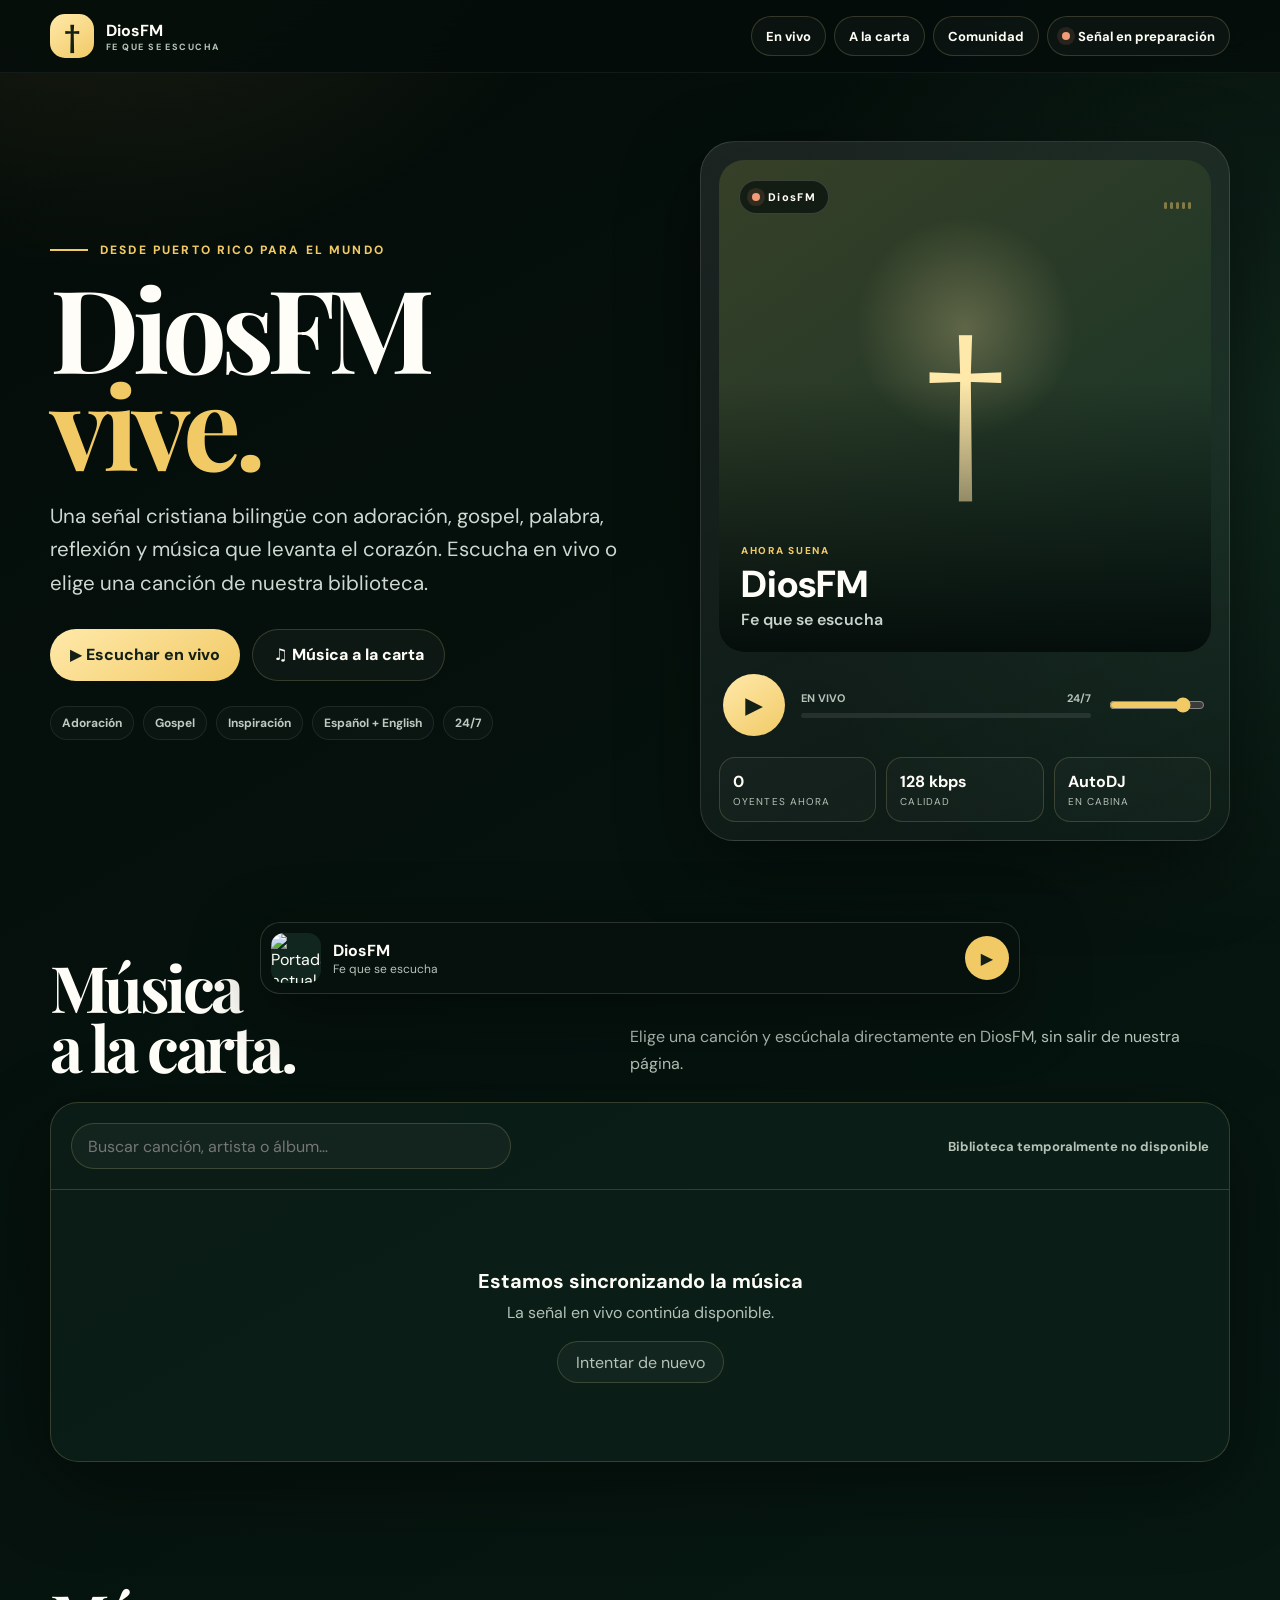
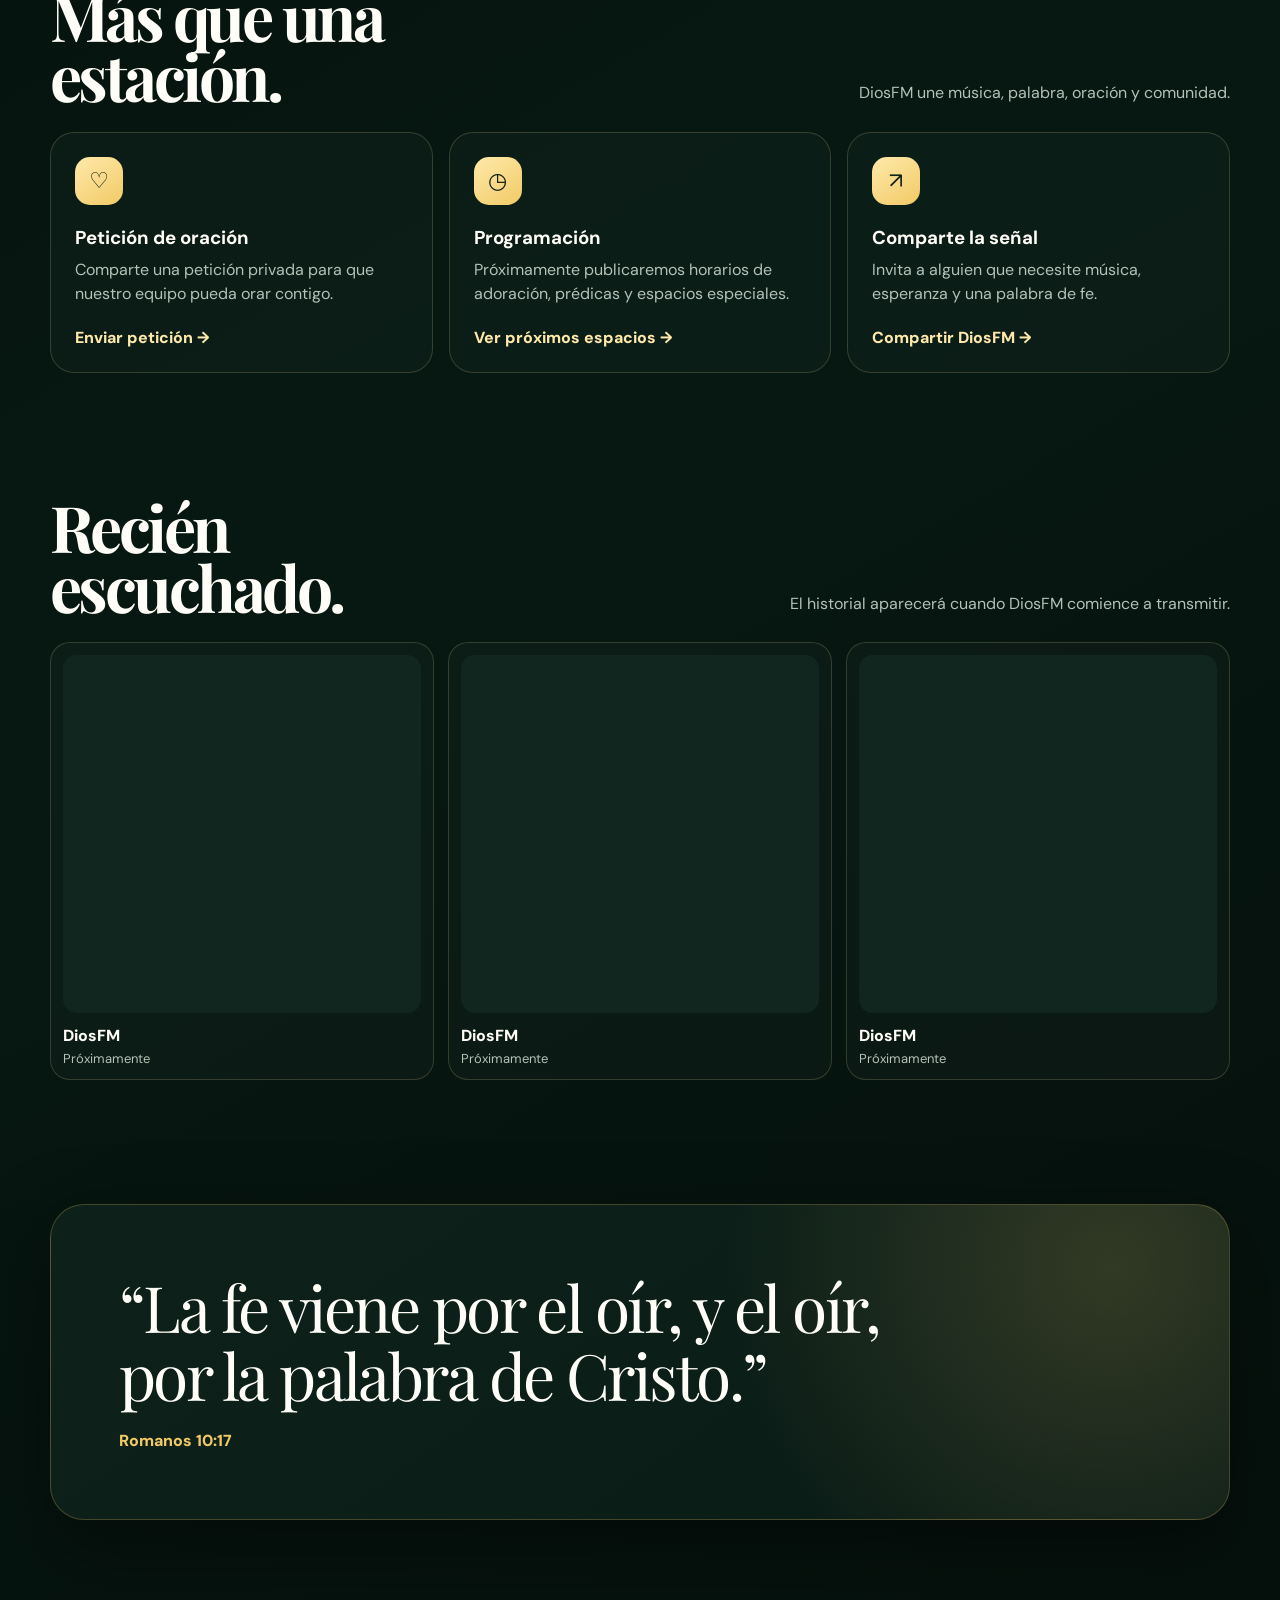
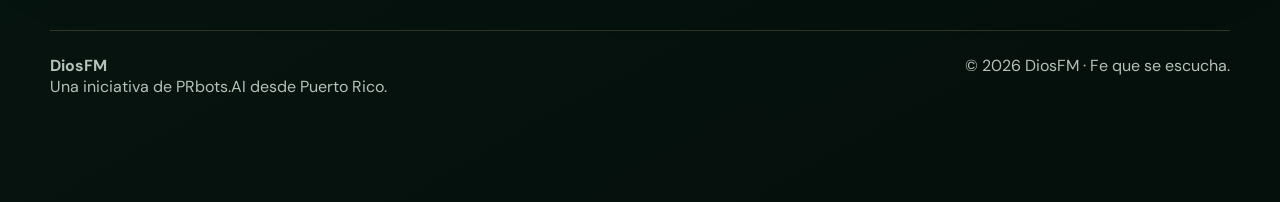
==== commit fd2e4def: "Fix DiosFM custom on-demand catalog response parsing" ====
--- a/diosfm/index.html
+++ b/diosfm/index.html
@@ -1,9 +1,9 @@
-<!DOCTYPE html>
+<!doctype html>
 <html lang="es-PR">
 <head>
   <meta charset="utf-8">
   <meta name="viewport" content="width=device-width,initial-scale=1">
-  <meta name="theme-color" content="#071612">
+  <meta name="theme-color" content="#06120e">
   <title>DiosFM — Fe que se escucha</title>
   <meta name="description" content="DiosFM: adoración, gospel, palabra y esperanza desde Puerto Rico. Escucha en vivo o elige música a la carta.">
   <meta property="og:title" content="DiosFM — Fe que se escucha">
@@ -13,51 +13,61 @@
   <link rel="preconnect" href="https://radio.prbots.ai">
   <link rel="preconnect" href="https://fonts.googleapis.com">
   <link rel="preconnect" href="https://fonts.gstatic.com" crossorigin>
-  <link href="https://fonts.googleapis.com/css2?family=DM+Sans:wght@400;500;600;700;800&family=Playfair+Display:ital,wght@0,700;1,700&display=swap" rel="stylesheet">
+  <link href="https://fonts.googleapis.com/css2?family=DM+Sans:wght@400;500;600;700;800&family=Playfair+Display:wght@700&display=swap" rel="stylesheet">
   <style>
-    :root{--bg:#05100d;--panel:#0c2119;--panel2:#102b21;--line:rgba(240,222,166,.16);--text:#fffdf6;--muted:#afbeb4;--gold:#f0c865;--gold2:#ffe8ae;--green:#60d394;--shadow:0 28px 90px rgba(0,0,0,.42)}
-    *{box-sizing:border-box}html{scroll-behavior:smooth}body{margin:0;color:var(--text);font-family:"DM Sans",system-ui,sans-serif;background:radial-gradient(circle at 8% -8%,rgba(240,200,101,.17),transparent 34rem),radial-gradient(circle at 100% 18%,rgba(96,211,148,.12),transparent 32rem),linear-gradient(150deg,#040b09,#071813 55%,#050f0c);min-height:100vh}button,input{font:inherit}button{color:inherit}a{color:inherit}.shell{width:min(1180px,calc(100% - 32px));margin:auto}.topbar{position:sticky;top:0;z-index:20;background:rgba(4,13,10,.8);backdrop-filter:blur(22px);border-bottom:1px solid rgba(255,255,255,.06)}.nav{min-height:74px;display:flex;align-items:center;justify-content:space-between;gap:16px}.brand{display:flex;align-items:center;gap:12px;text-decoration:none;font-weight:800}.brand-mark{width:44px;aspect-ratio:1;display:grid;place-items:center;border-radius:15px;background:linear-gradient(145deg,var(--gold2),var(--gold));color:#142015;box-shadow:0 10px 30px rgba(240,200,101,.24)}.brand-mark svg{width:25px}.brand small{display:block;color:var(--muted);font-size:9px;text-transform:uppercase;letter-spacing:.16em}.nav-links{display:flex;align-items:center;gap:8px}.nav-links a,.status{display:inline-flex;align-items:center;gap:8px;min-height:40px;padding:0 14px;border:1px solid var(--line);border-radius:999px;background:rgba(255,255,255,.035);font-size:13px;font-weight:700;text-decoration:none}.dot{width:8px;height:8px;border-radius:50%;background:#e79b62;box-shadow:0 0 0 5px rgba(231,155,98,.12)}.dot.live{background:var(--green);box-shadow:0 0 0 5px rgba(96,211,148,.12),0 0 20px rgba(96,211,148,.45)}
-    .hero{padding:68px 0 54px}.hero-grid{display:grid;grid-template-columns:minmax(0,1.04fr) minmax(380px,.96fr);gap:clamp(34px,6vw,76px);align-items:center}.eyebrow{display:flex;align-items:center;gap:12px;color:var(--gold);font-size:12px;font-weight:800;letter-spacing:.18em;text-transform:uppercase}.eyebrow:before{content:"";width:38px;height:2px;background:currentColor}h1{margin:20px 0 0;font-family:"Playfair Display",serif;font-size:clamp(4rem,9vw,8.2rem);line-height:.83;letter-spacing:-.075em}h1 em{display:block;color:var(--gold)}.hero-copy{max-width:650px;margin:28px 0 0;color:#ced8d0;font-size:clamp(1.05rem,1.8vw,1.28rem);line-height:1.65}.hero-actions{display:flex;flex-wrap:wrap;gap:12px;margin-top:28px}.btn{min-height:52px;display:inline-flex;align-items:center;justify-content:center;padding:0 20px;border-radius:999px;border:1px solid var(--line);background:rgba(255,255,255,.035);font-weight:800;text-decoration:none;cursor:pointer}.btn.primary{border:0;color:#132015;background:linear-gradient(145deg,var(--gold2),var(--gold))}.tags{display:flex;flex-wrap:wrap;gap:9px;margin-top:25px}.tags span{padding:8px 11px;border:1px solid rgba(255,255,255,.08);border-radius:999px;color:#bdc9c0;background:rgba(255,255,255,.025);font-size:12px;font-weight:700}
-    .player{position:relative;overflow:hidden;padding:18px;border:1px solid rgba(255,255,255,.12);border-radius:36px;background:linear-gradient(155deg,rgba(255,255,255,.10),rgba(255,255,255,.025));box-shadow:var(--shadow)}.cover{position:relative;aspect-ratio:1;overflow:hidden;border-radius:25px;background:radial-gradient(circle at 50% 35%,rgba(255,230,166,.25),transparent 27%),linear-gradient(145deg,rgba(240,200,101,.18),rgba(96,211,148,.11)),#0d211a}.cover:after{content:"";position:absolute;inset:0;background:linear-gradient(to top,rgba(4,12,10,.96),transparent 55%)}.cover-art{width:100%;height:100%;object-fit:cover;opacity:0;transition:.45s}.cover-art.ready{opacity:.9}.fallback{position:absolute;inset:0;display:grid;place-items:center;color:var(--gold2)}.fallback svg{width:42%}.cover-top{position:absolute;z-index:2;left:20px;right:20px;top:20px;display:flex;justify-content:space-between;align-items:center}.badge{display:flex;align-items:center;gap:8px;padding:9px 12px;border:1px solid rgba(255,255,255,.16);border-radius:999px;background:rgba(4,12,10,.62);font-size:11px;font-weight:800;letter-spacing:.12em}.eq{height:24px;display:flex;align-items:flex-end;gap:3px}.eq i{width:3px;height:7px;border-radius:9px;background:var(--gold);opacity:.5}.playing .eq i{animation:bounce .62s ease-in-out infinite alternate;opacity:1}.playing .eq i:nth-child(2){animation-delay:-.2s}.playing .eq i:nth-child(3){animation-delay:-.4s}.playing .eq i:nth-child(4){animation-delay:-.1s}.playing .eq i:nth-child(5){animation-delay:-.35s}@keyframes bounce{to{transform:scaleY(3)}}.track-info{position:absolute;z-index:2;left:22px;right:22px;bottom:22px}.kicker{color:var(--gold);font-size:10px;font-weight:800;text-transform:uppercase;letter-spacing:.17em}.track-title{margin:8px 0 4px;font-size:clamp(1.5rem,3vw,2.35rem);font-weight:800;line-height:1.05}.track-artist{color:#cad3cc;font-weight:600}.controls{display:grid;grid-template-columns:auto 1fr auto;align-items:center;gap:16px;padding:22px 4px 3px}.play{width:62px;height:62px;border:0;border-radius:50%;display:grid;place-items:center;background:linear-gradient(145deg,var(--gold2),var(--gold));color:#132015;cursor:pointer}.play svg{width:24px;fill:currentColor}.progress-meta{display:flex;justify-content:space-between;margin-bottom:8px;color:var(--muted);font-size:11px;font-weight:700}.progress{height:5px;border-radius:99px;background:rgba(255,255,255,.09);overflow:hidden}.bar{height:100%;width:0;background:linear-gradient(90deg,var(--gold),var(--green))}.volume{width:96px;accent-color:var(--gold)}.metrics{display:grid;grid-template-columns:repeat(3,1fr);gap:10px;margin-top:18px}.metric{padding:13px;border:1px solid var(--line);border-radius:16px;background:rgba(255,255,255,.025)}.metric strong{display:block}.metric span{display:block;margin-top:3px;color:var(--muted);font-size:10px;text-transform:uppercase;letter-spacing:.11em}
-    .section{padding:62px 0}.section-head{display:flex;align-items:end;justify-content:space-between;gap:22px;margin-bottom:25px}.section-head h2{margin:0;font-family:"Playfair Display",serif;font-size:clamp(2.3rem,4.7vw,4.3rem);line-height:.95;letter-spacing:-.045em}.section-head p{max-width:600px;margin:0;color:var(--muted);line-height:1.65}.library{overflow:hidden;border:1px solid var(--line);border-radius:28px;background:rgba(13,33,26,.68);box-shadow:var(--shadow)}.toolbar{display:flex;align-items:center;justify-content:space-between;gap:16px;padding:20px;border-bottom:1px solid var(--line)}.search{width:min(420px,100%);min-height:46px;padding:0 16px;border:1px solid var(--line);border-radius:999px;color:var(--text);background:rgba(255,255,255,.04);outline:none}.count{color:var(--muted);font-size:13px;font-weight:700}.library-grid{display:grid;grid-template-columns:repeat(3,1fr);gap:14px;padding:20px}.track-card{display:grid;grid-template-columns:70px minmax(0,1fr) auto;align-items:center;gap:13px;padding:13px;border:1px solid var(--line);border-radius:19px;background:rgba(255,255,255,.027)}.track-card.active{border-color:var(--gold)}.track-card img,.placeholder{width:70px;height:70px;border-radius:14px;object-fit:cover;background:linear-gradient(145deg,#173a2e,#0d211a)}.track-copy{min-width:0}.track-copy strong,.track-copy span{display:block;white-space:nowrap;overflow:hidden;text-overflow:ellipsis}.track-copy span{margin-top:5px;color:var(--muted);font-size:12px}.track-play{width:42px;height:42px;border:0;border-radius:50%;background:var(--gold);color:#132015;cursor:pointer}.state{grid-column:1/-1;padding:58px 24px;text-align:center;color:var(--muted)}.state strong{display:block;margin-bottom:8px;color:var(--text);font-size:20px}
-    .feature-grid{display:grid;grid-template-columns:repeat(3,1fr);gap:16px}.feature{min-height:215px;padding:24px;display:flex;flex-direction:column;justify-content:space-between;border:1px solid var(--line);border-radius:24px;background:rgba(13,31,25,.78)}.feature-icon{width:48px;aspect-ratio:1;display:grid;place-items:center;border-radius:15px;color:#132015;background:linear-gradient(145deg,var(--gold2),var(--gold))}.feature h3{margin:20px 0 8px}.feature p{margin:0;color:var(--muted);line-height:1.55}.feature a{margin-top:20px;color:var(--gold2);font-weight:800;text-decoration:none}.history-grid{display:grid;grid-template-columns:repeat(3,1fr);gap:14px}.history-card{padding:12px;border:1px solid var(--line);border-radius:20px;background:rgba(255,255,255,.025)}.history-art{width:100%;aspect-ratio:1;object-fit:cover;border-radius:14px;background:#10261e}.history-title{margin:12px 0 4px;font-weight:800;white-space:nowrap;overflow:hidden;text-overflow:ellipsis}.history-artist{color:var(--muted);font-size:13px;white-space:nowrap;overflow:hidden;text-overflow:ellipsis}.verse{padding:clamp(30px,6vw,68px);border:1px solid rgba(240,200,101,.24);border-radius:34px;background:radial-gradient(circle at 90% 20%,rgba(240,200,101,.17),transparent 24rem),linear-gradient(145deg,#0d211a,#0a1b16);box-shadow:var(--shadow)}.verse blockquote{max-width:850px;margin:0;font-family:"Playfair Display",serif;font-size:clamp(2rem,5vw,4.8rem);line-height:1.05;letter-spacing:-.04em}.verse cite{display:block;margin-top:22px;color:var(--gold);font-style:normal;font-weight:800}footer{padding:48px 0 105px;color:var(--muted)}.footer-row{display:flex;justify-content:space-between;gap:20px;border-top:1px solid var(--line);padding-top:24px}.mini{position:fixed;left:50%;bottom:14px;z-index:30;width:min(760px,calc(100% - 24px));transform:translateX(-50%) translateY(150%);display:grid;grid-template-columns:auto 1fr auto;align-items:center;gap:12px;padding:10px;border:1px solid rgba(255,255,255,.14);border-radius:20px;background:rgba(7,18,14,.93);backdrop-filter:blur(24px);box-shadow:0 18px 70px rgba(0,0,0,.48);transition:.35s}.mini.visible{transform:translateX(-50%) translateY(0)}.mini img{width:50px;height:50px;border-radius:13px;object-fit:cover;background:#10261e}.mini-copy{min-width:0}.mini-copy strong,.mini-copy span{display:block;white-space:nowrap;overflow:hidden;text-overflow:ellipsis}.mini-copy span{color:var(--muted);font-size:12px}.mini button{width:44px;height:44px;border:0;border-radius:50%;background:var(--gold);color:#132015}
-    @media(max-width:960px){.hero-grid{grid-template-columns:1fr}.player{max-width:620px}.library-grid{grid-template-columns:repeat(2,1fr)}}@media(max-width:680px){.shell{width:min(100% - 22px,1180px)}.nav-links a{display:none}.hero{padding-top:42px}.controls{grid-template-columns:auto 1fr}.volume{display:none}.metrics{grid-template-columns:1fr 1fr}.metrics .metric:last-child{grid-column:1/-1}.section-head{align-items:flex-start;flex-direction:column}.library-grid{grid-template-columns:1fr;padding:12px}.toolbar{align-items:stretch;flex-direction:column}.feature-grid,.history-grid{grid-template-columns:1fr}.footer-row{flex-direction:column}}
+    :root{--bg:#05110d;--panel:#0b2119;--panel2:#102b21;--line:rgba(241,219,157,.18);--text:#fffdf7;--muted:#b4c2b8;--gold:#f1ca66;--gold2:#ffe9aa;--green:#68d89b;--danger:#f19b77;--shadow:0 26px 80px rgba(0,0,0,.42)}
+    *{box-sizing:border-box}html{scroll-behavior:smooth}body{margin:0;min-height:100vh;color:var(--text);font-family:"DM Sans",system-ui,sans-serif;background:radial-gradient(circle at 8% -8%,rgba(241,202,102,.15),transparent 34rem),radial-gradient(circle at 100% 12%,rgba(104,216,155,.1),transparent 34rem),linear-gradient(150deg,#040b08,#071812 56%,#050f0b)}
+    button,input{font:inherit}button{color:inherit}a{color:inherit}.shell{width:min(1180px,calc(100% - 32px));margin:auto}.topbar{position:sticky;top:0;z-index:30;border-bottom:1px solid rgba(255,255,255,.06);background:rgba(4,13,10,.82);backdrop-filter:blur(22px)}.nav{min-height:72px;display:flex;align-items:center;justify-content:space-between;gap:16px}.brand{display:flex;align-items:center;gap:12px;text-decoration:none;font-weight:800}.mark{width:44px;height:44px;display:grid;place-items:center;border-radius:15px;background:linear-gradient(145deg,var(--gold2),var(--gold));color:#122015;font-size:27px}.brand small{display:block;color:var(--muted);font-size:9px;letter-spacing:.16em;text-transform:uppercase}.navlinks{display:flex;align-items:center;gap:8px}.navlinks a,.signal{min-height:40px;display:inline-flex;align-items:center;gap:8px;padding:0 14px;border:1px solid var(--line);border-radius:999px;background:rgba(255,255,255,.03);font-size:13px;font-weight:700;text-decoration:none}.dot{width:8px;height:8px;border-radius:50%;background:var(--danger);box-shadow:0 0 0 5px rgba(241,155,119,.12)}.dot.live{background:var(--green);box-shadow:0 0 0 5px rgba(104,216,155,.12),0 0 18px rgba(104,216,155,.4)}
+    .hero{padding:68px 0 54px}.heroGrid{display:grid;grid-template-columns:minmax(0,1.04fr) minmax(380px,.96fr);gap:clamp(34px,6vw,76px);align-items:center}.eyebrow{display:flex;align-items:center;gap:12px;color:var(--gold);font-size:12px;font-weight:800;letter-spacing:.18em;text-transform:uppercase}.eyebrow:before{content:"";width:38px;height:2px;background:currentColor}h1,h2{font-family:"Playfair Display",serif;letter-spacing:-.055em}h1{margin:20px 0 0;font-size:clamp(4rem,9vw,8rem);line-height:.84}h1 em{display:block;color:var(--gold);font-style:normal}.lead{max-width:650px;margin:28px 0 0;color:#ced8d1;font-size:clamp(1.05rem,1.8vw,1.28rem);line-height:1.65}.actions{display:flex;flex-wrap:wrap;gap:12px;margin-top:28px}.btn{min-height:52px;display:inline-flex;align-items:center;justify-content:center;padding:0 20px;border:1px solid var(--line);border-radius:999px;background:rgba(255,255,255,.035);font-weight:800;text-decoration:none;cursor:pointer}.btn.primary{border:0;color:#132015;background:linear-gradient(145deg,var(--gold2),var(--gold))}.tags{display:flex;flex-wrap:wrap;gap:9px;margin-top:25px}.tags span{padding:8px 11px;border:1px solid rgba(255,255,255,.08);border-radius:999px;color:#bdc9c0;background:rgba(255,255,255,.025);font-size:12px;font-weight:700}
+    .player{overflow:hidden;padding:18px;border:1px solid rgba(255,255,255,.12);border-radius:34px;background:linear-gradient(155deg,rgba(255,255,255,.095),rgba(255,255,255,.025));box-shadow:var(--shadow)}.cover{position:relative;aspect-ratio:1;overflow:hidden;border-radius:25px;background:radial-gradient(circle at 50% 34%,rgba(255,230,166,.25),transparent 27%),linear-gradient(145deg,rgba(241,202,102,.18),rgba(104,216,155,.1)),#0d211a}.cover:after{content:"";position:absolute;inset:0;background:linear-gradient(to top,rgba(4,12,10,.96),transparent 55%)}.coverArt{width:100%;height:100%;object-fit:cover;opacity:0;transition:.35s}.coverArt.ready{opacity:.9}.fallback{position:absolute;inset:0;display:grid;place-items:center;color:var(--gold2);font-size:clamp(5rem,13vw,10rem)}.coverTop{position:absolute;z-index:2;left:20px;right:20px;top:20px;display:flex;justify-content:space-between;align-items:center}.badge{display:flex;align-items:center;gap:8px;padding:9px 12px;border:1px solid rgba(255,255,255,.16);border-radius:999px;background:rgba(4,12,10,.65);font-size:11px;font-weight:800;letter-spacing:.12em}.eq{height:24px;display:flex;align-items:flex-end;gap:3px}.eq i{width:3px;height:7px;border-radius:9px;background:var(--gold);opacity:.45}.playing .eq i{animation:bounce .62s ease-in-out infinite alternate;opacity:1}.playing .eq i:nth-child(2){animation-delay:-.2s}.playing .eq i:nth-child(3){animation-delay:-.4s}.playing .eq i:nth-child(4){animation-delay:-.1s}.playing .eq i:nth-child(5){animation-delay:-.35s}@keyframes bounce{to{transform:scaleY(3)}}.trackInfo{position:absolute;z-index:2;left:22px;right:22px;bottom:22px}.kicker{color:var(--gold);font-size:10px;font-weight:800;letter-spacing:.17em;text-transform:uppercase}.title{margin:8px 0 4px;font-size:clamp(1.5rem,3vw,2.35rem);font-weight:800;line-height:1.05}.artist{color:#cad3cc;font-weight:600}.controls{display:grid;grid-template-columns:auto 1fr auto;align-items:center;gap:16px;padding:22px 4px 3px}.play{width:62px;height:62px;border:0;border-radius:50%;display:grid;place-items:center;background:linear-gradient(145deg,var(--gold2),var(--gold));color:#132015;font-size:23px;cursor:pointer}.progressMeta{display:flex;justify-content:space-between;margin-bottom:8px;color:var(--muted);font-size:11px;font-weight:700}.progress{height:5px;overflow:hidden;border-radius:99px;background:rgba(255,255,255,.09)}.bar{height:100%;width:0;background:linear-gradient(90deg,var(--gold),var(--green))}.volume{width:96px;accent-color:var(--gold)}.metrics{display:grid;grid-template-columns:repeat(3,1fr);gap:10px;margin-top:18px}.metric{padding:13px;border:1px solid var(--line);border-radius:16px;background:rgba(255,255,255,.025)}.metric strong{display:block}.metric span{display:block;margin-top:3px;color:var(--muted);font-size:10px;letter-spacing:.11em;text-transform:uppercase}
+    .section{padding:62px 0}.sectionHead{display:flex;align-items:end;justify-content:space-between;gap:22px;margin-bottom:25px}.sectionHead h2{margin:0;font-size:clamp(2.5rem,5vw,4.6rem);line-height:.94}.sectionHead p{max-width:600px;margin:0;color:var(--muted);line-height:1.65}.library{overflow:hidden;border:1px solid var(--line);border-radius:28px;background:rgba(13,33,26,.7);box-shadow:var(--shadow)}.toolbar{display:flex;align-items:center;justify-content:space-between;gap:16px;padding:20px;border-bottom:1px solid var(--line)}.search{width:min(440px,100%);min-height:46px;padding:0 16px;border:1px solid var(--line);border-radius:999px;color:var(--text);background:rgba(255,255,255,.04);outline:none}.count{color:var(--muted);font-size:13px;font-weight:700}.grid{display:grid;grid-template-columns:repeat(3,1fr);gap:14px;padding:20px}.card{display:grid;grid-template-columns:70px minmax(0,1fr) auto;align-items:center;gap:13px;padding:13px;border:1px solid var(--line);border-radius:19px;background:rgba(255,255,255,.027)}.card.active{border-color:var(--gold)}.card img,.placeholder{width:70px;height:70px;border-radius:14px;object-fit:cover;background:linear-gradient(145deg,#173a2e,#0d211a)}.copy{min-width:0}.copy strong,.copy span{display:block;white-space:nowrap;overflow:hidden;text-overflow:ellipsis}.copy span{margin-top:5px;color:var(--muted);font-size:12px}.trackBtn{width:42px;height:42px;border:0;border-radius:50%;background:var(--gold);color:#132015;cursor:pointer}.state{grid-column:1/-1;padding:58px 24px;text-align:center;color:var(--muted)}.state strong{display:block;margin-bottom:8px;color:var(--text);font-size:20px}.retry{margin-top:18px;min-height:42px;padding:0 18px;border:1px solid var(--line);border-radius:999px;background:rgba(255,255,255,.04);cursor:pointer}
+    .featureGrid{display:grid;grid-template-columns:repeat(3,1fr);gap:16px}.feature{min-height:215px;padding:24px;display:flex;flex-direction:column;justify-content:space-between;border:1px solid var(--line);border-radius:24px;background:rgba(13,31,25,.78)}.icon{width:48px;height:48px;display:grid;place-items:center;border-radius:15px;color:#132015;background:linear-gradient(145deg,var(--gold2),var(--gold));font-size:22px}.feature h3{margin:20px 0 8px}.feature p{margin:0;color:var(--muted);line-height:1.55}.feature a{margin-top:20px;color:var(--gold2);font-weight:800;text-decoration:none}.history{display:grid;grid-template-columns:repeat(3,1fr);gap:14px}.historyCard{padding:12px;border:1px solid var(--line);border-radius:20px;background:rgba(255,255,255,.025)}.historyArt{width:100%;aspect-ratio:1;object-fit:cover;border-radius:14px;background:#10261e}.historyTitle{margin:12px 0 4px;font-weight:800;white-space:nowrap;overflow:hidden;text-overflow:ellipsis}.historyArtist{color:var(--muted);font-size:13px;white-space:nowrap;overflow:hidden;text-overflow:ellipsis}.verse{padding:clamp(30px,6vw,68px);border:1px solid rgba(241,202,102,.24);border-radius:34px;background:radial-gradient(circle at 90% 20%,rgba(241,202,102,.17),transparent 24rem),linear-gradient(145deg,#0d211a,#0a1b16);box-shadow:var(--shadow)}.verse blockquote{max-width:850px;margin:0;font-family:"Playfair Display",serif;font-size:clamp(2rem,5vw,4.8rem);line-height:1.05;letter-spacing:-.04em}.verse cite{display:block;margin-top:22px;color:var(--gold);font-style:normal;font-weight:800}footer{padding:48px 0 105px;color:var(--muted)}.footerRow{display:flex;justify-content:space-between;gap:20px;padding-top:24px;border-top:1px solid var(--line)}.mini{position:fixed;left:50%;bottom:14px;z-index:40;width:min(760px,calc(100% - 24px));transform:translateX(-50%) translateY(150%);display:grid;grid-template-columns:auto 1fr auto;align-items:center;gap:12px;padding:10px;border:1px solid rgba(255,255,255,.14);border-radius:20px;background:rgba(7,18,14,.94);backdrop-filter:blur(24px);box-shadow:0 18px 70px rgba(0,0,0,.48);transition:.35s}.mini.visible{transform:translateX(-50%) translateY(0)}.mini img{width:50px;height:50px;border-radius:13px;object-fit:cover;background:#10261e}.miniCopy{min-width:0}.miniCopy strong,.miniCopy span{display:block;white-space:nowrap;overflow:hidden;text-overflow:ellipsis}.miniCopy span{color:var(--muted);font-size:12px}.mini button{width:44px;height:44px;border:0;border-radius:50%;background:var(--gold);color:#132015}.toast{position:fixed;right:18px;bottom:18px;z-index:50;max-width:360px;padding:14px 16px;border:1px solid var(--line);border-radius:16px;background:#10251d;box-shadow:var(--shadow);opacity:0;transform:translateY(15px);pointer-events:none;transition:.25s}.toast.show{opacity:1;transform:translateY(0)}
+    @media(max-width:960px){.heroGrid{grid-template-columns:1fr}.player{max-width:620px}.grid{grid-template-columns:repeat(2,1fr)}}@media(max-width:680px){.shell{width:min(100% - 22px,1180px)}.navlinks a{display:none}.hero{padding-top:42px}.controls{grid-template-columns:auto 1fr}.volume{display:none}.metrics{grid-template-columns:1fr 1fr}.metrics .metric:last-child{grid-column:1/-1}.sectionHead{align-items:flex-start;flex-direction:column}.grid{grid-template-columns:1fr;padding:12px}.toolbar{align-items:stretch;flex-direction:column}.featureGrid,.history{grid-template-columns:1fr}.footerRow{flex-direction:column}}
   </style>
 </head>
 <body>
-<header class="topbar"><div class="shell nav"><a class="brand" href="#top"><span class="brand-mark"><svg viewBox="0 0 24 24" fill="none" stroke="currentColor" stroke-width="2.1"><path d="M12 3v18M7 8h10"/></svg></span><span><strong>DiosFM</strong><small>Fe que se escucha</small></span></a><div class="nav-links"><a href="#en-vivo">En vivo</a><a href="#biblioteca">A la carta</a><a href="#comunidad">Comunidad</a><span class="status"><span id="statusDot" class="dot"></span><span id="statusText">Preparando señal</span></span></div></div></header>
+<header class="topbar"><div class="shell nav"><a class="brand" href="#top"><span class="mark">†</span><span><strong>DiosFM</strong><small>Fe que se escucha</small></span></a><div class="navlinks"><a href="#en-vivo">En vivo</a><a href="#biblioteca">A la carta</a><a href="#comunidad">Comunidad</a><span class="signal"><span id="statusDot" class="dot"></span><span id="statusText">Preparando señal</span></span></div></div></header>
 <main id="top">
-<section id="en-vivo" class="hero"><div class="shell hero-grid"><div><div class="eyebrow">Desde Puerto Rico para el mundo</div><h1>DiosFM <em>vive.</em></h1><p class="hero-copy">Una señal cristiana bilingüe con adoración, gospel, palabra, reflexión y música que levanta el corazón. Escucha en vivo o elige una canción de nuestra biblioteca.</p><div class="hero-actions"><button id="heroPlay" class="btn primary">▶ Escuchar en vivo</button><a class="btn" href="#biblioteca">♫ Música a la carta</a></div><div class="tags"><span>Adoración</span><span>Gospel</span><span>Inspiración</span><span>Español + English</span><span>24/7</span></div></div><article id="player" class="player"><div class="cover"><img id="coverArt" class="cover-art" alt="Portada actual"><div class="fallback"><svg viewBox="0 0 120 120" fill="none" stroke="currentColor" stroke-width="5"><path d="M60 17v86M38 43h44"/><path d="M23 90c11-15 23-22 37-22s27 7 38 22" opacity=".55"/></svg></div><div class="cover-top"><span class="badge"><span id="coverDot" class="dot"></span><span id="coverStatus">DiosFM</span></span><span class="eq"><i></i><i></i><i></i><i></i><i></i></span></div><div class="track-info"><div id="trackKicker" class="kicker">Ahora suena</div><div id="trackTitle" class="track-title">DiosFM</div><div id="trackArtist" class="track-artist">Fe que se escucha</div></div></div><div class="controls"><button id="playBtn" class="play" aria-label="Reproducir"><svg id="playIcon" viewBox="0 0 24 24"><path d="M8 5v14l11-7z"/></svg></button><div><div class="progress-meta"><span id="elapsed">EN VIVO</span><span id="remaining">24/7</span></div><div class="progress"><div id="progressBar" class="bar"></div></div></div><input id="volume" class="volume" type="range" min="0" max="1" value=".82" step=".02" aria-label="Volumen"></div><div class="metrics"><div class="metric"><strong id="listeners">0</strong><span>Oyentes ahora</span></div><div class="metric"><strong id="quality">128 kbps</strong><span>Calidad</span></div><div class="metric"><strong id="liveHost">AutoDJ</strong><span>En cabina</span></div></div><audio id="audio" preload="none"></audio></article></div></section>
-<section id="biblioteca" class="section"><div class="shell"><div class="section-head"><h2>Música<br>a la carta.</h2><p>Elige una canción sin salir de DiosFM. Toda la experiencia y los controles pertenecen a DiosFM.</p></div><div class="library"><div class="toolbar"><input id="librarySearch" class="search" type="search" placeholder="Buscar canción o artista…"><span id="libraryCount" class="count">Cargando biblioteca…</span></div><div id="libraryGrid" class="library-grid"><div class="state"><strong>Preparando la biblioteca</strong>Buscando canciones disponibles.</div></div></div></div></section>
-<section id="comunidad" class="section"><div class="shell"><div class="section-head"><h2>Más que una<br>estación.</h2><p>DiosFM une música, palabra, oración y comunidad.</p></div><div class="feature-grid"><article class="feature"><div><div class="feature-icon">♡</div><h3>Petición de oración</h3><p>Comparte una petición privada para que nuestro equipo pueda orar contigo.</p></div><a href="mailto:chatbot@prbots.ai?subject=Petici%C3%B3n%20de%20oraci%C3%B3n%20-%20DiosFM">Enviar petición →</a></article><article class="feature"><div><div class="feature-icon">◷</div><h3>Programación</h3><p>Próximamente publicaremos nuestros horarios de adoración, prédicas y espacios especiales.</p></div><a href="#comunidad">Ver próximos espacios →</a></article><article class="feature"><div><div class="feature-icon">↗</div><h3>Comparte la señal</h3><p>Invita a alguien que necesite música, esperanza y una palabra de fe.</p></div><a id="shareLink" href="#">Compartir DiosFM →</a></article></div></div></section>
-<section class="section"><div class="shell"><div class="section-head"><h2>Recién<br>escuchado.</h2><p id="historyIntro">El historial aparecerá cuando DiosFM comience a transmitir.</p></div><div id="historyGrid" class="history-grid"></div></div></section>
+<section id="en-vivo" class="hero"><div class="shell heroGrid"><div><div class="eyebrow">Desde Puerto Rico para el mundo</div><h1>DiosFM <em>vive.</em></h1><p class="lead">Una señal cristiana bilingüe con adoración, gospel, palabra, reflexión y música que levanta el corazón. Escucha en vivo o elige una canción de nuestra biblioteca.</p><div class="actions"><button id="heroPlay" class="btn primary">▶ Escuchar en vivo</button><a class="btn" href="#biblioteca">♫ Música a la carta</a></div><div class="tags"><span>Adoración</span><span>Gospel</span><span>Inspiración</span><span>Español + English</span><span>24/7</span></div></div><article id="player" class="player"><div class="cover"><img id="coverArt" class="coverArt" alt="Portada actual"><div class="fallback">†</div><div class="coverTop"><span class="badge"><span id="coverDot" class="dot"></span><span id="coverStatus">DiosFM</span></span><span class="eq"><i></i><i></i><i></i><i></i><i></i></span></div><div class="trackInfo"><div id="trackKicker" class="kicker">Ahora suena</div><div id="trackTitle" class="title">DiosFM</div><div id="trackArtist" class="artist">Fe que se escucha</div></div></div><div class="controls"><button id="playBtn" class="play" aria-label="Reproducir">▶</button><div><div class="progressMeta"><span id="elapsed">EN VIVO</span><span id="remaining">24/7</span></div><div class="progress"><div id="progressBar" class="bar"></div></div></div><input id="volume" class="volume" type="range" min="0" max="1" value=".82" step=".02" aria-label="Volumen"></div><div class="metrics"><div class="metric"><strong id="listeners">0</strong><span>Oyentes ahora</span></div><div class="metric"><strong id="quality">128 kbps</strong><span>Calidad</span></div><div class="metric"><strong id="liveHost">AutoDJ</strong><span>En cabina</span></div></div><audio id="audio" preload="none"></audio></article></div></section>
+<section id="biblioteca" class="section"><div class="shell"><div class="sectionHead"><h2>Música<br>a la carta.</h2><p>Elige una canción y escúchala directamente en DiosFM, sin salir de nuestra página.</p></div><div class="library"><div class="toolbar"><input id="librarySearch" class="search" type="search" placeholder="Buscar canción, artista o álbum…"><span id="libraryCount" class="count">Cargando biblioteca…</span></div><div id="libraryGrid" class="grid"><div class="state"><strong>Preparando la biblioteca</strong>Buscando canciones disponibles.</div></div></div></div></section>
+<section id="comunidad" class="section"><div class="shell"><div class="sectionHead"><h2>Más que una<br>estación.</h2><p>DiosFM une música, palabra, oración y comunidad.</p></div><div class="featureGrid"><article class="feature"><div><div class="icon">♡</div><h3>Petición de oración</h3><p>Comparte una petición privada para que nuestro equipo pueda orar contigo.</p></div><a href="mailto:chatbot@prbots.ai?subject=Petici%C3%B3n%20de%20oraci%C3%B3n%20-%20DiosFM">Enviar petición →</a></article><article class="feature"><div><div class="icon">◷</div><h3>Programación</h3><p>Próximamente publicaremos horarios de adoración, prédicas y espacios especiales.</p></div><a href="#comunidad">Ver próximos espacios →</a></article><article class="feature"><div><div class="icon">↗</div><h3>Comparte la señal</h3><p>Invita a alguien que necesite música, esperanza y una palabra de fe.</p></div><a id="shareLink" href="#">Compartir DiosFM →</a></article></div></div></section>
+<section class="section"><div class="shell"><div class="sectionHead"><h2>Recién<br>escuchado.</h2><p id="historyIntro">El historial aparecerá cuando DiosFM comience a transmitir.</p></div><div id="historyGrid" class="history"></div></div></section>
 <section class="section"><div class="shell"><div class="verse"><blockquote>“La fe viene por el oír, y el oír, por la palabra de Cristo.”</blockquote><cite>Romanos 10:17</cite></div></div></section>
 </main>
-<footer><div class="shell footer-row"><div><strong>DiosFM</strong><br>Una iniciativa de PRbots.AI desde Puerto Rico.</div><div>© <span id="year"></span> DiosFM · Fe que se escucha.</div></div></footer>
-<div id="miniPlayer" class="mini"><img id="miniArt" alt="Portada actual"><div class="mini-copy"><strong id="miniTitle">DiosFM</strong><span id="miniArtist">Fe que se escucha</span></div><button id="miniBtn" aria-label="Reproducir o pausar">▶</button></div>
+<footer><div class="shell footerRow"><div><strong>DiosFM</strong><br>Una iniciativa de PRbots.AI desde Puerto Rico.</div><div>© <span id="year"></span> DiosFM · Fe que se escucha.</div></div></footer>
+<div id="miniPlayer" class="mini"><img id="miniArt" alt="Portada actual"><div class="miniCopy"><strong id="miniTitle">DiosFM</strong><span id="miniArtist">Fe que se escucha</span></div><button id="miniBtn" aria-label="Reproducir o pausar">▶</button></div><div id="toast" class="toast"></div>
 <script>
-const BASE='https://radio.prbots.ai',STREAM=BASE+'/listen/diosfm/radio.mp3',NOW=BASE+'/api/nowplaying/diosfm',ONDEMAND=BASE+'/api/station/diosfm/ondemand',HISTORY_LIMIT=3;
-const $=id=>document.getElementById(id),audio=$('audio'),player=$('player'),volume=$('volume');let mode='live',playing=false,currentData=null,catalog=[],currentTrack=null;
-$('year').textContent=new Date().getFullYear();audio.volume=Number(volume.value);
+const BASE='https://radio.prbots.ai';
+const STREAM=BASE+'/listen/diosfm/radio.mp3';
+const NOW=BASE+'/api/nowplaying/diosfm';
+const ONDEMAND=BASE+'/api/station/diosfm/ondemand?rowCount=0';
+const HISTORY_LIMIT=3;
+const $=id=>document.getElementById(id);
+const audio=$('audio');
+let mode='live',playing=false,currentData=null,catalog=[],currentTrack=null,retryTimer=null;
+$('year').textContent=new Date().getFullYear();audio.volume=Number($('volume').value);
 const esc=(v='')=>String(v).replace(/[&<>'"]/g,c=>({'&':'&amp;','<':'&lt;','>':'&gt;',"'":'&#39;','"':'&quot;'}[c]));
 const abs=u=>{try{return new URL(u,BASE).href}catch{return u}};
-function buttons(){const paused=!playing;$('playIcon').innerHTML=paused?'<path d="M8 5v14l11-7z"/>':'<path d="M6 5h4v14H6zm8 0h4v14h-4z"/>';$('miniBtn').textContent=paused?'▶':'❚❚';$('heroPlay').textContent=mode==='live'?(paused?'▶ Escuchar en vivo':'❚❚ Pausar señal'):'▶ Volver a la señal en vivo';player.classList.toggle('playing',playing)}
-async function playLive(){mode='live';currentTrack=null;renderCatalog(catalog,$('librarySearch').value);$('trackKicker').textContent='Ahora suena';audio.src=STREAM+'?live='+Date.now();try{await audio.play()}catch(e){console.error(e)}}
-async function toggle(){if(mode!=='live'&&!playing){try{await audio.play()}catch(e){}return}if(!playing)await playLive();else audio.pause()}
-async function playTrack(item){mode='ondemand';currentTrack=item.track_id;const s=item.media||{};audio.src=abs(item.download_url);$('trackKicker').textContent='A la carta';setTrack(s.title||s.text||'DiosFM',s.artist||'DiosFM',s.art);$('elapsed').textContent='A LA CARTA';$('remaining').textContent='DIOSFM';$('progressBar').style.width='0%';renderCatalog(catalog,$('librarySearch').value);try{await audio.play()}catch(e){console.error(e)}}
-function setTrack(title,artist,art){$('trackTitle').textContent=title;$('trackArtist').textContent=artist;$('miniTitle').textContent=title;$('miniArtist').textContent=artist;if(art){$('coverArt').onload=()=>$('coverArt').classList.add('ready');$('coverArt').src=art;$('miniArt').src=art}}
-[$('playBtn'),$('miniBtn')].forEach(b=>b.addEventListener('click',toggle));$('heroPlay').addEventListener('click',()=>mode==='live'?toggle():playLive());volume.addEventListener('input',()=>audio.volume=Number(volume.value));audio.addEventListener('play',()=>{playing=true;$('miniPlayer').classList.add('visible');buttons()});audio.addEventListener('pause',()=>{playing=false;buttons()});audio.addEventListener('ended',()=>{playing=false;if(mode==='ondemand')playLive();else buttons()});audio.addEventListener('timeupdate',()=>{if(mode!=='ondemand'||!Number.isFinite(audio.duration)||!audio.duration)return;$('elapsed').textContent=format(audio.currentTime);$('remaining').textContent='-'+format(Math.max(0,audio.duration-audio.currentTime));$('progressBar').style.width=Math.min(100,audio.currentTime/audio.duration*100)+'%'});
+function toast(message){const t=$('toast');t.textContent=message;t.classList.add('show');setTimeout(()=>t.classList.remove('show'),3200)}
+function setButtons(){const paused=!playing;$('playBtn').textContent=paused?'▶':'❚❚';$('miniBtn').textContent=paused?'▶':'❚❚';$('heroPlay').textContent=mode==='live'?(paused?'▶ Escuchar en vivo':'❚❚ Pausar señal'):'▶ Volver a la señal en vivo';$('player').classList.toggle('playing',playing)}
+function setTrack(title,artist,art){$('trackTitle').textContent=title;$('trackArtist').textContent=artist;$('miniTitle').textContent=title;$('miniArtist').textContent=artist;const cover=$('coverArt');if(art){cover.onload=()=>cover.classList.add('ready');cover.onerror=()=>cover.classList.remove('ready');cover.src=abs(art);$('miniArt').src=abs(art)}else{cover.classList.remove('ready');cover.removeAttribute('src');$('miniArt').removeAttribute('src')}if('mediaSession'in navigator){navigator.mediaSession.metadata=new MediaMetadata({title,artist,album:'DiosFM',artwork:art?[{src:abs(art)}]:[]})}}
+async function playLive(){mode='live';currentTrack=null;$('trackKicker').textContent='Ahora suena';renderCatalog(catalog,$('librarySearch').value);audio.src=STREAM+'?live='+Date.now();try{await audio.play()}catch(e){toast('El navegador bloqueó la reproducción. Toca Play otra vez.')}}
+async function toggle(){if(mode!=='live'&&!playing){try{await audio.play()}catch(e){toast('Toca Play nuevamente para continuar.')}return}if(!playing)await playLive();else audio.pause()}
+async function playTrack(item){const s=item.media||{};mode='ondemand';currentTrack=String(item.track_id||item.id||'');audio.src=abs(item.download_url);$('trackKicker').textContent='A la carta';$('elapsed').textContent='0:00';$('remaining').textContent=format(Number(s.length||0));$('progressBar').style.width='0%';setTrack(s.title||s.text||'DiosFM',s.artist||'Fe que se escucha',s.art);renderCatalog(catalog,$('librarySearch').value);try{await audio.play()}catch(e){toast('No se pudo iniciar esta canción. Inténtalo nuevamente.')}}
+[$('playBtn'),$('miniBtn')].forEach(b=>b.addEventListener('click',toggle));$('heroPlay').addEventListener('click',()=>mode==='live'?toggle():playLive());$('volume').addEventListener('input',e=>audio.volume=Number(e.target.value));
+audio.addEventListener('play',()=>{playing=true;$('miniPlayer').classList.add('visible');setButtons();renderCatalog(catalog,$('librarySearch').value)});audio.addEventListener('pause',()=>{playing=false;setButtons();renderCatalog(catalog,$('librarySearch').value)});audio.addEventListener('ended',()=>{playing=false;if(mode==='ondemand')playLive();else setButtons()});audio.addEventListener('error',()=>{playing=false;setButtons();toast(mode==='live'?'La señal no respondió. Inténtalo nuevamente.':'Esta canción no pudo cargarse.')});audio.addEventListener('timeupdate',()=>{if(mode!=='ondemand'||!Number.isFinite(audio.duration)||!audio.duration)return;$('elapsed').textContent=format(audio.currentTime);$('remaining').textContent='-'+format(Math.max(0,audio.duration-audio.currentTime));$('progressBar').style.width=Math.min(100,audio.currentTime/audio.duration*100)+'%'});
 function format(s){return Number.isFinite(s)?Math.floor(s/60)+':'+Math.floor(s%60).toString().padStart(2,'0'):'--:--'}
-function renderCatalog(items,q=''){const grid=$('libraryGrid'),term=q.trim().toLowerCase(),filtered=items.filter(i=>{const s=i.media||{};return[s.title,s.artist,s.album,s.genre,s.text].filter(Boolean).join(' ').toLowerCase().includes(term)});$('libraryCount').textContent=filtered.length+' '+(filtered.length===1?'canción':'canciones');if(!items.length){grid.innerHTML='<div class="state"><strong>La biblioteca estará disponible muy pronto</strong>Estamos preparando nuevas canciones para ti.</div>';return}if(!filtered.length){grid.innerHTML='<div class="state"><strong>No encontramos resultados</strong>Prueba con otra canción o artista.</div>';return}grid.innerHTML=filtered.map(i=>{const s=i.media||{},title=esc(s.title||s.text||'DiosFM'),artist=esc(s.artist||'Fe que se escucha'),art=s.art?'<img src="'+esc(s.art)+'" alt="" loading="lazy">':'<div class="placeholder"></div>';return'<article class="track-card '+(currentTrack===i.track_id?'active':'')+'">'+art+'<div class="track-copy"><strong>'+title+'</strong><span>'+artist+'</span></div><button class="track-play" data-track="'+esc(i.track_id)+'">'+(currentTrack===i.track_id&&playing?'❚❚':'▶')+'</button></article>'}).join('');grid.querySelectorAll('[data-track]').forEach(b=>b.addEventListener('click',()=>{const t=catalog.find(x=>String(x.track_id)===b.dataset.track);if(t)playTrack(t)}))}
-async function loadCatalog(){try{const r=await fetch(ONDEMAND,{cache:'no-store'});if(!r.ok)throw new Error(r.status);catalog=await r.json();renderCatalog(catalog)}catch(e){$('libraryCount').textContent='Biblioteca no disponible';$('libraryGrid').innerHTML='<div class="state"><strong>Estamos preparando la música a la carta</strong>La señal en vivo continúa disponible.</div>'}}
+function normalizeCatalog(payload){if(Array.isArray(payload))return payload;if(payload&&Array.isArray(payload.rows))return payload.rows;if(payload&&Array.isArray(payload.data))return payload.data;return[]}
+function renderCatalog(items,q=''){const grid=$('libraryGrid');const term=q.trim().toLowerCase();const filtered=items.filter(i=>{const s=i.media||{};return[s.title,s.artist,s.album,s.genre,s.text].filter(Boolean).join(' ').toLowerCase().includes(term)});$('libraryCount').textContent=filtered.length+' '+(filtered.length===1?'canción':'canciones');if(!items.length){grid.innerHTML='<div class="state"><strong>La biblioteca todavía está vacía</strong>Las canciones aparecerán aquí tan pronto estén disponibles.<br><button class="retry" id="retryCatalog">Actualizar biblioteca</button></div>';$('retryCatalog').addEventListener('click',loadCatalog);return}if(!filtered.length){grid.innerHTML='<div class="state"><strong>No encontramos resultados</strong>Prueba con otro título, artista o álbum.</div>';return}grid.innerHTML=filtered.map(i=>{const s=i.media||{};const id=String(i.track_id||i.id||'');const art=s.art?'<img src="'+esc(abs(s.art))+'" alt="" loading="lazy">':'<div class="placeholder"></div>';return'<article class="card '+(currentTrack===id?'active':'')+'">'+art+'<div class="copy"><strong>'+esc(s.title||s.text||'DiosFM')+'</strong><span>'+esc(s.artist||'Fe que se escucha')+'</span></div><button class="trackBtn" data-track="'+esc(id)+'" aria-label="Reproducir">'+(currentTrack===id&&playing?'❚❚':'▶')+'</button></article>'}).join('');grid.querySelectorAll('[data-track]').forEach(b=>b.addEventListener('click',()=>{const item=catalog.find(x=>String(x.track_id||x.id||'')===b.dataset.track);if(!item)return;if(currentTrack===b.dataset.track&&playing)audio.pause();else playTrack(item)}))}
+async function loadCatalog(){clearTimeout(retryTimer);$('libraryCount').textContent='Actualizando biblioteca…';try{const r=await fetch(ONDEMAND+'&_='+Date.now(),{cache:'no-store',headers:{Accept:'application/json'}});if(!r.ok)throw new Error('HTTP '+r.status);const payload=await r.json();catalog=normalizeCatalog(payload);renderCatalog(catalog,$('librarySearch').value);if(!catalog.length)retryTimer=setTimeout(loadCatalog,60000)}catch(e){console.error('DiosFM catalog:',e);$('libraryCount').textContent='Biblioteca temporalmente no disponible';$('libraryGrid').innerHTML='<div class="state"><strong>Estamos sincronizando la música</strong>La señal en vivo continúa disponible.<br><button class="retry" id="retryCatalog">Intentar de nuevo</button></div>';$('retryCatalog').addEventListener('click',loadCatalog);retryTimer=setTimeout(loadCatalog,60000)}}
 $('librarySearch').addEventListener('input',e=>renderCatalog(catalog,e.target.value));
-function renderHistory(history=[]){const grid=$('historyGrid'),items=history.slice(0,HISTORY_LIMIT);if(!items.length){$('historyIntro').textContent='El historial aparecerá cuando DiosFM comience a transmitir.';grid.innerHTML=Array.from({length:HISTORY_LIMIT},()=>'<article class="history-card"><div class="history-art"></div><div class="history-title">DiosFM</div><div class="history-artist">Próximamente</div></article>').join('');return}$('historyIntro').textContent='Las '+items.length+' canciones más recientes de nuestra señal en vivo.';grid.innerHTML=items.map(e=>{const s=e.song||{};return'<article class="history-card"><img class="history-art" src="'+esc(s.art||'')+'" alt=""><div class="history-title">'+esc(s.title||s.text||'DiosFM')+'</div><div class="history-artist">'+esc(s.artist||'Fe que se escucha')+'</div></article>'}).join('')}
+function renderHistory(history=[]){const grid=$('historyGrid');const items=history.slice(0,HISTORY_LIMIT);if(!items.length){$('historyIntro').textContent='El historial aparecerá cuando DiosFM comience a transmitir.';grid.innerHTML=Array.from({length:HISTORY_LIMIT},()=>'<article class="historyCard"><div class="historyArt"></div><div class="historyTitle">DiosFM</div><div class="historyArtist">Próximamente</div></article>').join('');return}$('historyIntro').textContent='Las '+items.length+' canciones más recientes de nuestra señal en vivo.';grid.innerHTML=items.map(e=>{const s=e.song||{};const art=s.art?'<img class="historyArt" src="'+esc(abs(s.art))+'" alt="">':'<div class="historyArt"></div>';return'<article class="historyCard">'+art+'<div class="historyTitle">'+esc(s.title||s.text||'DiosFM')+'</div><div class="historyArtist">'+esc(s.artist||'Fe que se escucha')+'</div></article>'}).join('')}
 function liveProgress(){if(mode!=='live'||!currentData?.now_playing)return;const n=currentData.now_playing,d=Number(n.duration||0),start=Number(n.played_at||0);if(!d||!start){$('elapsed').textContent='EN VIVO';$('remaining').textContent=currentData.live?.is_live?'CABINA EN VIVO':'24/7';$('progressBar').style.width=currentData.is_online?'100%':'0%';return}const elapsed=Math.max(0,Math.floor(Date.now()/1000)-start);$('elapsed').textContent=format(elapsed);$('remaining').textContent='-'+format(Math.max(0,d-elapsed));$('progressBar').style.width=Math.min(100,elapsed/d*100)+'%'}
-function apply(data){currentData=data;const s=data?.now_playing?.song||{},online=Boolean(data?.is_online),live=Boolean(data?.live?.is_live),host=data?.live?.streamer_name||(live?'En vivo':'AutoDJ'),bitrate=data?.station?.mounts?.[0]?.bitrate;if(mode==='live')setTrack(s.title||s.text||'DiosFM',s.artist||'Fe que se escucha',s.art);$('listeners').textContent=Number(data?.listeners?.current||0);$('quality').textContent=bitrate?bitrate+' kbps':'128 kbps';$('liveHost').textContent=host;$('statusText').textContent=online?(live?'Cabina en vivo':'Transmitiendo'):'Señal en preparación';$('coverStatus').textContent=mode==='ondemand'?'A LA CARTA':online?(live?'EN VIVO':'AL AIRE'):'PRÓXIMAMENTE';$('statusDot').classList.toggle('live',online);$('coverDot').classList.toggle('live',online);renderHistory(data?.song_history||[]);liveProgress()}
-async function refresh(){try{const r=await fetch(NOW,{cache:'no-store'});if(!r.ok)throw new Error(r.status);apply(await r.json())}catch(e){$('statusText').textContent='Señal en preparación';renderHistory([])}}
-$('shareLink').addEventListener('click',async e=>{e.preventDefault();const data={title:'DiosFM',text:'Escucha DiosFM — Fe que se escucha',url:location.href};if(navigator.share){try{await navigator.share(data)}catch{}}else{await navigator.clipboard.writeText(location.href);$('shareLink').textContent='Enlace copiado ✓'}});
+function applyNow(data){currentData=data;const s=data?.now_playing?.song||{};const online=Boolean(data?.is_online);const live=Boolean(data?.live?.is_live);const host=data?.live?.streamer_name||(live?'En vivo':'AutoDJ');const bitrate=data?.station?.mounts?.[0]?.bitrate;if(mode==='live')setTrack(s.title||s.text||'DiosFM',s.artist||'Fe que se escucha',s.art);$('listeners').textContent=Number(data?.listeners?.current||0);$('quality').textContent=bitrate?bitrate+' kbps':'128 kbps';$('liveHost').textContent=host;$('statusText').textContent=online?(live?'Cabina en vivo':'Transmitiendo'):'Señal en preparación';$('coverStatus').textContent=mode==='ondemand'?'A LA CARTA':online?(live?'EN VIVO':'AL AIRE'):'PRÓXIMAMENTE';$('statusDot').classList.toggle('live',online);$('coverDot').classList.toggle('live',online);renderHistory(data?.song_history||[]);liveProgress()}
+async function refreshNow(){try{const r=await fetch(NOW+'?_='+Date.now(),{cache:'no-store'});if(!r.ok)throw new Error(r.status);applyNow(await r.json())}catch(e){$('statusText').textContent='Señal en preparación';renderHistory([])}}
+$('shareLink').addEventListener('click',async e=>{e.preventDefault();const data={title:'DiosFM',text:'Escucha DiosFM — Fe que se escucha',url:location.href};if(navigator.share){try{await navigator.share(data)}catch(e){}}else{await navigator.clipboard.writeText(location.href);$('shareLink').textContent='Enlace copiado ✓'}});
 if('mediaSession'in navigator){navigator.mediaSession.setActionHandler('play',toggle);navigator.mediaSession.setActionHandler('pause',toggle)}
-refresh();loadCatalog();setInterval(refresh,15000);setInterval(liveProgress,1000);buttons();
+refreshNow();loadCatalog();setInterval(refreshNow,15000);setInterval(liveProgress,1000);setButtons();
 </script>
 </body>
 </html>
